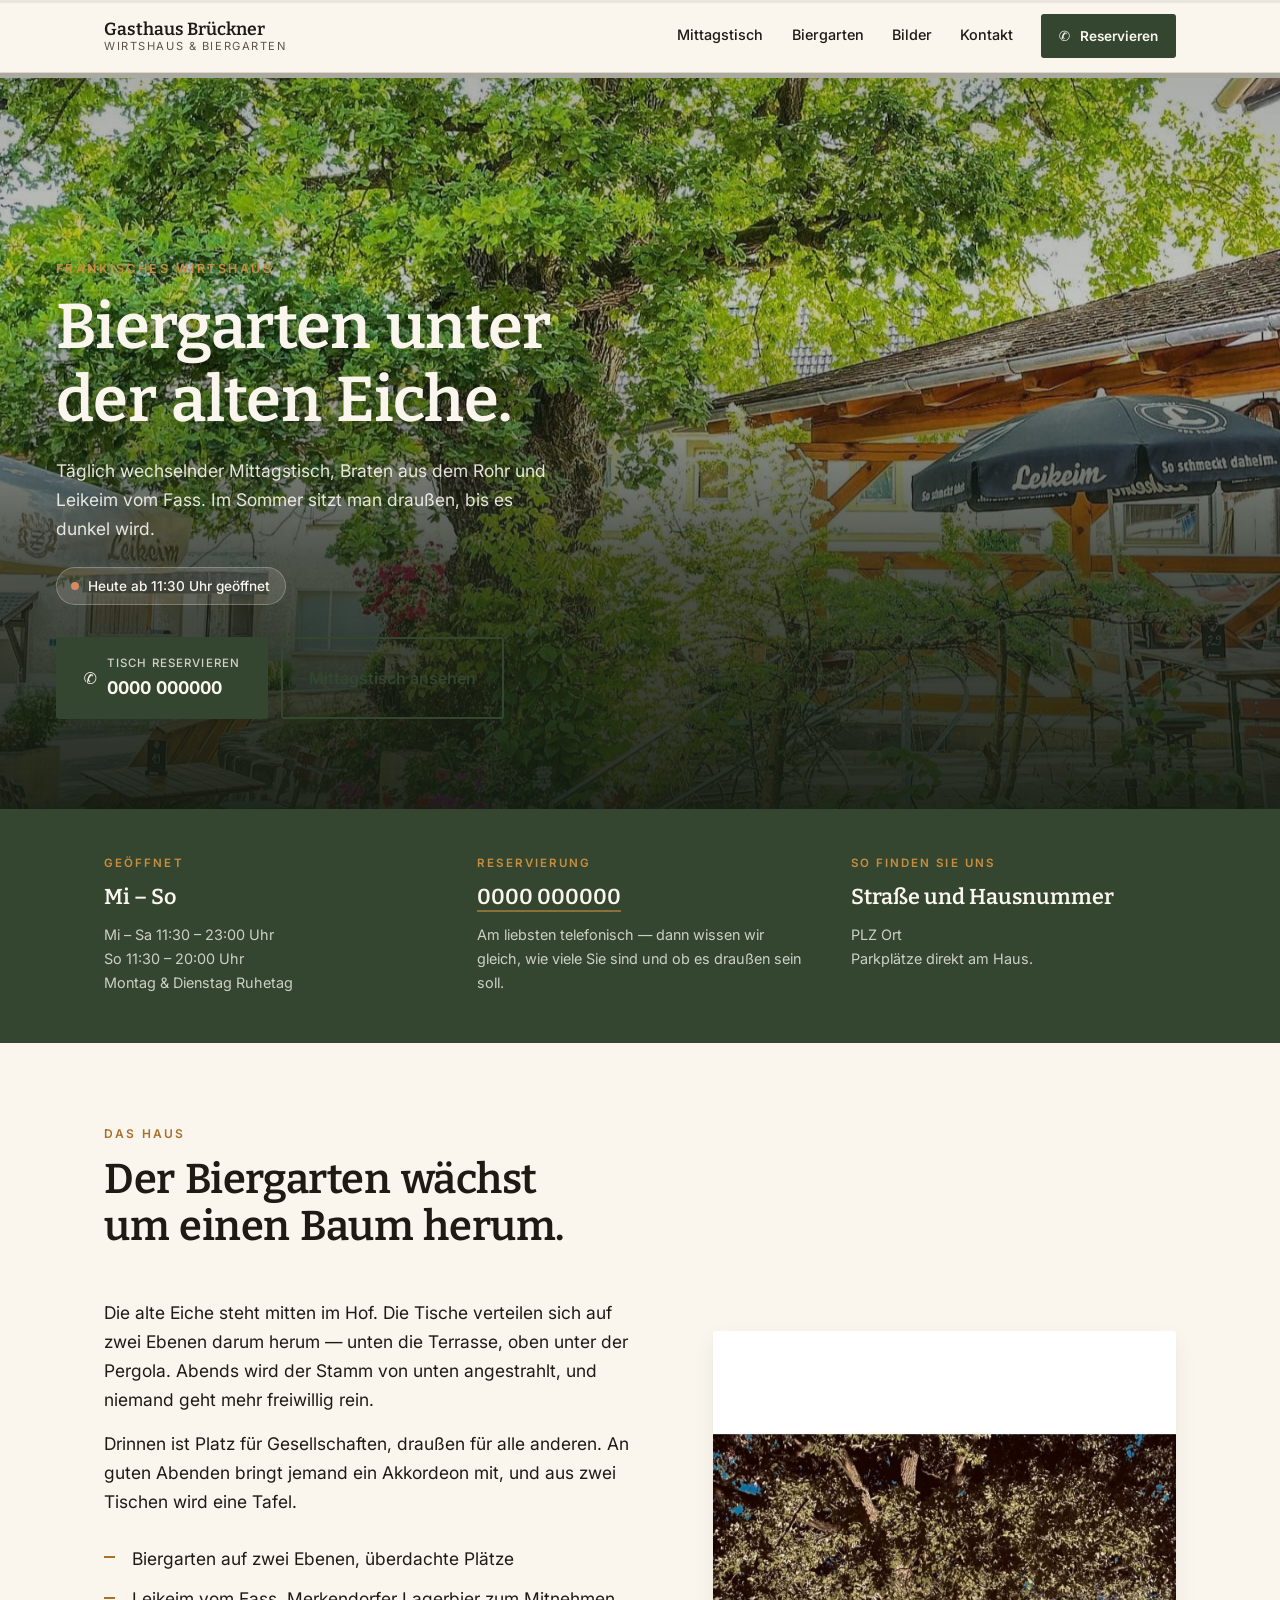
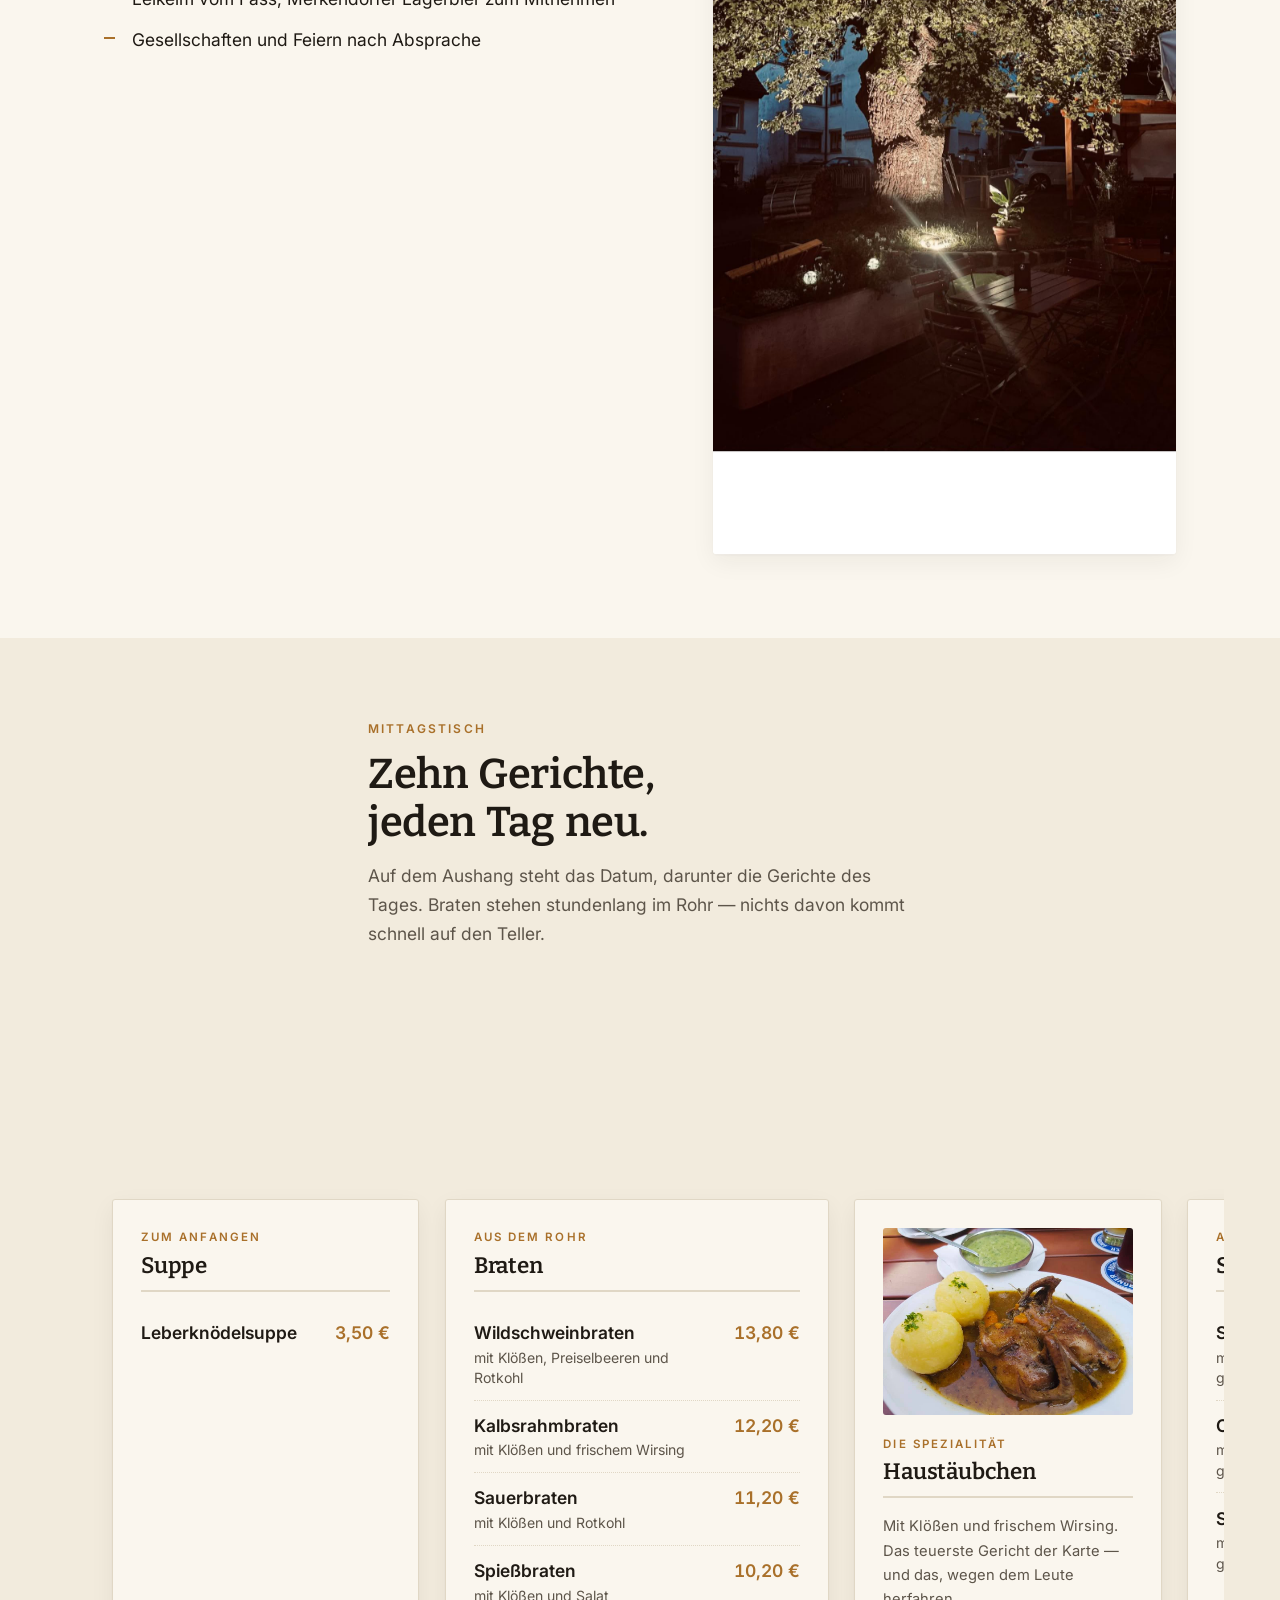
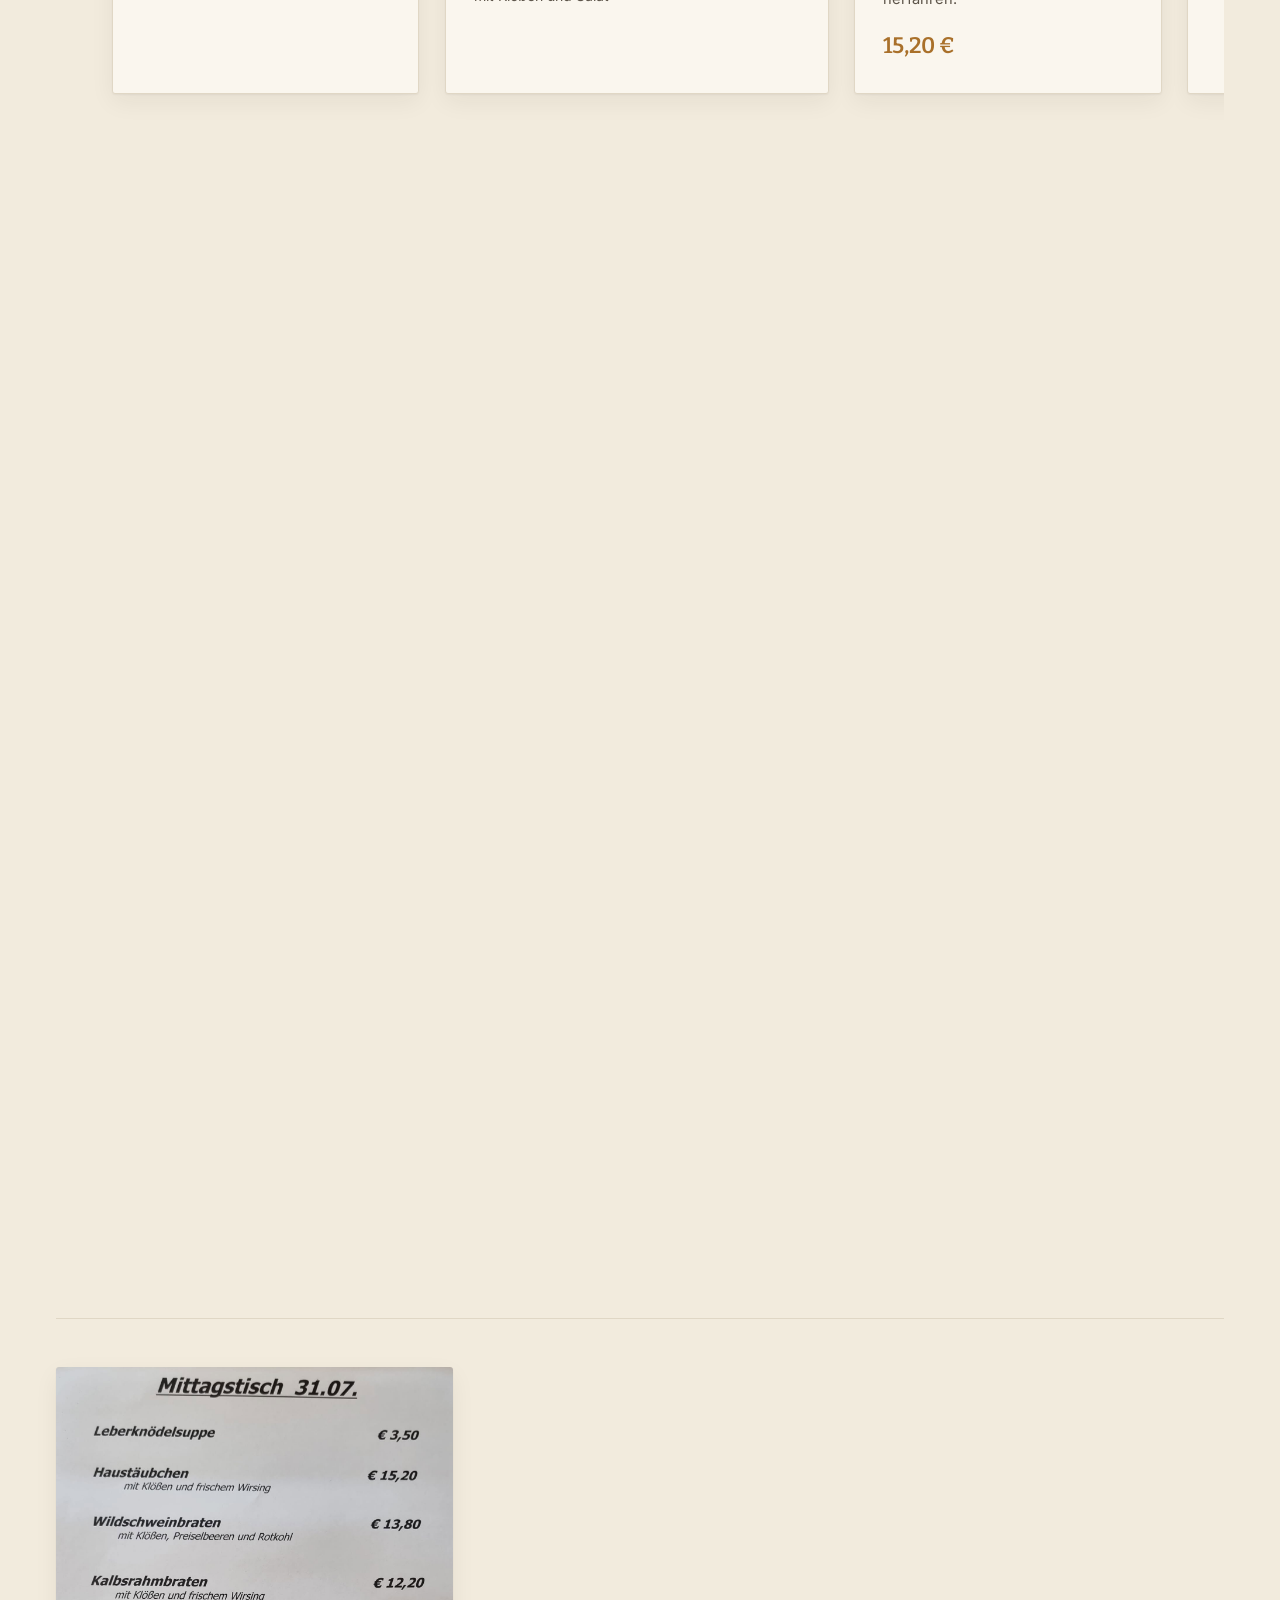
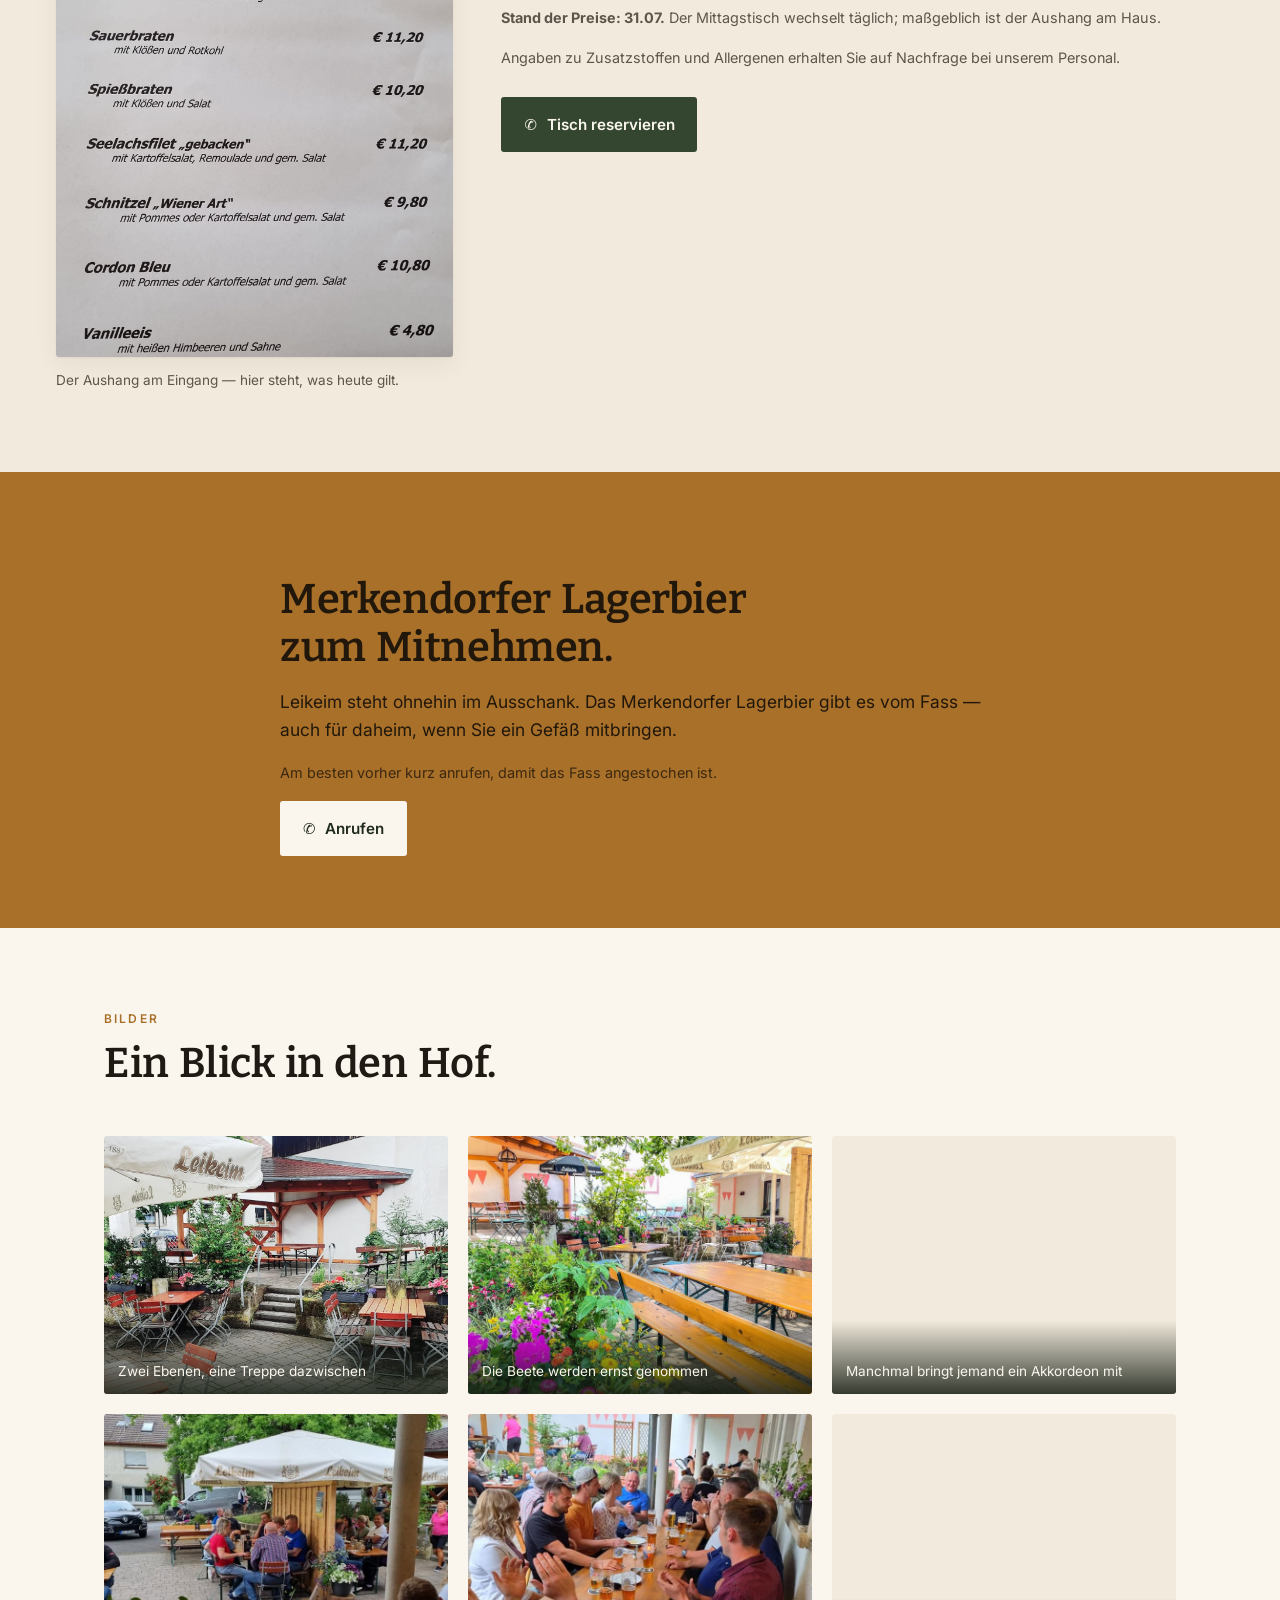
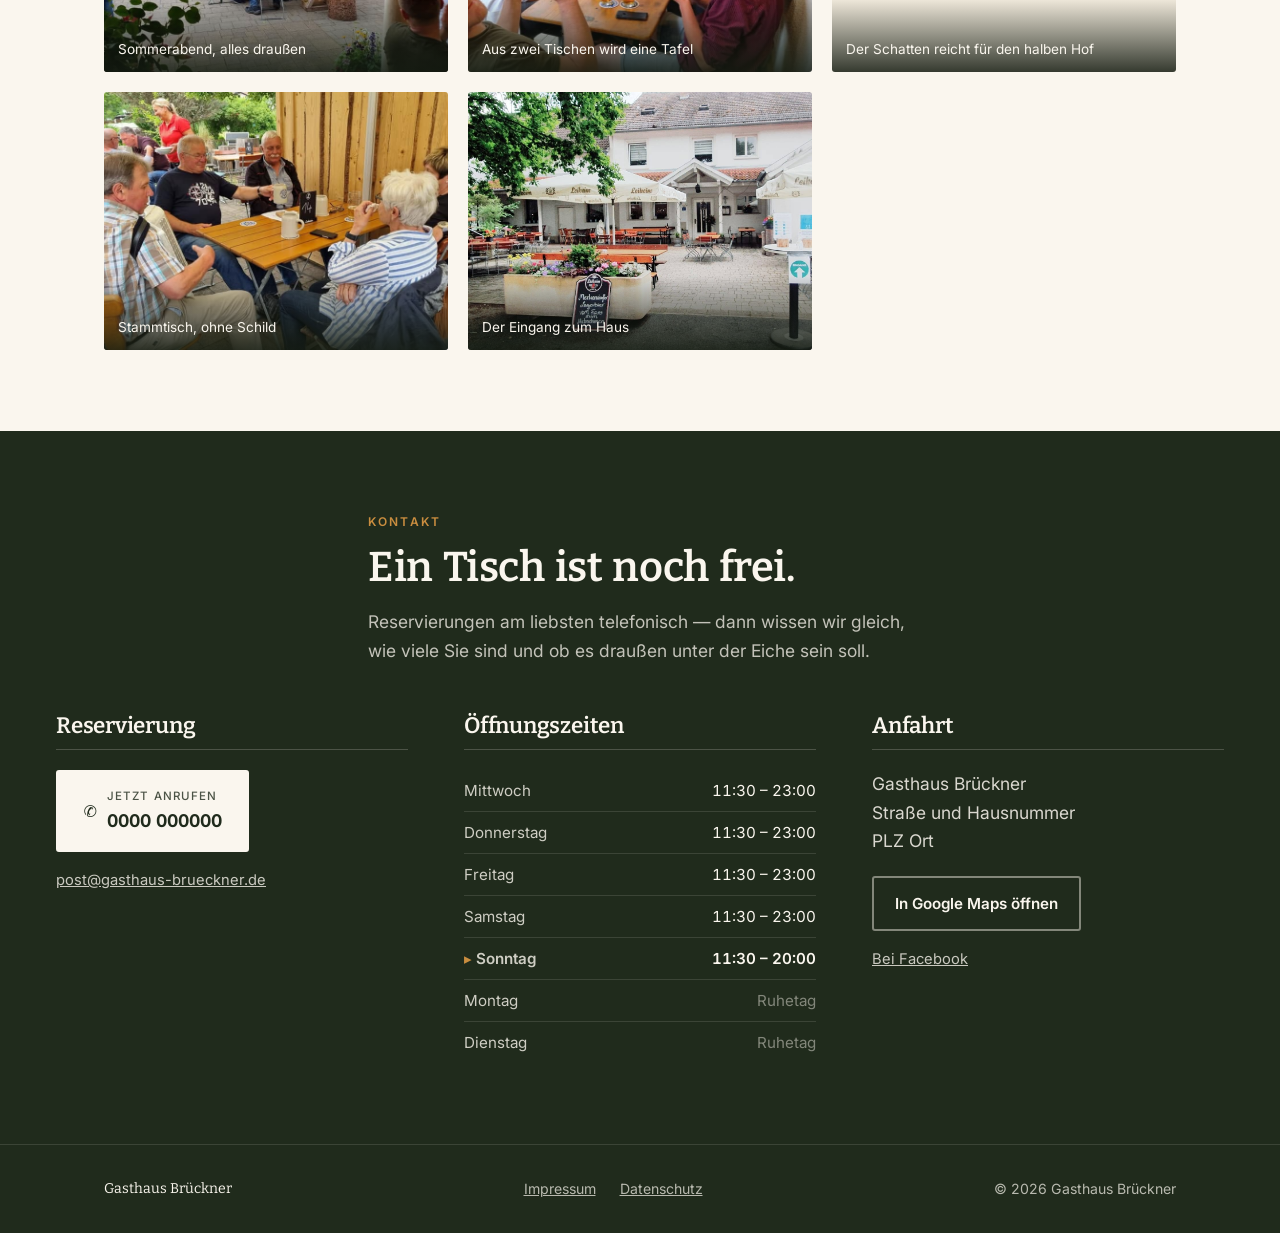
==== index.html @ 8685f5ca "Website Gasthaus Brueckner: statische Seite mit Scroll-Choreografie Statische Website ohne Framework" ====
<!doctype html>
<html lang="de">
  <head>
    <meta charset="utf-8" />
    <meta name="viewport" content="width=device-width, initial-scale=1" />
    <title>Gasthaus Brückner — Wirtshaus & Biergarten</title>
    <meta
      name="description"
      content="Fränkisches Wirtshaus mit Biergarten unter alter Eiche. Täglich wechselnder Mittagstisch, Braten aus dem Rohr, Leikeim vom Fass. Mittwoch bis Sonntag geöffnet."
    />
    <meta name="theme-color" content="#34462f" />

    <!--
      ENTWURFSFASSUNG — nicht indexieren.

      Die Seite ist öffentlich erreichbar, damit man sie herzeigen kann. Sie
      soll aber nicht in der Google-Suche auftauchen: die Kontaktdaten sind
      noch Platzhalter, und eine nicht beauftragte Seite, die unter dem Namen
      eines echten Betriebs rankt, schickt Gäste ins Leere.

      Vor dem echten Livegang: diese Zeile löschen (und robots.txt anpassen).
    -->
    <meta name="robots" content="noindex, nofollow" />

    <!-- Social Preview. Ohne diese Angaben zeigt WhatsApp beim Teilen nur
         den nackten Link — bei einem Gasthaus ist das die halbe Wirkung. -->
    <meta property="og:type" content="restaurant" />
    <meta property="og:title" content="Gasthaus Brückner — Wirtshaus & Biergarten" />
    <meta
      property="og:description"
      content="Fränkischer Mittagstisch, Biergarten unter alter Eiche, Leikeim vom Fass."
    />
    <meta property="og:image" content="bilder/eiche-tag.jpg" />
    <meta property="og:locale" content="de_DE" />

    <link rel="preconnect" href="https://fonts.googleapis.com" />
    <link rel="preconnect" href="https://fonts.gstatic.com" crossorigin />
    <link
      href="https://fonts.googleapis.com/css2?family=Bitter:wght@500;600&family=Inter:wght@400;500;600&display=swap"
      rel="stylesheet"
    />
    <link rel="stylesheet" href="styles.css" />

    <!--
      Strukturierte Daten für Google. Damit erscheinen Öffnungszeiten und
      Telefonnummer direkt im Suchergebnis, statt dass jemand erst die Seite
      öffnen muss.
      ACHTUNG: Adresse und Telefon sind noch Platzhalter — vor dem Livegang
      hier UND in script.js (BETRIEB) ersetzen.
    -->
    <script type="application/ld+json">
      {
        "@context": "https://schema.org",
        "@type": "Restaurant",
        "name": "Gasthaus Brückner",
        "servesCuisine": "Fränkisch",
        "priceRange": "€€",
        "telephone": "+49-0000-000000",
        "address": {
          "@type": "PostalAddress",
          "streetAddress": "Straße und Hausnummer",
          "postalCode": "PLZ",
          "addressLocality": "Ort",
          "addressCountry": "DE"
        },
        "openingHoursSpecification": [
          {
            "@type": "OpeningHoursSpecification",
            "dayOfWeek": ["Wednesday", "Thursday", "Friday", "Saturday"],
            "opens": "11:30",
            "closes": "23:00"
          },
          {
            "@type": "OpeningHoursSpecification",
            "dayOfWeek": "Sunday",
            "opens": "11:30",
            "closes": "20:00"
          }
        ]
      }
    </script>
  </head>

  <body>
    <a class="skip" href="#inhalt">Zum Inhalt springen</a>

    <!-- Wie weit man gekommen ist. Wird von scroll.js gefüllt. -->
    <div class="fortschritt" aria-hidden="true">
      <div class="fortschritt__fuellung"></div>
    </div>

    <header class="kopf" id="kopf">
      <div class="kopf__innen">
        <a class="marke" href="#oben">
          <span class="marke__name">Gasthaus Brückner</span>
          <span class="marke__zusatz">Wirtshaus &amp; Biergarten</span>
        </a>

        <button
          class="nav-schalter"
          type="button"
          aria-expanded="false"
          aria-controls="hauptnav"
        >
          <span class="nav-schalter__balken" aria-hidden="true"></span>
          <span class="nav-schalter__text">Menü</span>
        </button>

        <nav class="nav" id="hauptnav" aria-label="Hauptnavigation">
          <a href="#mittagstisch">Mittagstisch</a>
          <a href="#biergarten">Biergarten</a>
          <a href="#bilder">Bilder</a>
          <a href="#kontakt">Kontakt</a>
          <a class="knopf knopf--voll knopf--klein" href="tel:+490000000000">
            <span aria-hidden="true">✆</span> Reservieren
          </a>
        </nav>
      </div>
    </header>

    <main id="inhalt">
      <!-- ---------- Aufmacher ---------- -->
      <section class="buehne" id="oben">
        <picture class="buehne__bild" data-parallax="8">
          <img
            src="bilder/eiche-tag.jpg"
            alt="Der Biergarten unter der alten Eiche mit Biertischen und Blumenkästen"
            width="1440"
            height="1800"
            fetchpriority="high"
          />
        </picture>

        <div class="buehne__inhalt">
          <p class="buehne__ort" data-auf>Fränkisches Wirtshaus</p>
          <h1 data-worte>Biergarten unter der alten Eiche.</h1>
          <p class="buehne__text" data-auf>
            Täglich wechselnder Mittagstisch, Braten aus dem Rohr und Leikeim vom
            Fass. Im Sommer sitzt man draußen, bis es dunkel wird.
          </p>

          <p class="status" id="status" data-auf hidden>
            <span class="status__punkt" aria-hidden="true"></span>
            <span class="status__text"></span>
          </p>

          <div class="buehne__knoepfe" data-auf>
            <a class="knopf knopf--voll knopf--gross" href="tel:+490000000000">
              <span aria-hidden="true">✆</span>
              <span>
                <span class="knopf__zeile">Tisch reservieren</span>
                <strong class="knopf__nummer">0000 000000</strong>
              </span>
            </a>
            <a class="knopf knopf--rand knopf--gross" href="#mittagstisch">
              Mittagstisch ansehen
            </a>
          </div>
        </div>
      </section>

      <!-- ---------- Schnellinfo ---------- -->
      <section class="infos" aria-label="Auf einen Blick">
        <div class="infos__raster" data-staffel="110">
          <div class="info">
            <h2 class="info__titel">Geöffnet</h2>
            <p class="info__gross">Mi – So</p>
            <p class="info__klein">
              Mi – Sa 11:30 – 23:00 Uhr<br />
              So 11:30 – 20:00 Uhr<br />
              Montag &amp; Dienstag Ruhetag
            </p>
          </div>

          <div class="info">
            <h2 class="info__titel">Reservierung</h2>
            <p class="info__gross">
              <a href="tel:+490000000000">0000 000000</a>
            </p>
            <p class="info__klein">
              Am liebsten telefonisch — dann wissen wir gleich, wie viele Sie sind
              und ob es draußen sein soll.
            </p>
          </div>

          <div class="info">
            <h2 class="info__titel">So finden Sie uns</h2>
            <p class="info__gross">Straße und Hausnummer</p>
            <p class="info__klein">
              PLZ Ort<br />
              Parkplätze direkt am Haus.
            </p>
          </div>
        </div>
      </section>

      <!-- ---------- Das Haus ---------- -->
      <section class="abschnitt" id="biergarten">
        <div class="abschnitt__kopf">
          <p class="kicker" data-auf>Das Haus</p>
          <h2 data-worte>Der Biergarten wächst um einen Baum herum.</h2>
        </div>

        <div class="zweispalt">
          <div class="zweispalt__text">
            <p>
              Die alte Eiche steht mitten im Hof. Die Tische verteilen sich auf
              zwei Ebenen darum herum — unten die Terrasse, oben unter der
              Pergola. Abends wird der Stamm von unten angestrahlt, und niemand
              geht mehr freiwillig rein.
            </p>
            <p>
              Drinnen ist Platz für Gesellschaften, draußen für alle anderen. An
              guten Abenden bringt jemand ein Akkordeon mit, und aus zwei Tischen
              wird eine Tafel.
            </p>

            <ul class="merkmale">
              <li>Biergarten auf zwei Ebenen, überdachte Plätze</li>
              <li>Leikeim vom Fass, Merkendorfer Lagerbier zum Mitnehmen</li>
              <li>Gesellschaften und Feiern nach Absprache</li>
            </ul>
          </div>

          <figure class="zweispalt__bild" data-auf>
            <img
              data-parallax="6"
              src="bilder/eiche-abend.jpg"
              alt="Die angestrahlte Eiche im Biergarten bei Nacht"
              loading="lazy"
              decoding="async"
              width="1152"
              height="2048"
            />
            <figcaption>Der Hof, wenn die Küche schon zu ist.</figcaption>
          </figure>
        </div>
      </section>

      <!-- ---------- Mittagstisch ---------- -->
      <section class="abschnitt abschnitt--hell" id="mittagstisch">
        <div class="abschnitt__kopf">
          <p class="kicker" data-auf>Mittagstisch</p>
          <h2 data-worte>Zehn Gerichte, jeden Tag neu.</h2>
          <p class="abschnitt__vorspann" data-auf>
            Auf dem Aushang steht das Datum, darunter die Gerichte des Tages.
            Braten stehen stundenlang im Rohr — nichts davon kommt schnell auf
            den Teller.
          </p>
        </div>

        <!--
          Die waagerechte Passage. Der Rahmen ist hoch, die Bühne darin klebt
          (position: sticky) und scroll.js schiebt die Spur seitwärts. Ohne
          JavaScript und auf schmalen Bildschirmen stehen dieselben Karten
          einfach untereinander — die Karte ist dann vollständig lesbar.
        -->
        <div class="passage">
          <div class="passage__buehne">
            <div class="passage__spur">
              <article class="gang">
                <p class="gang__marke">Zum Anfangen</p>
                <h3>Suppe</h3>
                <ul class="speisen">
                  <li class="speise">
                    <span class="speise__text">
                      <span class="speise__name">Leberknödelsuppe</span>
                    </span>
                    <span class="speise__preis">3,50 €</span>
                  </li>
                </ul>
              </article>

              <article class="gang gang--breit">
                <p class="gang__marke">Aus dem Rohr</p>
                <h3>Braten</h3>
                <ul class="speisen">
                  <li class="speise">
                    <span class="speise__text">
                      <span class="speise__name">Wildschweinbraten</span>
                      <span class="speise__dazu">mit Klößen, Preiselbeeren und Rotkohl</span>
                    </span>
                    <span class="speise__preis">13,80 €</span>
                  </li>
                  <li class="speise">
                    <span class="speise__text">
                      <span class="speise__name">Kalbsrahmbraten</span>
                      <span class="speise__dazu">mit Klößen und frischem Wirsing</span>
                    </span>
                    <span class="speise__preis">12,20 €</span>
                  </li>
                  <li class="speise">
                    <span class="speise__text">
                      <span class="speise__name">Sauerbraten</span>
                      <span class="speise__dazu">mit Klößen und Rotkohl</span>
                    </span>
                    <span class="speise__preis">11,20 €</span>
                  </li>
                  <li class="speise">
                    <span class="speise__text">
                      <span class="speise__name">Spießbraten</span>
                      <span class="speise__dazu">mit Klößen und Salat</span>
                    </span>
                    <span class="speise__preis">10,20 €</span>
                  </li>
                </ul>
              </article>

              <!-- Die Spezialität bekommt eine eigene Karte mit Bild: sie ist
                   der Grund, warum Leute herfahren, und ginge in einer Liste
                   unter. -->
              <article class="gang gang--bild">
                <figure class="gang__figur">
                  <img
                    src="bilder/haustaeubchen.jpg"
                    alt="Haustäubchen mit zwei Klößen, Soße und Wirsing"
                    loading="lazy"
                    decoding="async"
                    width="960"
                    height="720"
                  />
                </figure>
                <p class="gang__marke">Die Spezialität</p>
                <h3>Haustäubchen</h3>
                <p class="gang__text">
                  Mit Klößen und frischem Wirsing. Das teuerste Gericht der Karte —
                  und das, wegen dem Leute herfahren.
                </p>
                <p class="gang__preis">15,20 €</p>
              </article>

              <article class="gang gang--breit">
                <p class="gang__marke">Aus der Pfanne</p>
                <h3>Schnitzel &amp; Fisch</h3>
                <ul class="speisen">
                  <li class="speise">
                    <span class="speise__text">
                      <span class="speise__name">Seelachsfilet „gebacken“</span>
                      <span class="speise__dazu">mit Kartoffelsalat, Remoulade und gem. Salat</span>
                    </span>
                    <span class="speise__preis">11,20 €</span>
                  </li>
                  <li class="speise">
                    <span class="speise__text">
                      <span class="speise__name">Cordon Bleu</span>
                      <span class="speise__dazu">mit Pommes oder Kartoffelsalat und gem. Salat</span>
                    </span>
                    <span class="speise__preis">10,80 €</span>
                  </li>
                  <li class="speise">
                    <span class="speise__text">
                      <span class="speise__name">Schnitzel „Wiener Art“</span>
                      <span class="speise__dazu">mit Pommes oder Kartoffelsalat und gem. Salat</span>
                    </span>
                    <span class="speise__preis">9,80 €</span>
                  </li>
                </ul>
              </article>

              <article class="gang">
                <p class="gang__marke">Zum Schluss</p>
                <h3>Nachspeise</h3>
                <ul class="speisen">
                  <li class="speise">
                    <span class="speise__text">
                      <span class="speise__name">Vanilleeis</span>
                      <span class="speise__dazu">mit heißen Himbeeren und Sahne</span>
                    </span>
                    <span class="speise__preis">4,80 €</span>
                  </li>
                </ul>
              </article>

              <!-- Letzte Karte: hier hat man gerade Appetit. -->
              <article class="gang gang--ruf">
                <p class="gang__marke">Und jetzt?</p>
                <h3>Tisch sichern.</h3>
                <p class="gang__text">
                  Sonn- und Feiertage sind schnell voll. Ein Anruf reicht.
                </p>
                <a class="knopf knopf--voll" href="tel:+490000000000">
                  <span aria-hidden="true">✆</span> 0000 000000
                </a>
              </article>
            </div>
          </div>
        </div>

        <div class="karte__fuss">
          <figure class="aushang" data-auf>
            <img
              src="bilder/mittagstisch-aushang.jpg"
              alt="Der Aushang mit dem Mittagstisch vom 31.07."
              loading="lazy"
              decoding="async"
              width="1039"
              height="1500"
            />
            <figcaption>Der Aushang am Eingang — hier steht, was heute gilt.</figcaption>
          </figure>

          <div class="karte__hinweise">
            <p><strong>Stand der Preise: 31.07.</strong> Der Mittagstisch wechselt täglich; maßgeblich ist der Aushang am Haus.</p>
            <p>Angaben zu Zusatzstoffen und Allergenen erhalten Sie auf Nachfrage bei unserem Personal.</p>
            <a class="knopf knopf--voll" href="tel:+490000000000">
              <span aria-hidden="true">✆</span> Tisch reservieren
            </a>
          </div>
        </div>
      </section>

      <!-- ---------- Bier zum Mitnehmen ---------- -->
      <section class="banner" aria-labelledby="banner-titel">
        <div class="banner__innen">
          <p class="banner__marke" data-auf>Vom Fass</p>
          <h2 id="banner-titel" data-worte>Merkendorfer Lagerbier zum Mitnehmen.</h2>
          <p>
            Leikeim steht ohnehin im Ausschank. Das Merkendorfer Lagerbier gibt es
            vom Fass — auch für daheim, wenn Sie ein Gefäß mitbringen.
          </p>
          <p class="banner__klein">
            Am besten vorher kurz anrufen, damit das Fass angestochen ist.
          </p>
          <a class="knopf knopf--hell" href="tel:+490000000000">
            <span aria-hidden="true">✆</span> Anrufen
          </a>
        </div>
      </section>

      <!-- ---------- Bilder ---------- -->
      <section class="abschnitt" id="bilder">
        <div class="abschnitt__kopf">
          <p class="kicker" data-auf>Bilder</p>
          <h2 data-worte>Ein Blick in den Hof.</h2>
        </div>

        <!-- Jedes Bild ist ein Knopf, der die große Ansicht öffnet.
             Als <button>, nicht als <div>: so ist es mit Tastatur erreichbar
             und wird als bedienbar angesagt. -->
        <ul class="galerie" data-staffel="70">
          <li>
            <button class="galerie__knopf" type="button" data-gross="bilder/terrasse-treppe.jpg">
              <img src="bilder/terrasse-treppe.jpg" alt="Biergartenterrasse mit roten Klapptischen und Treppe" loading="lazy" decoding="async" width="1440" height="810" />
              <span class="galerie__text">Zwei Ebenen, eine Treppe dazwischen</span>
            </button>
          </li>
          <li>
            <button class="galerie__knopf" type="button" data-gross="bilder/blumen-terrasse.jpg">
              <img src="bilder/blumen-terrasse.jpg" alt="Blühende Beete vor Biertischen unter Sonnenschirmen" loading="lazy" decoding="async" width="1200" height="1500" />
              <span class="galerie__text">Die Beete werden ernst genommen</span>
            </button>
          </li>
          <li>
            <button class="galerie__knopf" type="button" data-gross="bilder/live-musik.jpg">
              <img src="bilder/live-musik.jpg" alt="Gäste am Tisch, ein Gast spielt Akkordeon" loading="lazy" decoding="async" width="960" height="540" />
              <span class="galerie__text">Manchmal bringt jemand ein Akkordeon mit</span>
            </button>
          </li>
          <li>
            <button class="galerie__knopf" type="button" data-gross="bilder/biergarten-voll.jpg">
              <img src="bilder/biergarten-voll.jpg" alt="Voll besetzter Biergarten an einem Sommerabend" loading="lazy" decoding="async" width="960" height="540" />
              <span class="galerie__text">Sommerabend, alles draußen</span>
            </button>
          </li>
          <li>
            <button class="galerie__knopf" type="button" data-gross="bilder/lange-tafel.jpg">
              <img src="bilder/lange-tafel.jpg" alt="Lange Tafel mit Gästen und Bierkrügen unter dem Vordach" loading="lazy" decoding="async" width="960" height="540" />
              <span class="galerie__text">Aus zwei Tischen wird eine Tafel</span>
            </button>
          </li>
          <li>
            <button class="galerie__knopf" type="button" data-gross="bilder/schirm-bank.jpg">
              <img src="bilder/schirm-bank.jpg" alt="Biertische unter einem Sonnenschirm im Schatten der Eiche" loading="lazy" decoding="async" width="1152" height="1536" />
              <span class="galerie__text">Der Schatten reicht für den halben Hof</span>
            </button>
          </li>
          <li>
            <button class="galerie__knopf" type="button" data-gross="bilder/gaeste-huette.jpg">
              <img src="bilder/gaeste-huette.jpg" alt="Gäste mit Bierkrügen an einem Tisch vor Holzwand" loading="lazy" decoding="async" width="960" height="540" />
              <span class="galerie__text">Stammtisch, ohne Schild</span>
            </button>
          </li>
          <li>
            <button class="galerie__knopf" type="button" data-gross="bilder/haus-eingang.jpg">
              <img src="bilder/haus-eingang.jpg" alt="Vorderansicht des Gasthauses mit Sonnenschirmen und Blumentrog" loading="lazy" decoding="async" width="1200" height="1200" />
              <span class="galerie__text">Der Eingang zum Haus</span>
            </button>
          </li>
        </ul>
      </section>

      <!-- ---------- Kontakt ---------- -->
      <section class="abschnitt abschnitt--dunkel" id="kontakt">
        <div class="abschnitt__kopf">
          <p class="kicker kicker--hell" data-auf>Kontakt</p>
          <h2 data-worte>Ein Tisch ist noch frei.</h2>
          <p class="abschnitt__vorspann" data-auf>
            Reservierungen am liebsten telefonisch — dann wissen wir gleich, wie
            viele Sie sind und ob es draußen unter der Eiche sein soll.
          </p>
        </div>

        <div class="kontakt" data-staffel="110">
          <div class="kontakt__block">
            <h3>Reservierung</h3>
            <a class="knopf knopf--hell knopf--gross" href="tel:+490000000000">
              <span aria-hidden="true">✆</span>
              <span>
                <span class="knopf__zeile">Jetzt anrufen</span>
                <strong class="knopf__nummer">0000 000000</strong>
              </span>
            </a>
            <p class="kontakt__zeile">
              <a href="mailto:post@gasthaus-brueckner.de">post@gasthaus-brueckner.de</a>
            </p>
          </div>

          <div class="kontakt__block">
            <h3>Öffnungszeiten</h3>
            <!-- data-tag: script.js hebt hiermit den heutigen Tag hervor,
                 ohne dass die Zeiten doppelt gepflegt werden müssen. -->
            <dl class="zeiten">
              <div class="zeiten__zeile" data-tag="3"><dt>Mittwoch</dt><dd>11:30 – 23:00</dd></div>
              <div class="zeiten__zeile" data-tag="4"><dt>Donnerstag</dt><dd>11:30 – 23:00</dd></div>
              <div class="zeiten__zeile" data-tag="5"><dt>Freitag</dt><dd>11:30 – 23:00</dd></div>
              <div class="zeiten__zeile" data-tag="6"><dt>Samstag</dt><dd>11:30 – 23:00</dd></div>
              <div class="zeiten__zeile" data-tag="0"><dt>Sonntag</dt><dd>11:30 – 20:00</dd></div>
              <div class="zeiten__zeile zeiten__zeile--zu" data-tag="1"><dt>Montag</dt><dd>Ruhetag</dd></div>
              <div class="zeiten__zeile zeiten__zeile--zu" data-tag="2"><dt>Dienstag</dt><dd>Ruhetag</dd></div>
            </dl>
          </div>

          <div class="kontakt__block">
            <h3>Anfahrt</h3>
            <address>
              Gasthaus Brückner<br />
              Straße und Hausnummer<br />
              PLZ Ort
            </address>
            <a
              class="knopf knopf--rand-hell"
              href="https://www.google.com/maps/search/?api=1&amp;query=Gasthaus%20Br%C3%BCckner"
              target="_blank"
              rel="noopener noreferrer"
            >
              In Google Maps öffnen
            </a>
            <p class="kontakt__zeile">
              <a href="https://www.facebook.com/" target="_blank" rel="noopener noreferrer">
                Bei Facebook
              </a>
            </p>
          </div>
        </div>
      </section>
    </main>

    <footer class="fuss">
      <div class="fuss__innen">
        <p class="fuss__marke">Gasthaus Brückner</p>
        <nav class="fuss__nav" aria-label="Rechtliches">
          <a href="impressum.html">Impressum</a>
          <a href="datenschutz.html">Datenschutz</a>
        </nav>
        <p class="fuss__klein">© <span id="jahr">2026</span> Gasthaus Brückner</p>
      </div>
    </footer>

    <!-- Feste Leiste unten, nur auf dem Handy: dort ist der Daumen. -->
    <div class="rufleiste">
      <a class="knopf knopf--voll" href="tel:+490000000000">
        <span aria-hidden="true">✆</span> Tisch reservieren
      </a>
    </div>

    <!-- Große Bildansicht. Steht leer im Markup und wird beim Klick gefüllt. -->
    <div class="lupe" id="lupe" hidden>
      <button class="lupe__zu" type="button" aria-label="Ansicht schließen">✕</button>
      <img class="lupe__bild" src="" alt="" />
    </div>

    <script src="script.js" defer></script>
    <script src="scroll.js" defer></script>
  </body>
</html>
---- styles.css ----
/* ============================================================
   Gasthaus Brückner
   Kein Framework, kein Build. Eine Datei, die man in fünf Jahren
   noch versteht.

   Typo: Bitter (Überschriften, Slab-Serif — wirtshausnah ohne
   Kitsch) / Inter (Fließtext)
   Farben: Laub, Messing, Papier
   ============================================================ */

:root {
  --laub: #34462f;
  --laub-tief: #202b1c;
  --messing: #a9702a;
  --messing-hell: #c98d3f;
  --papier: #faf6ee;
  --papier-warm: #f2ebdd;
  --tinte: #1f1a14;
  --tinte-weich: #5d554a;
  --linie: #e0d7c5;

  --breite: 74rem;
  --rand: clamp(1.25rem, 5vw, 3.5rem);
  --kopfhoehe: 4.5rem;

  --rund: 3px;
  --schatten: 0 1px 2px rgba(31, 26, 20, 0.05), 0 8px 24px rgba(31, 26, 20, 0.06);
}

*,
*::before,
*::after {
  box-sizing: border-box;
}

html {
  scroll-behavior: smooth;
  /* Sprungziele landen sonst unter der festen Kopfzeile. */
  scroll-padding-top: calc(var(--kopfhoehe) + 1rem);
  -webkit-text-size-adjust: 100%;
}

@media (prefers-reduced-motion: reduce) {
  html {
    scroll-behavior: auto;
  }

  *,
  *::before,
  *::after {
    animation-duration: 0.01ms !important;
    transition-duration: 0.01ms !important;
  }
}

body {
  margin: 0;
  background: var(--papier);
  color: var(--tinte);
  font-family: 'Inter', system-ui, sans-serif;
  font-size: clamp(1rem, 0.97rem + 0.15vw, 1.09rem);
  line-height: 1.65;
}

img {
  max-width: 100%;
  height: auto;
  display: block;
}

h1,
h2,
h3 {
  font-family: 'Bitter', Georgia, serif;
  font-weight: 600;
  line-height: 1.15;
  letter-spacing: -0.01em;
  margin: 0;
  text-wrap: balance;
}

h1 {
  font-size: clamp(2.1rem, 1.4rem + 3.2vw, 4rem);
}

h2 {
  font-size: clamp(1.6rem, 1.2rem + 1.8vw, 2.6rem);
}

h3 {
  font-size: clamp(1.15rem, 1.05rem + 0.5vw, 1.4rem);
}

a {
  color: inherit;
}

p {
  margin: 0 0 1rem;
}

/* Sichtbarer Fokus überall — die Seite wird auch mit Tastatur bedient. */
:focus-visible {
  outline: 3px solid var(--messing);
  outline-offset: 3px;
}

.skip {
  position: absolute;
  left: -9999px;
  top: 0;
  z-index: 100;
  padding: 0.75rem 1.25rem;
  background: var(--laub);
  color: var(--papier);
}

.skip:focus {
  left: 0;
}

.kicker {
  margin: 0 0 0.75rem;
  font-size: 0.75rem;
  font-weight: 600;
  letter-spacing: 0.18em;
  text-transform: uppercase;
  color: var(--messing);
}

.kicker--hell {
  color: var(--messing-hell);
}

/* ---------- Knöpfe ----------
   Der Anrufknopf trägt Aufforderung UND Nummer. Wer am Telefon steht,
   soll die Nummer sehen, ohne erst suchen zu müssen. */

.knopf {
  display: inline-flex;
  align-items: center;
  gap: 0.6rem;
  padding: 0.8rem 1.3rem;
  border: 2px solid transparent;
  border-radius: var(--rund);
  font-weight: 600;
  font-size: 0.95rem;
  text-decoration: none;
  transition: background-color 0.18s ease, color 0.18s ease, border-color 0.18s ease;
}

.knopf--voll {
  background: var(--laub);
  border-color: var(--laub);
  color: var(--papier);
}

.knopf--voll:hover {
  background: var(--laub-tief);
  border-color: var(--laub-tief);
}

.knopf--rand {
  border-color: var(--laub);
  color: var(--laub);
}

.knopf--rand:hover {
  background: var(--laub);
  color: var(--papier);
}

.knopf--hell {
  background: var(--papier);
  border-color: var(--papier);
  color: var(--laub-tief);
}

.knopf--hell:hover {
  background: var(--messing-hell);
  border-color: var(--messing-hell);
  color: var(--tinte);
}

.knopf--rand-hell {
  border-color: rgba(250, 246, 238, 0.45);
  color: var(--papier);
}

.knopf--rand-hell:hover {
  border-color: var(--papier);
  background: rgba(250, 246, 238, 0.1);
}

.knopf--gross {
  padding: 0.95rem 1.6rem;
  font-size: 1rem;
}

.knopf--klein {
  padding: 0.55rem 1rem;
  font-size: 0.85rem;
}

.knopf__zeile {
  display: block;
  font-size: 0.72rem;
  font-weight: 500;
  letter-spacing: 0.1em;
  text-transform: uppercase;
  opacity: 0.8;
}

.knopf__nummer {
  display: block;
  font-size: 1.1rem;
  font-variant-numeric: tabular-nums;
}

/* ---------- Kopfzeile ---------- */

.kopf {
  position: sticky;
  top: 0;
  z-index: 50;
  background: rgba(250, 246, 238, 0.94);
  border-bottom: 1px solid var(--linie);
  backdrop-filter: blur(10px);
}

.kopf__innen {
  max-width: var(--breite);
  margin: 0 auto;
  padding: 0 var(--rand);
  min-height: var(--kopfhoehe);
  display: flex;
  align-items: center;
  justify-content: space-between;
  gap: 1rem;
}

.marke {
  text-decoration: none;
  line-height: 1.2;
}

.marke__name {
  display: block;
  font-family: 'Bitter', Georgia, serif;
  font-weight: 600;
  font-size: 1.1rem;
}

.marke__zusatz {
  display: block;
  font-size: 0.7rem;
  letter-spacing: 0.14em;
  text-transform: uppercase;
  color: var(--tinte-weich);
}

.nav {
  display: flex;
  align-items: center;
  gap: clamp(1rem, 2.2vw, 2rem);
}

.nav > a:not(.knopf) {
  font-size: 0.9rem;
  font-weight: 500;
  text-decoration: none;
  padding: 0.25rem 0;
  border-bottom: 2px solid transparent;
}

.nav > a:not(.knopf):hover {
  border-bottom-color: var(--messing);
}

.nav-schalter {
  display: none;
  align-items: center;
  gap: 0.5rem;
  padding: 0.5rem 0.75rem;
  background: none;
  border: 1px solid var(--linie);
  border-radius: var(--rund);
  font: inherit;
  font-size: 0.85rem;
  font-weight: 600;
  cursor: pointer;
}

.nav-schalter__balken,
.nav-schalter__balken::before,
.nav-schalter__balken::after {
  display: block;
  width: 18px;
  height: 2px;
  background: var(--tinte);
}

.nav-schalter__balken {
  position: relative;
}

.nav-schalter__balken::before,
.nav-schalter__balken::after {
  content: '';
  position: absolute;
  left: 0;
}

.nav-schalter__balken::before {
  top: -6px;
}

.nav-schalter__balken::after {
  top: 6px;
}

@media (max-width: 54rem) {
  .nav-schalter {
    display: flex;
  }

  /* Geschlossen heißt display:none, nicht nur unsichtbar — sonst wandert der
     Tastaturfokus in ein Menü, das niemand sieht.
     Bewusst über eine Klasse statt über das hidden-Attribut: `hidden` wirkt
     nur mit der Stärke des Browser-Stylesheets und würde von der
     display-Regel dieser Klasse überstimmt. Das Menü wäre dann „hidden"
     und trotzdem sichtbar. */
  .nav {
    display: none;
    position: absolute;
    top: 100%;
    left: 0;
    right: 0;
    flex-direction: column;
    align-items: stretch;
    gap: 0;
    padding: 0.5rem var(--rand) 1.25rem;
    background: var(--papier);
    border-bottom: 1px solid var(--linie);
    box-shadow: var(--schatten);
  }

  .nav--offen {
    display: flex;
  }

  .nav > a:not(.knopf) {
    padding: 0.85rem 0;
    border-bottom: 1px solid var(--linie);
  }

  .nav > .knopf {
    margin-top: 1rem;
    justify-content: center;
  }
}

/* ---------- Aufmacher ---------- */

.buehne {
  position: relative;
  isolation: isolate;
  min-height: min(84vh, 46rem);
  display: flex;
  align-items: flex-end;
  padding: clamp(3rem, 10vh, 7rem) var(--rand);
  overflow: hidden;
}

.buehne__bild {
  position: absolute;
  inset: 0;
  z-index: -2;
}

.buehne__bild img {
  width: 100%;
  height: 100%;
  object-fit: cover;
  object-position: center 42%;
}

/* Zwei Verläufe statt einem flachen Schleier: unten trägt die Schrift,
   oben bleibt der Baum sichtbar. Ein gleichmäßiger Schleier würde das
   Bild grau machen, ohne die Lesbarkeit besser zu lösen. */
.buehne::after {
  content: '';
  position: absolute;
  inset: 0;
  z-index: -1;
  background: linear-gradient(
      to top,
      rgba(20, 27, 17, 0.93) 0%,
      rgba(20, 27, 17, 0.75) 34%,
      rgba(20, 27, 17, 0.25) 68%,
      rgba(20, 27, 17, 0.35) 100%
    );
}

.buehne__inhalt {
  position: relative;
  max-width: var(--breite);
  margin: 0 auto;
  width: 100%;
  color: var(--papier);
}

.buehne__ort {
  margin: 0 0 0.75rem;
  font-size: 0.78rem;
  font-weight: 600;
  letter-spacing: 0.2em;
  text-transform: uppercase;
  color: var(--messing-hell);
}

.buehne h1 {
  max-width: 16ch;
  text-shadow: 0 2px 24px rgba(20, 27, 17, 0.5);
}

.buehne__text {
  margin: 1.25rem 0 0;
  max-width: 46ch;
  color: rgba(250, 246, 238, 0.9);
}

.buehne__knoepfe {
  display: flex;
  flex-wrap: wrap;
  gap: 0.85rem;
  margin-top: 2rem;
}

/* Der Öffnungsstatus wird von script.js gesetzt. Ohne JavaScript bleibt
   die Zeile ausgeblendet — die Zeiten stehen ohnehin dreimal auf der Seite. */
.status {
  display: inline-flex;
  align-items: center;
  gap: 0.55rem;
  margin: 1.5rem 0 0;
  padding: 0.4rem 0.9rem;
  border-radius: 999px;
  background: rgba(250, 246, 238, 0.13);
  border: 1px solid rgba(250, 246, 238, 0.25);
  font-size: 0.85rem;
  font-weight: 500;
}

.status__punkt {
  width: 8px;
  height: 8px;
  border-radius: 50%;
  background: #7bbd6a;
}

.status--zu .status__punkt {
  background: #d98b5f;
}

/* ---------- Schnellinfo ---------- */

.infos {
  background: var(--laub);
  color: var(--papier);
}

.infos__raster {
  max-width: var(--breite);
  margin: 0 auto;
  padding: clamp(2rem, 5vw, 3rem) var(--rand);
  display: grid;
  gap: clamp(1.5rem, 4vw, 3rem);
  grid-template-columns: repeat(auto-fit, minmax(min(100%, 15rem), 1fr));
}

.info__titel {
  font-family: 'Inter', system-ui, sans-serif;
  font-size: 0.72rem;
  font-weight: 600;
  letter-spacing: 0.18em;
  text-transform: uppercase;
  color: var(--messing-hell);
  margin-bottom: 0.6rem;
}

.info__gross {
  margin: 0 0 0.5rem;
  font-family: 'Bitter', Georgia, serif;
  font-size: 1.35rem;
  font-weight: 600;
}

.info__gross a {
  text-decoration: none;
  border-bottom: 2px solid rgba(201, 141, 63, 0.6);
}

.info__gross a:hover {
  border-bottom-color: var(--messing-hell);
}

.info__klein {
  margin: 0;
  font-size: 0.9rem;
  color: rgba(250, 246, 238, 0.78);
}

/* ---------- Abschnitte ---------- */

.abschnitt {
  max-width: var(--breite);
  margin: 0 auto;
  padding: clamp(3.5rem, 9vh, 6.5rem) var(--rand);
}

.abschnitt--hell,
.abschnitt--dunkel {
  max-width: none;
}

.abschnitt--hell {
  background: var(--papier-warm);
}

.abschnitt--dunkel {
  background: var(--laub-tief);
  color: var(--papier);
}

/* Die Vollbreiten-Abschnitte brauchen innen wieder die Spaltenbreite. */
.abschnitt--hell > *,
.abschnitt--dunkel > * {
  max-width: var(--breite);
  margin-left: auto;
  margin-right: auto;
}

.abschnitt__kopf {
  max-width: 34rem;
  margin-bottom: clamp(2rem, 5vw, 3rem);
}

.abschnitt__vorspann {
  margin: 1rem 0 0;
  color: var(--tinte-weich);
}

.abschnitt--dunkel .abschnitt__vorspann {
  color: rgba(250, 246, 238, 0.75);
}

/* ---------- Zwei Spalten ---------- */

.zweispalt {
  display: grid;
  gap: clamp(2rem, 5vw, 4rem);
  grid-template-columns: 1fr;
  align-items: start;
}

@media (min-width: 54rem) {
  .zweispalt {
    grid-template-columns: 1fr 0.85fr;
  }
}

.merkmale {
  list-style: none;
  margin: 1.75rem 0 0;
  padding: 0;
}

.merkmale li {
  position: relative;
  padding-left: 1.75rem;
  margin-bottom: 0.75rem;
}

.merkmale li::before {
  content: '';
  position: absolute;
  left: 0;
  top: 0.65em;
  width: 0.7rem;
  height: 2px;
  background: var(--messing);
}

.zweispalt__bild {
  margin: 0;
}

.zweispalt__bild img {
  width: 100%;
  border-radius: var(--rund);
  box-shadow: var(--schatten);
}

figcaption {
  margin-top: 0.75rem;
  font-size: 0.85rem;
  color: var(--tinte-weich);
}

/* ---------- Scroll-Choreografie ----------
   Alle Startzustände hängen an .js-anim, das scroll.js selbst setzt.
   Stünden sie unbedingt hier, wäre die Seite leer, wenn das Skript nicht
   lädt — oder bei prefers-reduced-motion. */

.fortschritt {
  position: fixed;
  top: 0;
  left: 0;
  right: 0;
  height: 3px;
  z-index: 70;
  background: rgba(31, 26, 20, 0.08);
}

.fortschritt__fuellung {
  height: 100%;
  background: var(--messing);
  transform: scaleX(0);
  transform-origin: 0 50%;
}

/* Ein Wort in seiner Maske. Ohne die Unterlängen-Reserve schneidet der
   Kasten g, y und ß ab. */
.maske {
  display: inline-block;
  overflow: hidden;
  vertical-align: bottom;
  padding-bottom: 0.14em;
  margin-bottom: -0.14em;
  margin-right: 0.24em;
}

.js-anim .maske__wort {
  display: inline-block;
  transform: translateY(105%);
  transition: transform 0.85s cubic-bezier(0.16, 1, 0.3, 1);
}

.js-anim .ist-da .maske__wort {
  transform: translateY(0);
}

.js-anim [data-auf],
.js-anim .auf {
  opacity: 0;
  transform: translateY(26px);
  transition: opacity 0.7s ease, transform 0.7s cubic-bezier(0.16, 1, 0.3, 1);
}

.js-anim [data-auf].ist-da,
.js-anim .auf.ist-da {
  opacity: 1;
  transform: none;
}

/* Der Statuskasten wird von script.js per hidden freigeschaltet — die
   Reveal-Regel darf ihn nicht vorher sichtbar machen. */
.js-anim .status[hidden] {
  display: none;
}

[data-parallax] {
  will-change: transform;
}

/* ---------- Waagerechte Passage ----------
   Die Höhe des Rahmens setzt scroll.js: so weit, wie seitwärts zu fahren
   ist, so weit muss man scrollen. */

/* Die Passage bricht aus der Spaltenbreite des Abschnitts aus — sie soll
   über die ganze Fensterbreite fahren, nicht in einer Spalte stecken. */
.abschnitt--hell > .passage {
  max-width: none;
}

.passage__buehne {
  position: sticky;
  top: 0;
  height: 100svh;
  display: flex;
  align-items: center;
  overflow: hidden;
}

.passage__spur {
  display: flex;
  align-items: stretch;
  gap: clamp(1rem, 2vw, 2rem);
  padding-inline: var(--rand);
  will-change: transform;
}

.gang {
  flex: 0 0 auto;
  display: flex;
  flex-direction: column;
  width: clamp(16rem, 24vw, 21rem);
  padding: 1.75rem;
  background: var(--papier);
  border: 1px solid var(--linie);
  border-radius: var(--rund);
  box-shadow: var(--schatten);
}

.gang--breit {
  width: clamp(18rem, 30vw, 27rem);
}

.gang--ruf {
  justify-content: center;
  border-color: var(--messing);
  background: #fffaf1;
}

.gang--ruf .knopf {
  align-self: flex-start;
  margin-top: 1.25rem;
}

.gang__marke {
  margin: 0 0 0.35rem;
  font-size: 0.72rem;
  font-weight: 600;
  letter-spacing: 0.18em;
  text-transform: uppercase;
  color: var(--messing);
}

.gang h3 {
  padding-bottom: 0.7rem;
  margin-bottom: 1rem;
  border-bottom: 2px solid var(--linie);
}

.gang__figur {
  margin: 0 0 1.25rem;
  border-radius: var(--rund);
  overflow: hidden;
}

.gang__figur img {
  width: 100%;
  aspect-ratio: 4 / 3;
  object-fit: cover;
}

.gang__text {
  font-size: 0.92rem;
  color: var(--tinte-weich);
}

.gang__preis {
  margin: auto 0 0;
  font-family: 'Bitter', Georgia, serif;
  font-size: 1.4rem;
  font-weight: 600;
  color: var(--messing);
}

/* Unter 54 rem gibt es keine Passage: die Karten stehen untereinander.
   Seitwärts scrollen auf dem Handy ist die schlechtere Bedienung, und die
   feste Rufleiste unten käme der Bühne in die Quere. */
@media (max-width: 54rem) {
  .passage {
    /* Überschreibt die von scroll.js gesetzte Inline-Höhe. */
    height: auto !important;
  }

  .passage__buehne {
    position: static;
    height: auto;
    display: block;
    overflow: visible;
  }

  .passage__spur {
    flex-direction: column;
    padding-inline: 0;
    gap: 1.25rem;
    transform: none !important;
  }

  .gang,
  .gang--breit {
    width: 100%;
  }

  .gang__preis {
    margin-top: 1rem;
  }
}

/* ---------- Speisekarte ---------- */

.speisen {
  list-style: none;
  margin: 0;
  padding: 0;
}

.speise {
  display: flex;
  align-items: baseline;
  justify-content: space-between;
  gap: 1rem;
  padding: 0.7rem 0;
  border-bottom: 1px dotted var(--linie);
}

.speise:last-child {
  border-bottom: 0;
}

.speise__name {
  display: block;
  font-weight: 600;
}

.speise__dazu {
  display: block;
  font-size: 0.88rem;
  color: var(--tinte-weich);
  line-height: 1.45;
}

.speise__preis {
  flex: 0 0 auto;
  font-weight: 600;
  color: var(--messing);
  /* Hält die Preisspalte in einer Flucht. */
  font-variant-numeric: tabular-nums;
}

.karte__fuss {
  display: grid;
  gap: clamp(1.5rem, 4vw, 3rem);
  align-items: center;
  margin-top: clamp(2.5rem, 6vw, 4rem);
  padding-top: clamp(2rem, 5vw, 3rem);
  border-top: 1px solid var(--linie);
}

@media (min-width: 46rem) {
  .karte__fuss {
    grid-template-columns: 0.55fr 1fr;
  }
}

.aushang {
  margin: 0;
}

.aushang img {
  width: 100%;
  border-radius: var(--rund);
  box-shadow: var(--schatten);
}

.karte__hinweise p {
  font-size: 0.9rem;
  color: var(--tinte-weich);
}

.karte__hinweise .knopf {
  margin-top: 0.75rem;
}

/* ---------- Banner ---------- */

.banner {
  background: var(--messing);
  color: #21170a;
}

.banner__innen {
  max-width: var(--breite);
  margin: 0 auto;
  padding: clamp(2.5rem, 7vw, 4.5rem) var(--rand);
  max-width: 52rem;
}

.banner__marke {
  margin: 0 0 0.75rem;
  font-size: 0.75rem;
  font-weight: 600;
  letter-spacing: 0.18em;
  text-transform: uppercase;
}

.banner h2 {
  max-width: 20ch;
  margin-bottom: 1rem;
}

.banner__klein {
  font-size: 0.9rem;
  opacity: 0.8;
}

/* ---------- Galerie ---------- */

.galerie {
  list-style: none;
  margin: 0;
  padding: 0;
  display: grid;
  gap: clamp(0.75rem, 2vw, 1.25rem);
  grid-template-columns: repeat(auto-fill, minmax(min(100%, 17rem), 1fr));
}

.galerie__knopf {
  position: relative;
  display: block;
  width: 100%;
  padding: 0;
  border: 0;
  border-radius: var(--rund);
  overflow: hidden;
  background: var(--papier-warm);
  cursor: zoom-in;
  font: inherit;
  color: inherit;
}

.galerie__knopf img {
  width: 100%;
  aspect-ratio: 4 / 3;
  object-fit: cover;
  transition: transform 0.4s ease;
}

.galerie__knopf:hover img {
  transform: scale(1.04);
}

.galerie__text {
  position: absolute;
  left: 0;
  right: 0;
  bottom: 0;
  padding: 2.5rem 0.9rem 0.75rem;
  text-align: left;
  font-size: 0.85rem;
  color: var(--papier);
  background: linear-gradient(to top, rgba(20, 27, 17, 0.85), transparent);
}

/* ---------- Lupe (große Bildansicht) ---------- */

.lupe {
  position: fixed;
  inset: 0;
  z-index: 90;
  display: grid;
  place-items: center;
  padding: clamp(1rem, 4vw, 3rem);
  background: rgba(20, 27, 17, 0.94);
}

.lupe[hidden] {
  display: none;
}

.lupe__bild {
  max-width: 100%;
  max-height: 88vh;
  object-fit: contain;
  border-radius: var(--rund);
}

.lupe__zu {
  position: absolute;
  top: 1rem;
  right: 1rem;
  width: 2.75rem;
  height: 2.75rem;
  border: 1px solid rgba(250, 246, 238, 0.4);
  border-radius: 50%;
  background: none;
  color: var(--papier);
  font-size: 1.1rem;
  cursor: pointer;
}

.lupe__zu:hover {
  background: rgba(250, 246, 238, 0.12);
}

/* ---------- Kontakt ---------- */

.kontakt {
  display: grid;
  gap: clamp(2rem, 5vw, 3.5rem);
  grid-template-columns: repeat(auto-fit, minmax(min(100%, 16rem), 1fr));
}

.kontakt__block h3 {
  padding-bottom: 0.6rem;
  margin-bottom: 1.25rem;
  border-bottom: 1px solid rgba(250, 246, 238, 0.2);
}

.kontakt__block .knopf {
  margin-bottom: 1rem;
}

.kontakt__zeile {
  margin: 0;
  font-size: 0.92rem;
  color: rgba(250, 246, 238, 0.78);
}

.kontakt address {
  font-style: normal;
  margin-bottom: 1.25rem;
  color: rgba(250, 246, 238, 0.85);
}

.zeiten {
  margin: 0;
  font-size: 0.95rem;
}

.zeiten__zeile {
  display: flex;
  justify-content: space-between;
  gap: 1.5rem;
  padding: 0.5rem 0;
  border-bottom: 1px solid rgba(250, 246, 238, 0.12);
}

.zeiten__zeile:last-child {
  border-bottom: 0;
}

.zeiten dt {
  color: rgba(250, 246, 238, 0.8);
}

.zeiten dd {
  margin: 0;
  font-variant-numeric: tabular-nums;
  white-space: nowrap;
}

.zeiten__zeile--zu {
  color: rgba(250, 246, 238, 0.45);
}

/* Der heutige Tag, von script.js gesetzt. */
.zeiten__zeile--heute {
  color: var(--papier);
  font-weight: 600;
}

.zeiten__zeile--heute dt::before {
  content: '▸ ';
  color: var(--messing-hell);
}

/* ---------- Fuß ---------- */

.fuss {
  background: var(--laub-tief);
  color: rgba(250, 246, 238, 0.7);
  border-top: 1px solid rgba(250, 246, 238, 0.12);
}

.fuss__innen {
  max-width: var(--breite);
  margin: 0 auto;
  padding: 2rem var(--rand);
  display: flex;
  flex-wrap: wrap;
  align-items: center;
  justify-content: space-between;
  gap: 1rem;
  font-size: 0.88rem;
}

.fuss__marke {
  margin: 0;
  font-family: 'Bitter', Georgia, serif;
  color: var(--papier);
}

.fuss__nav {
  display: flex;
  gap: 1.5rem;
}

.fuss__klein {
  margin: 0;
}

/* ---------- Rechtstexte ---------- */

.rechtstext {
  max-width: 46rem;
}

.rechtstext h3 {
  margin: 2.5rem 0 0.75rem;
}

.hinweiskasten {
  padding: 1.25rem 1.5rem;
  margin-bottom: 2rem;
  background: var(--papier-warm);
  border-left: 3px solid var(--messing);
  border-radius: var(--rund);
  font-size: 0.95rem;
}

.rechtstext em {
  /* Die noch auszufüllenden Stellen sollen ins Auge springen, damit sie
     nicht versehentlich live gehen. */
  font-style: normal;
  background: rgba(169, 112, 42, 0.14);
  padding: 0.05em 0.35em;
  border-radius: 2px;
}

/* ---------- Feste Rufleiste (nur schmal) ---------- */

.rufleiste {
  position: fixed;
  left: 0;
  right: 0;
  bottom: 0;
  z-index: 60;
  display: none;
  padding: 0.7rem 1rem;
  /* Respektiert die Home-Leiste auf iOS. */
  padding-bottom: calc(0.7rem + env(safe-area-inset-bottom, 0px));
  background: rgba(250, 246, 238, 0.96);
  border-top: 1px solid var(--linie);
  backdrop-filter: blur(8px);
}

.rufleiste .knopf {
  width: 100%;
  justify-content: center;
}

@media (max-width: 54rem) {
  .rufleiste {
    display: block;
  }

  /* Platz, damit die Leiste den Fuß nicht überdeckt. */
  .fuss__innen {
    padding-bottom: 5.5rem;
  }
}
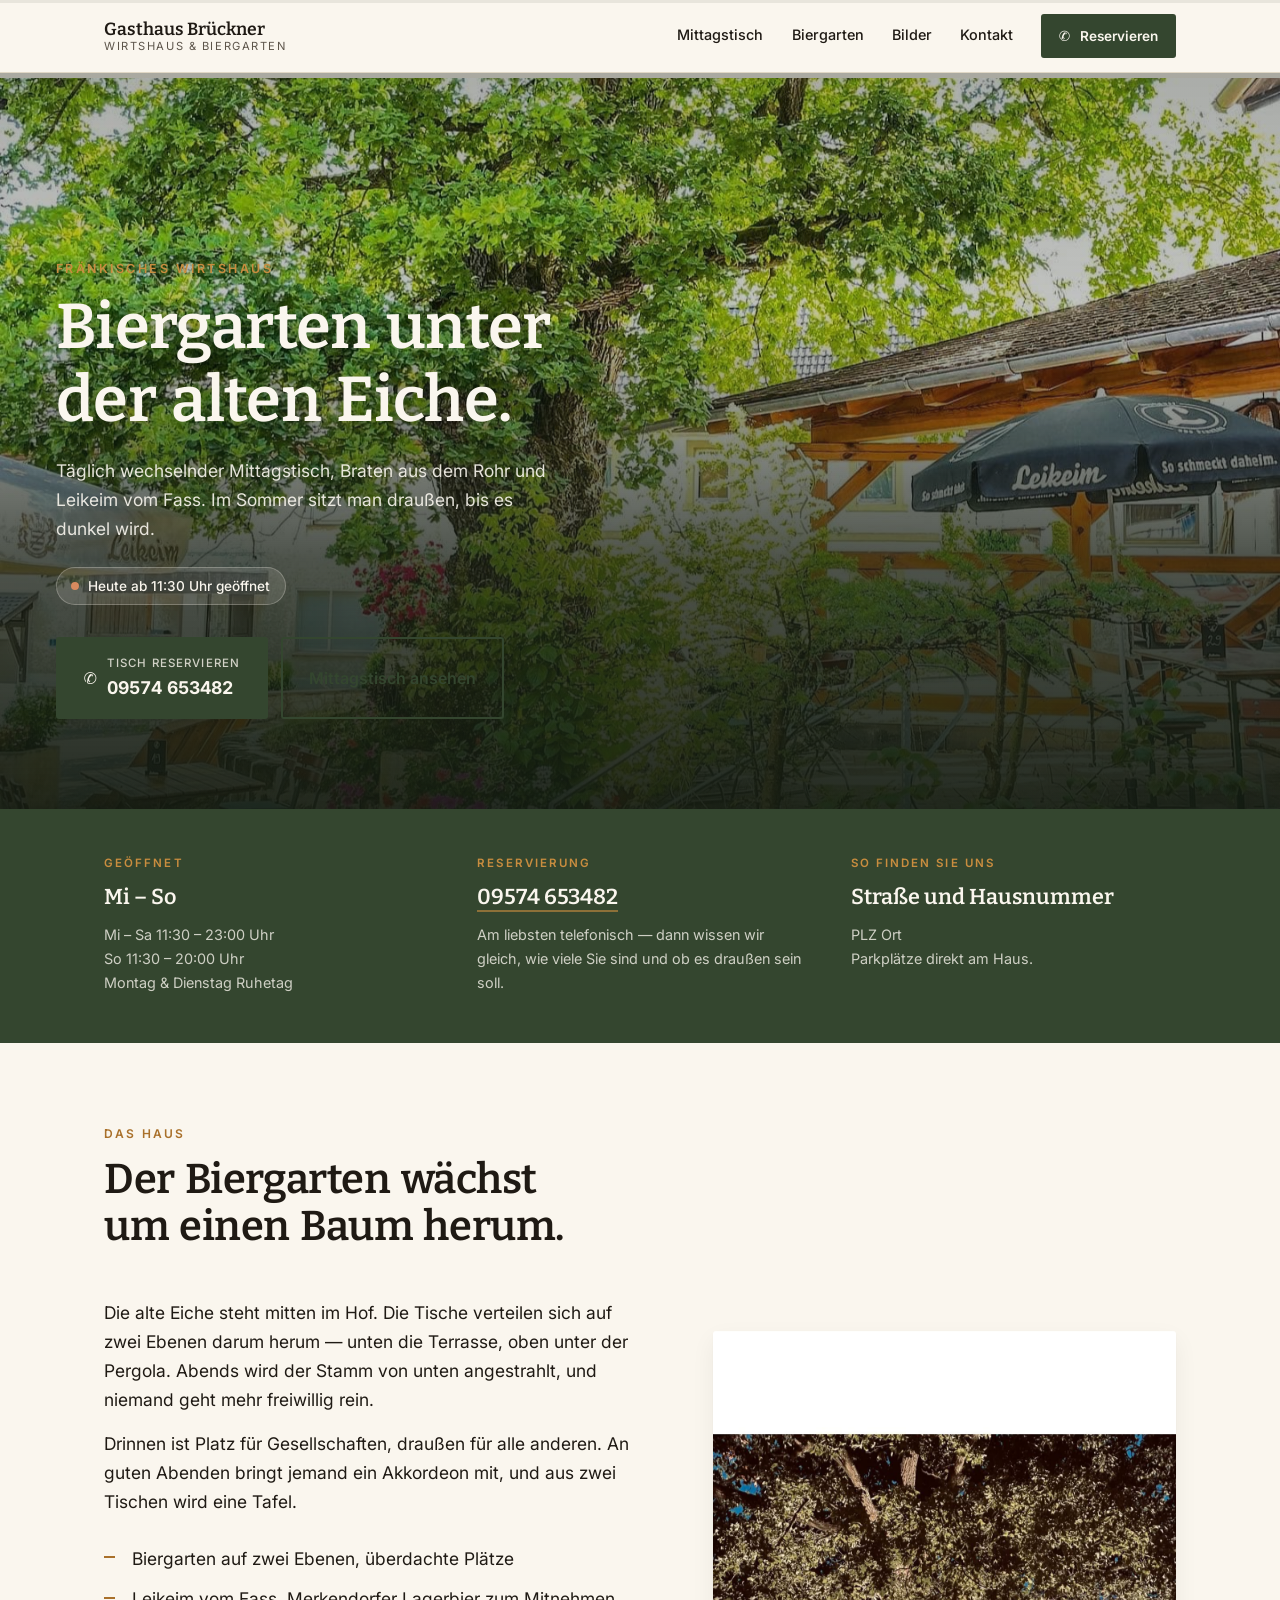
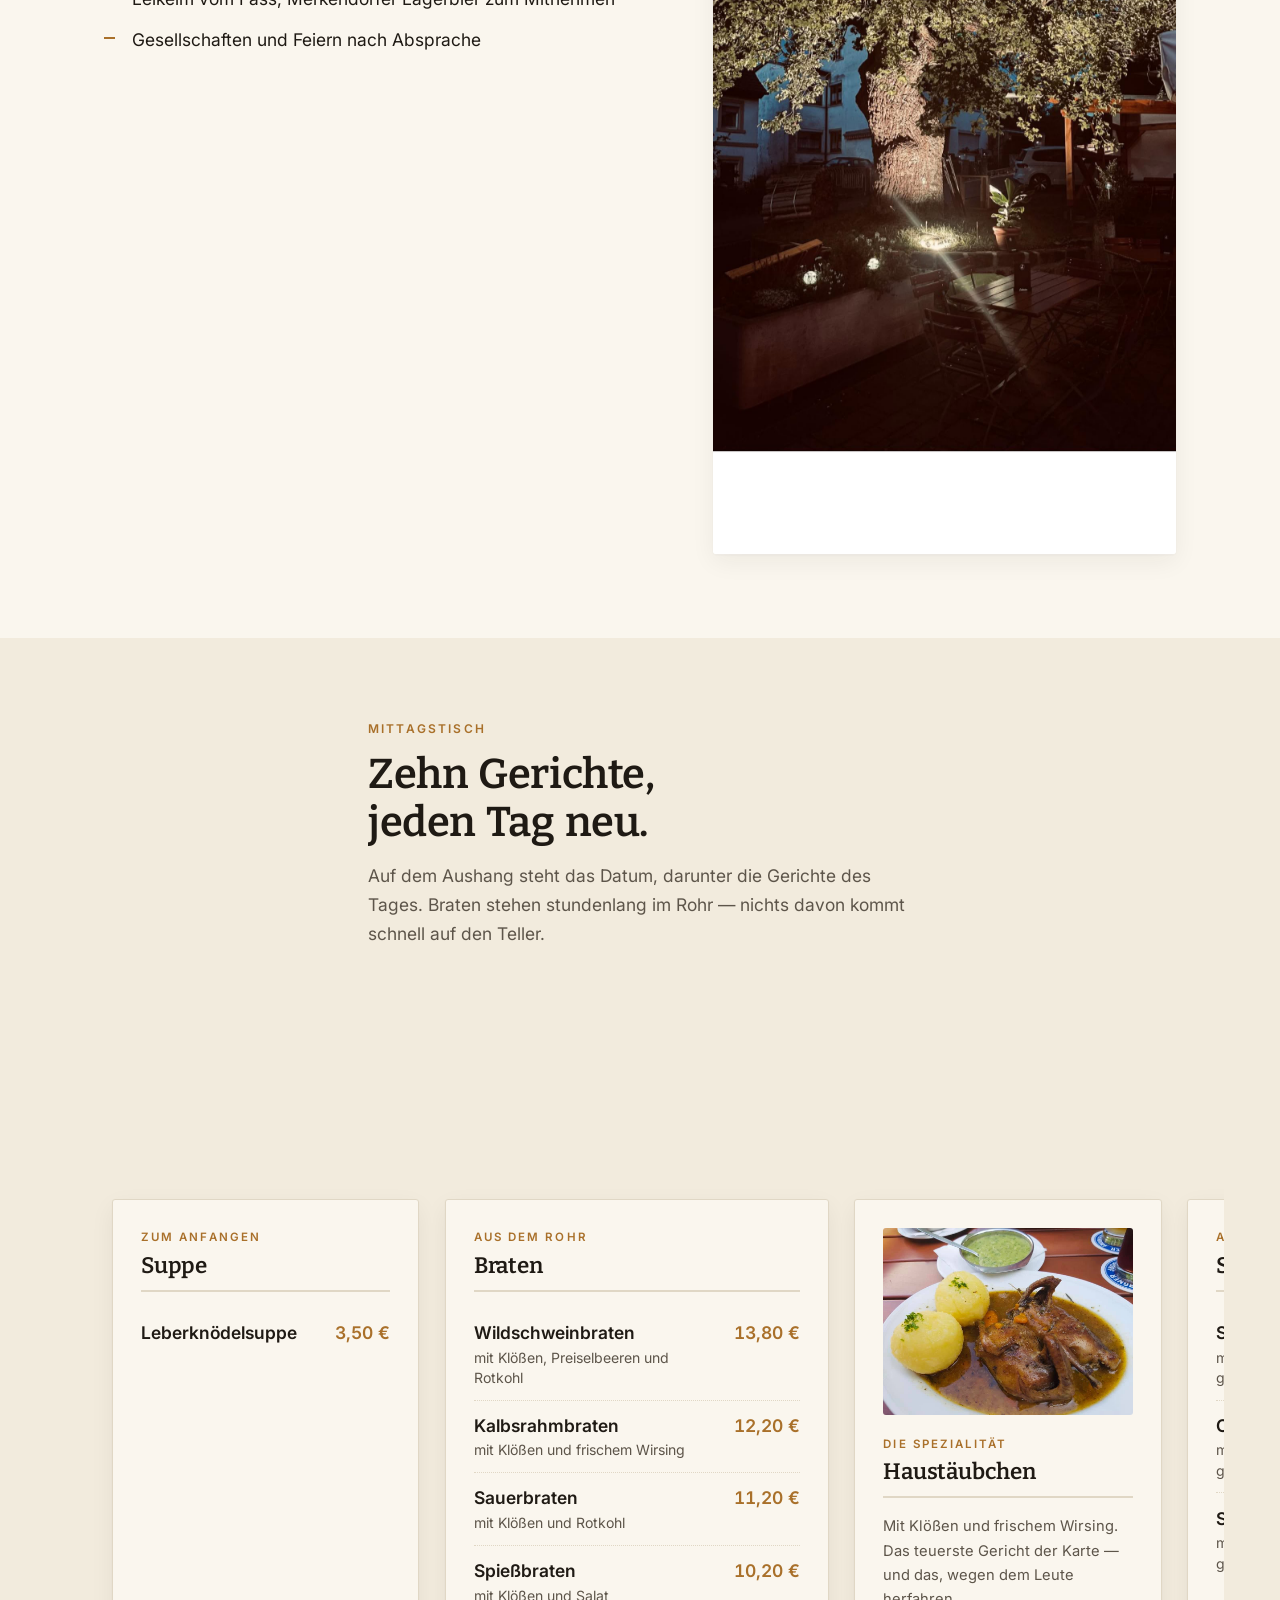
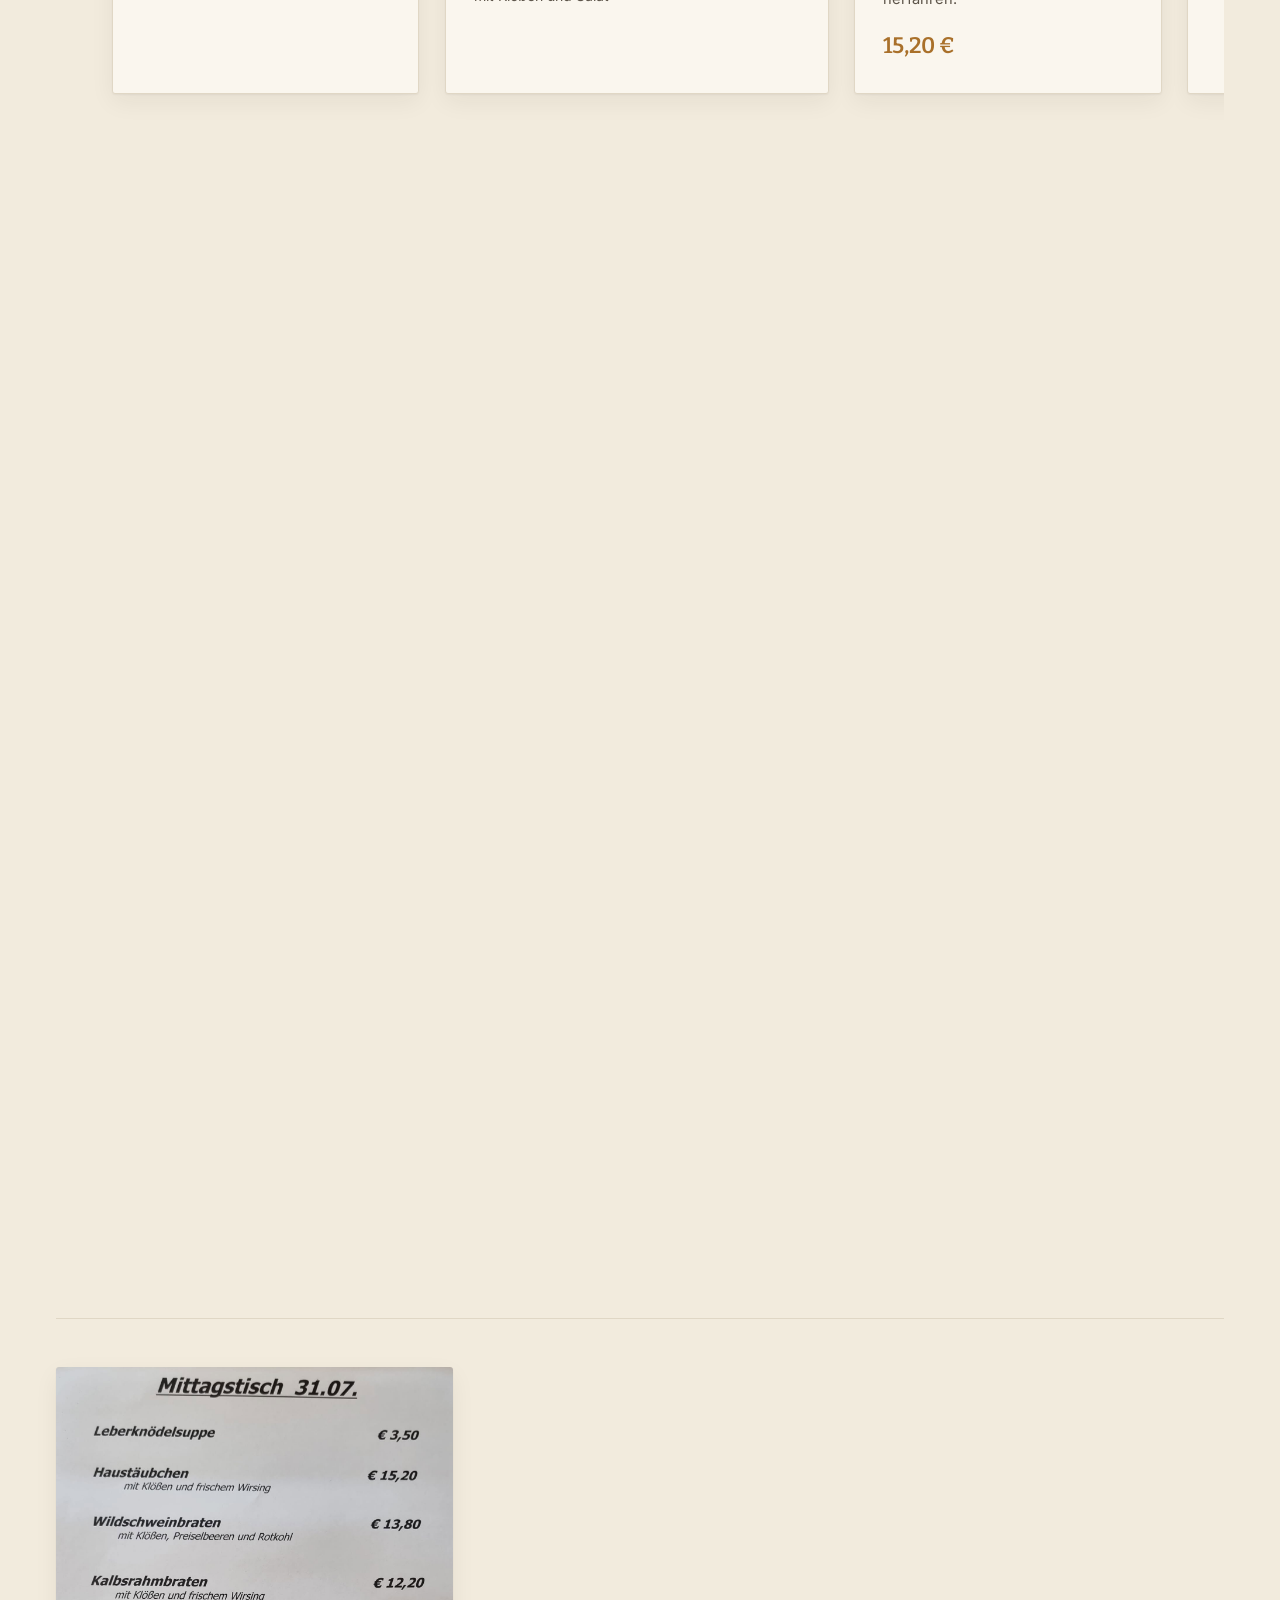
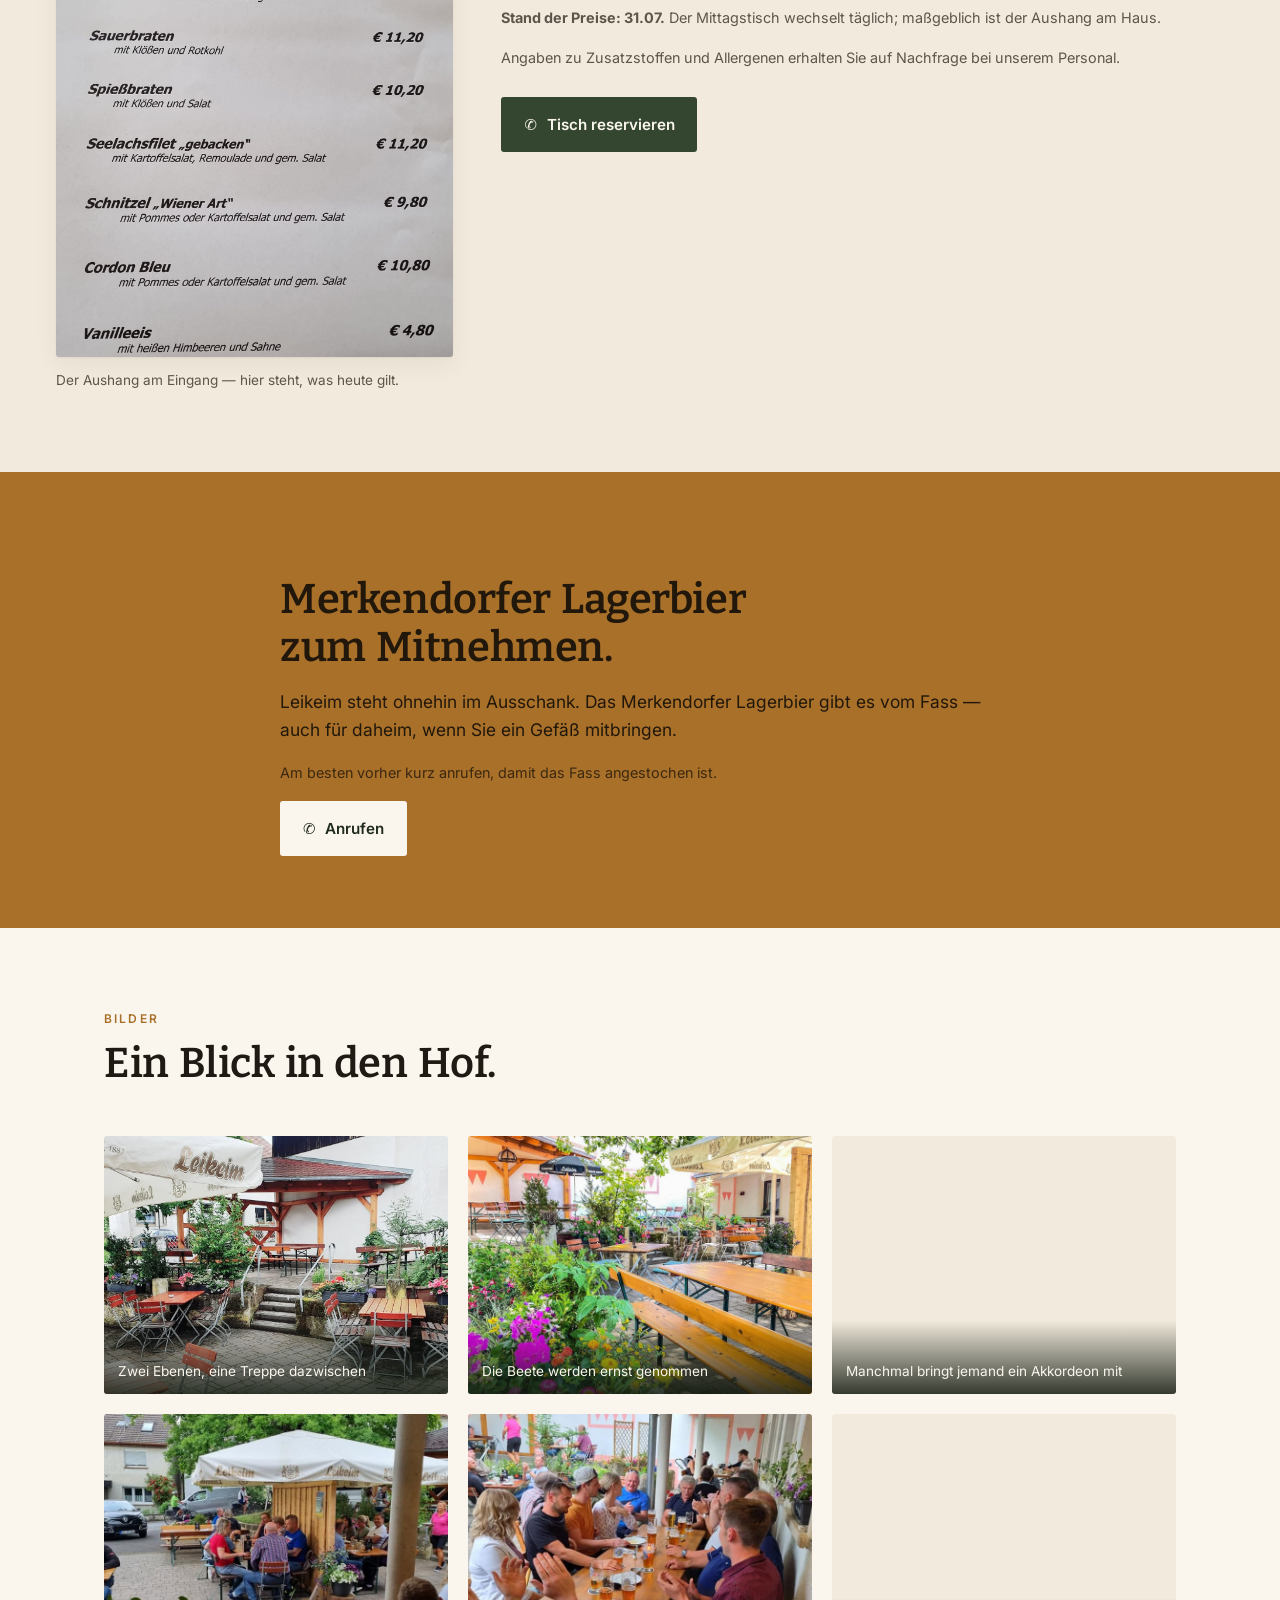
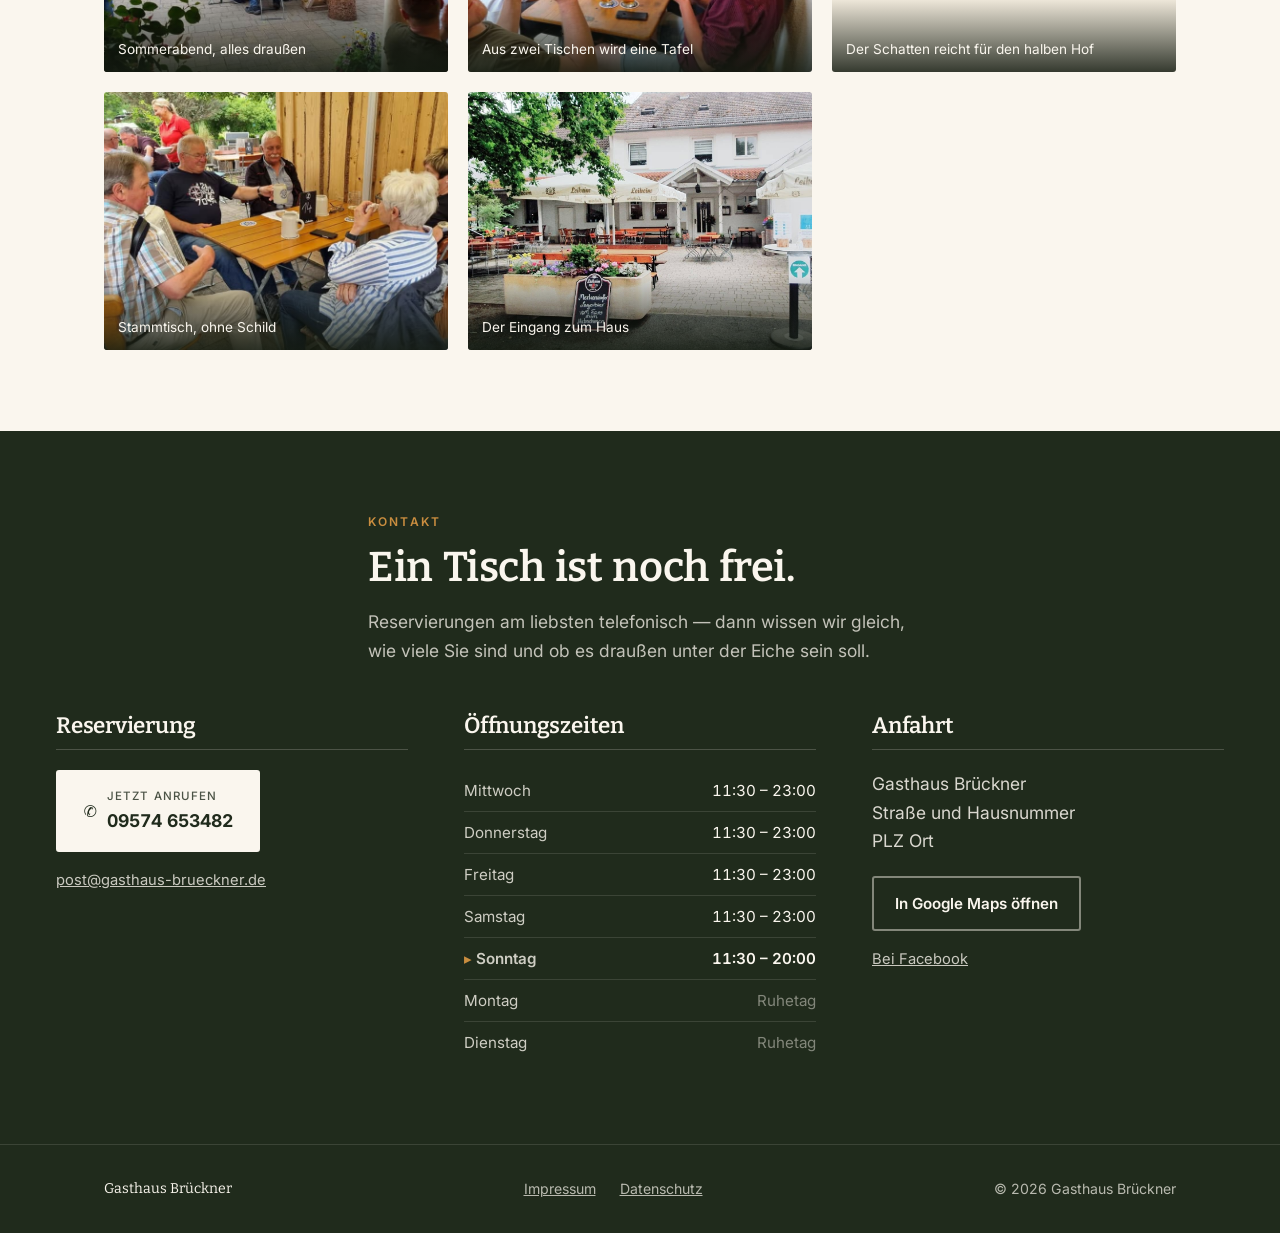
==== commit d782a36e: "Echte Telefonnummer eingesetzt: 09574 653482 Ersetzt den Platzhalter an allen Stellen inklusive tel:" ====
--- a/index.html
+++ b/index.html
@@ -14,9 +14,9 @@
       ENTWURFSFASSUNG — nicht indexieren.
 
       Die Seite ist öffentlich erreichbar, damit man sie herzeigen kann. Sie
-      soll aber nicht in der Google-Suche auftauchen: die Kontaktdaten sind
-      noch Platzhalter, und eine nicht beauftragte Seite, die unter dem Namen
-      eines echten Betriebs rankt, schickt Gäste ins Leere.
+      soll aber nicht in der Google-Suche auftauchen, solange die Adresse ein
+      Platzhalter ist und das Impressum fehlt — eine Seite, die unter dem
+      Namen eines echten Betriebs rankt, muss stimmen.
 
       Vor dem echten Livegang: diese Zeile löschen (und robots.txt anpassen).
     -->
@@ -45,8 +45,9 @@
       Strukturierte Daten für Google. Damit erscheinen Öffnungszeiten und
       Telefonnummer direkt im Suchergebnis, statt dass jemand erst die Seite
       öffnen muss.
-      ACHTUNG: Adresse und Telefon sind noch Platzhalter — vor dem Livegang
-      hier UND in script.js (BETRIEB) ersetzen.
+      Telefon steht. ACHTUNG: die Adresse ist noch Platzhalter — Google prüft
+      Name, Adresse und Telefon gegeneinander, eine falsche Adresse schadet
+      hier mehr als gar keine.
     -->
     <script type="application/ld+json">
       {
@@ -55,7 +56,7 @@
         "name": "Gasthaus Brückner",
         "servesCuisine": "Fränkisch",
         "priceRange": "€€",
-        "telephone": "+49-0000-000000",
+        "telephone": "+49-9574-653482",
         "address": {
           "@type": "PostalAddress",
           "streetAddress": "Straße und Hausnummer",
@@ -111,7 +112,7 @@
           <a href="#biergarten">Biergarten</a>
           <a href="#bilder">Bilder</a>
           <a href="#kontakt">Kontakt</a>
-          <a class="knopf knopf--voll knopf--klein" href="tel:+490000000000">
+          <a class="knopf knopf--voll knopf--klein" href="tel:+499574653482">
             <span aria-hidden="true">✆</span> Reservieren
           </a>
         </nav>
@@ -145,11 +146,11 @@
           </p>
 
           <div class="buehne__knoepfe" data-auf>
-            <a class="knopf knopf--voll knopf--gross" href="tel:+490000000000">
+            <a class="knopf knopf--voll knopf--gross" href="tel:+499574653482">
               <span aria-hidden="true">✆</span>
               <span>
                 <span class="knopf__zeile">Tisch reservieren</span>
-                <strong class="knopf__nummer">0000 000000</strong>
+                <strong class="knopf__nummer">09574 653482</strong>
               </span>
             </a>
             <a class="knopf knopf--rand knopf--gross" href="#mittagstisch">
@@ -175,7 +176,7 @@
           <div class="info">
             <h2 class="info__titel">Reservierung</h2>
             <p class="info__gross">
-              <a href="tel:+490000000000">0000 000000</a>
+              <a href="tel:+499574653482">09574 653482</a>
             </p>
             <p class="info__klein">
               Am liebsten telefonisch — dann wissen wir gleich, wie viele Sie sind
@@ -378,8 +379,8 @@
                 <p class="gang__text">
                   Sonn- und Feiertage sind schnell voll. Ein Anruf reicht.
                 </p>
-                <a class="knopf knopf--voll" href="tel:+490000000000">
-                  <span aria-hidden="true">✆</span> 0000 000000
+                <a class="knopf knopf--voll" href="tel:+499574653482">
+                  <span aria-hidden="true">✆</span> 09574 653482
                 </a>
               </article>
             </div>
@@ -402,7 +403,7 @@
           <div class="karte__hinweise">
             <p><strong>Stand der Preise: 31.07.</strong> Der Mittagstisch wechselt täglich; maßgeblich ist der Aushang am Haus.</p>
             <p>Angaben zu Zusatzstoffen und Allergenen erhalten Sie auf Nachfrage bei unserem Personal.</p>
-            <a class="knopf knopf--voll" href="tel:+490000000000">
+            <a class="knopf knopf--voll" href="tel:+499574653482">
               <span aria-hidden="true">✆</span> Tisch reservieren
             </a>
           </div>
@@ -421,7 +422,7 @@
           <p class="banner__klein">
             Am besten vorher kurz anrufen, damit das Fass angestochen ist.
           </p>
-          <a class="knopf knopf--hell" href="tel:+490000000000">
+          <a class="knopf knopf--hell" href="tel:+499574653482">
             <span aria-hidden="true">✆</span> Anrufen
           </a>
         </div>
@@ -503,11 +504,11 @@
         <div class="kontakt" data-staffel="110">
           <div class="kontakt__block">
             <h3>Reservierung</h3>
-            <a class="knopf knopf--hell knopf--gross" href="tel:+490000000000">
+            <a class="knopf knopf--hell knopf--gross" href="tel:+499574653482">
               <span aria-hidden="true">✆</span>
               <span>
                 <span class="knopf__zeile">Jetzt anrufen</span>
-                <strong class="knopf__nummer">0000 000000</strong>
+                <strong class="knopf__nummer">09574 653482</strong>
               </span>
             </a>
             <p class="kontakt__zeile">
@@ -568,7 +569,7 @@
 
     <!-- Feste Leiste unten, nur auf dem Handy: dort ist der Daumen. -->
     <div class="rufleiste">
-      <a class="knopf knopf--voll" href="tel:+490000000000">
+      <a class="knopf knopf--voll" href="tel:+499574653482">
         <span aria-hidden="true">✆</span> Tisch reservieren
       </a>
     </div>
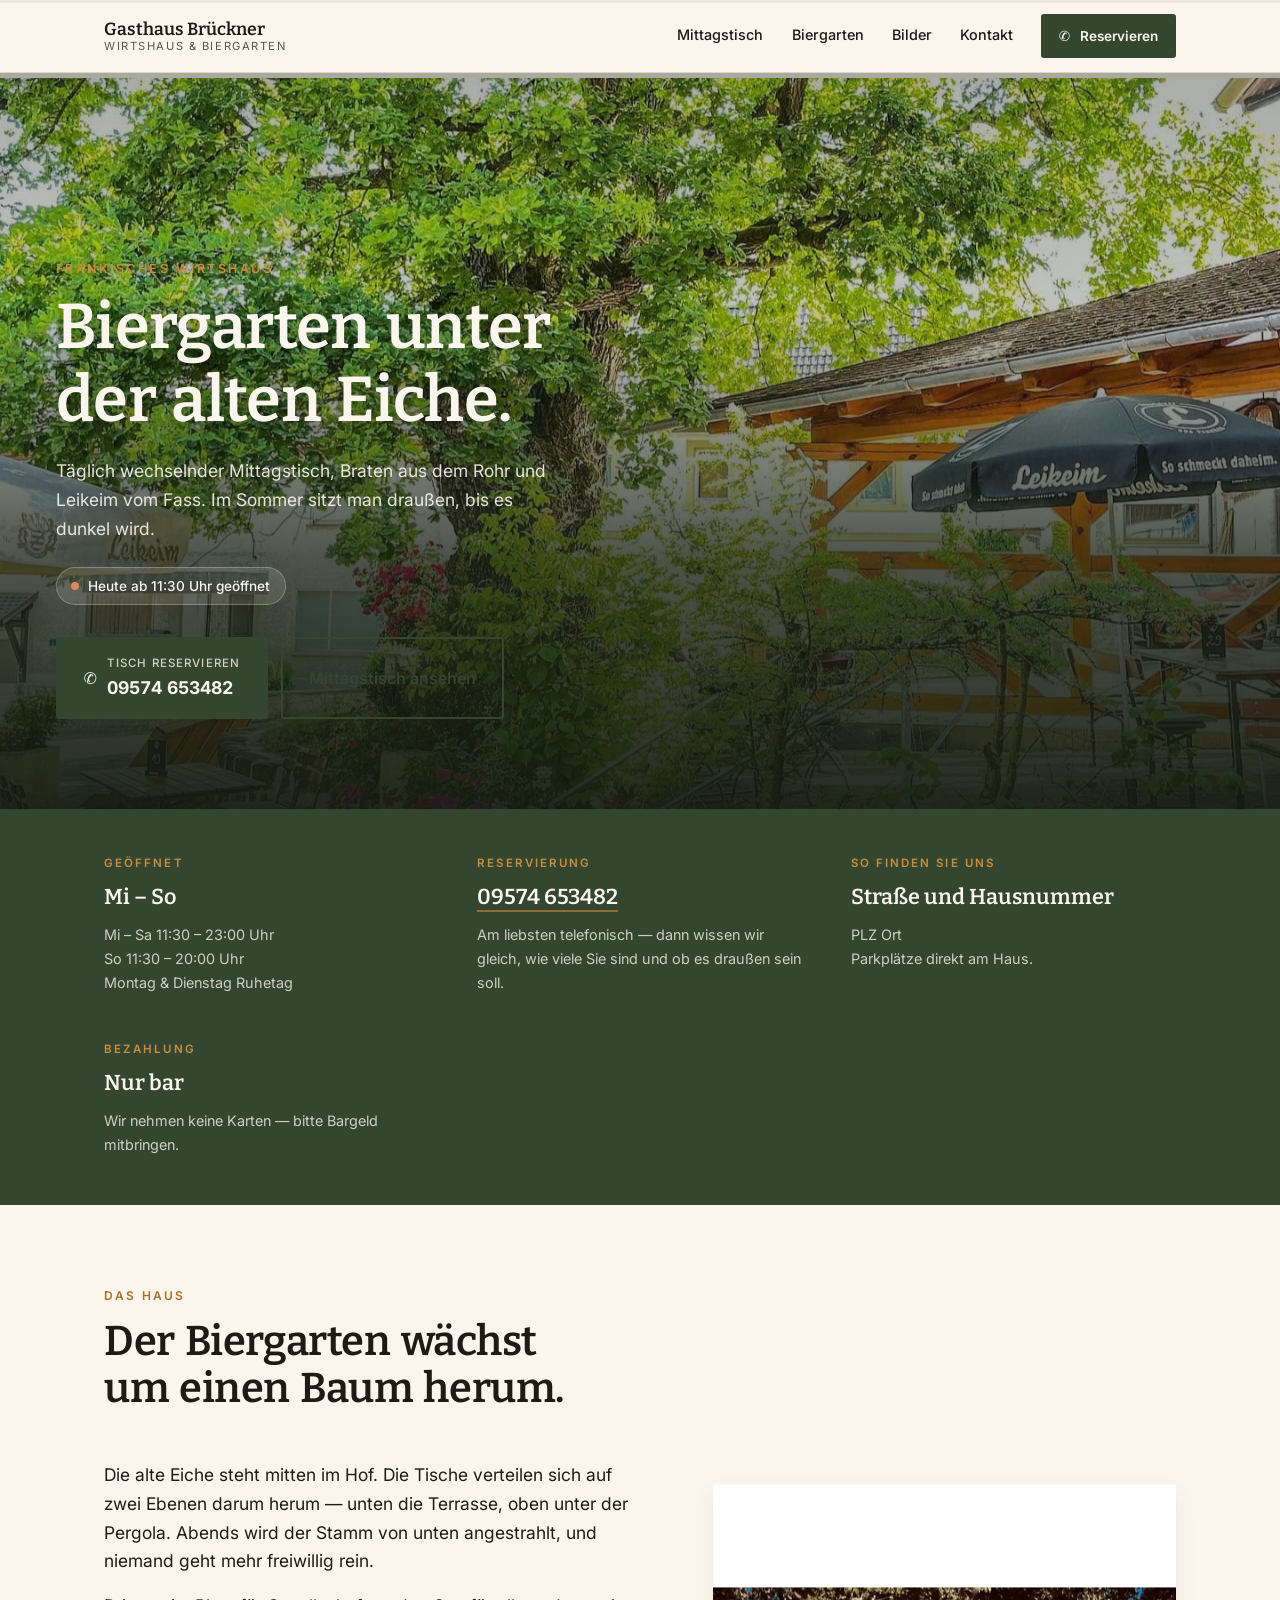
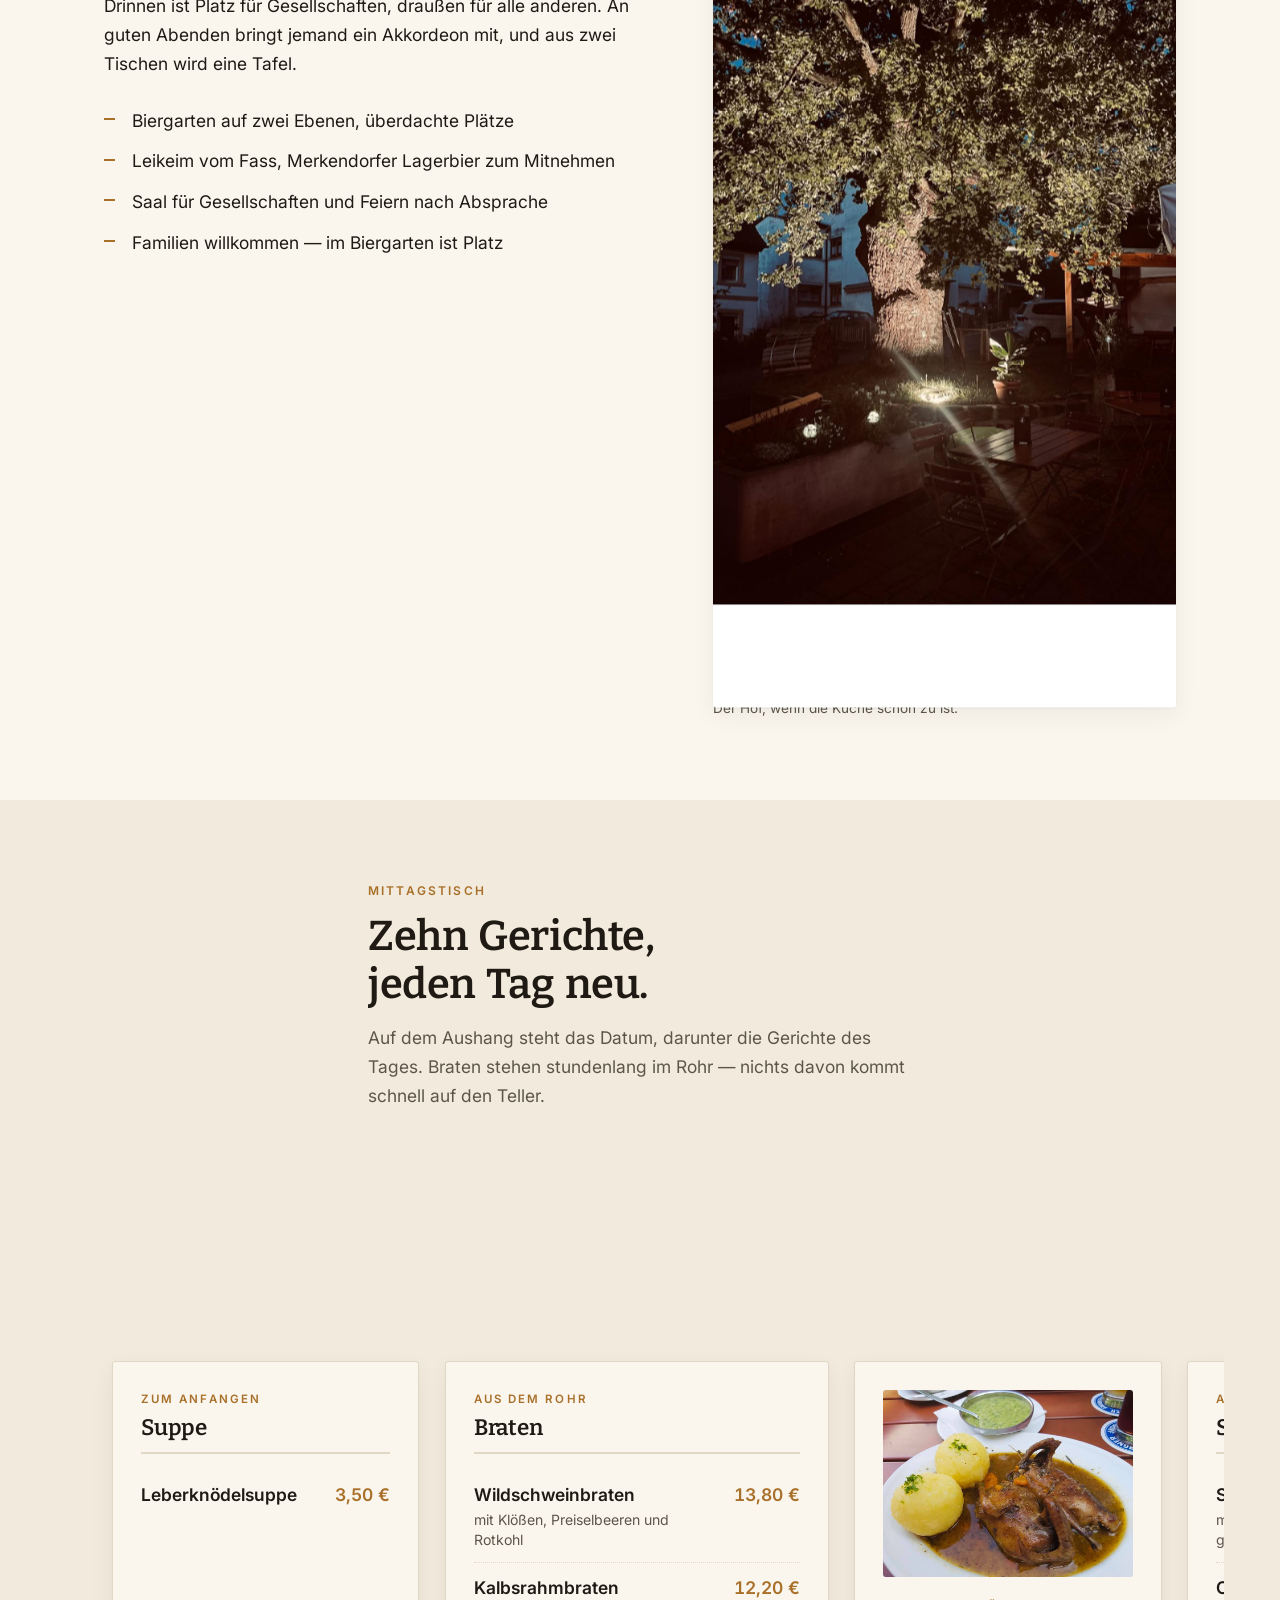
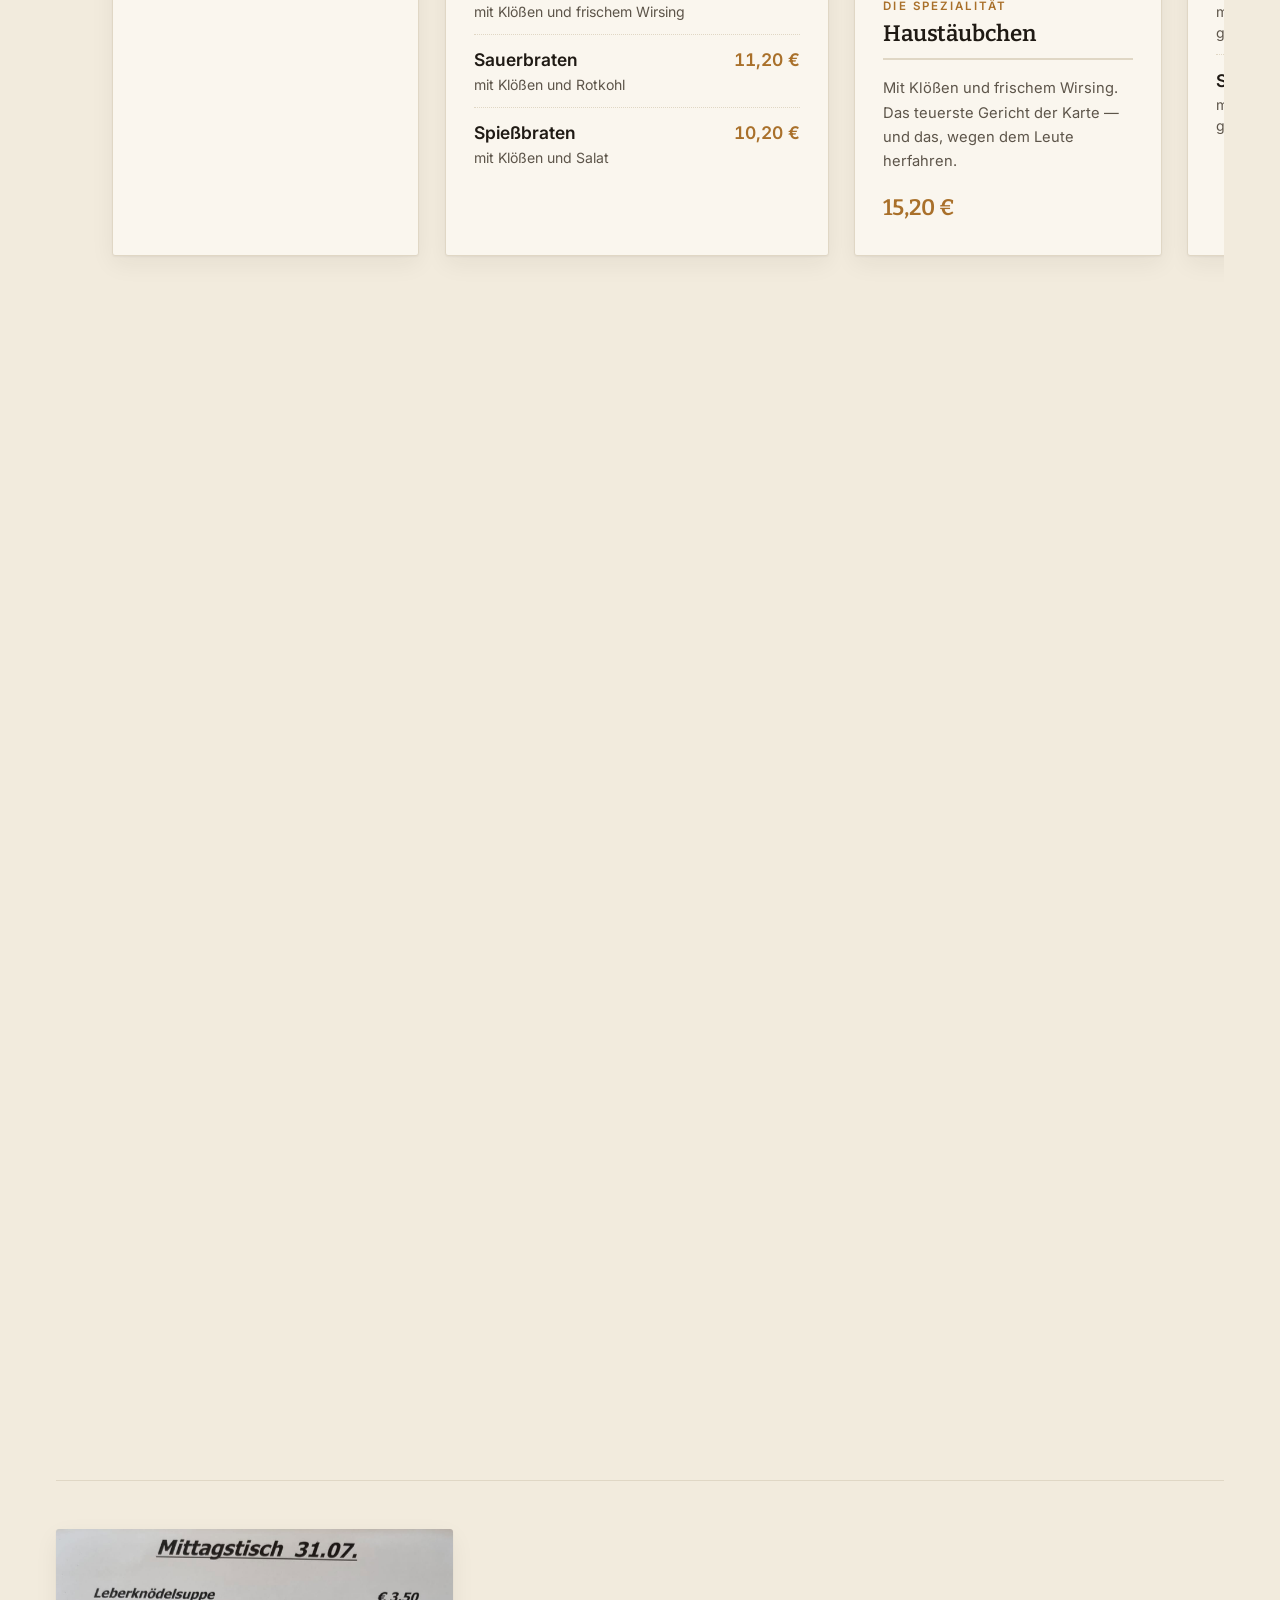
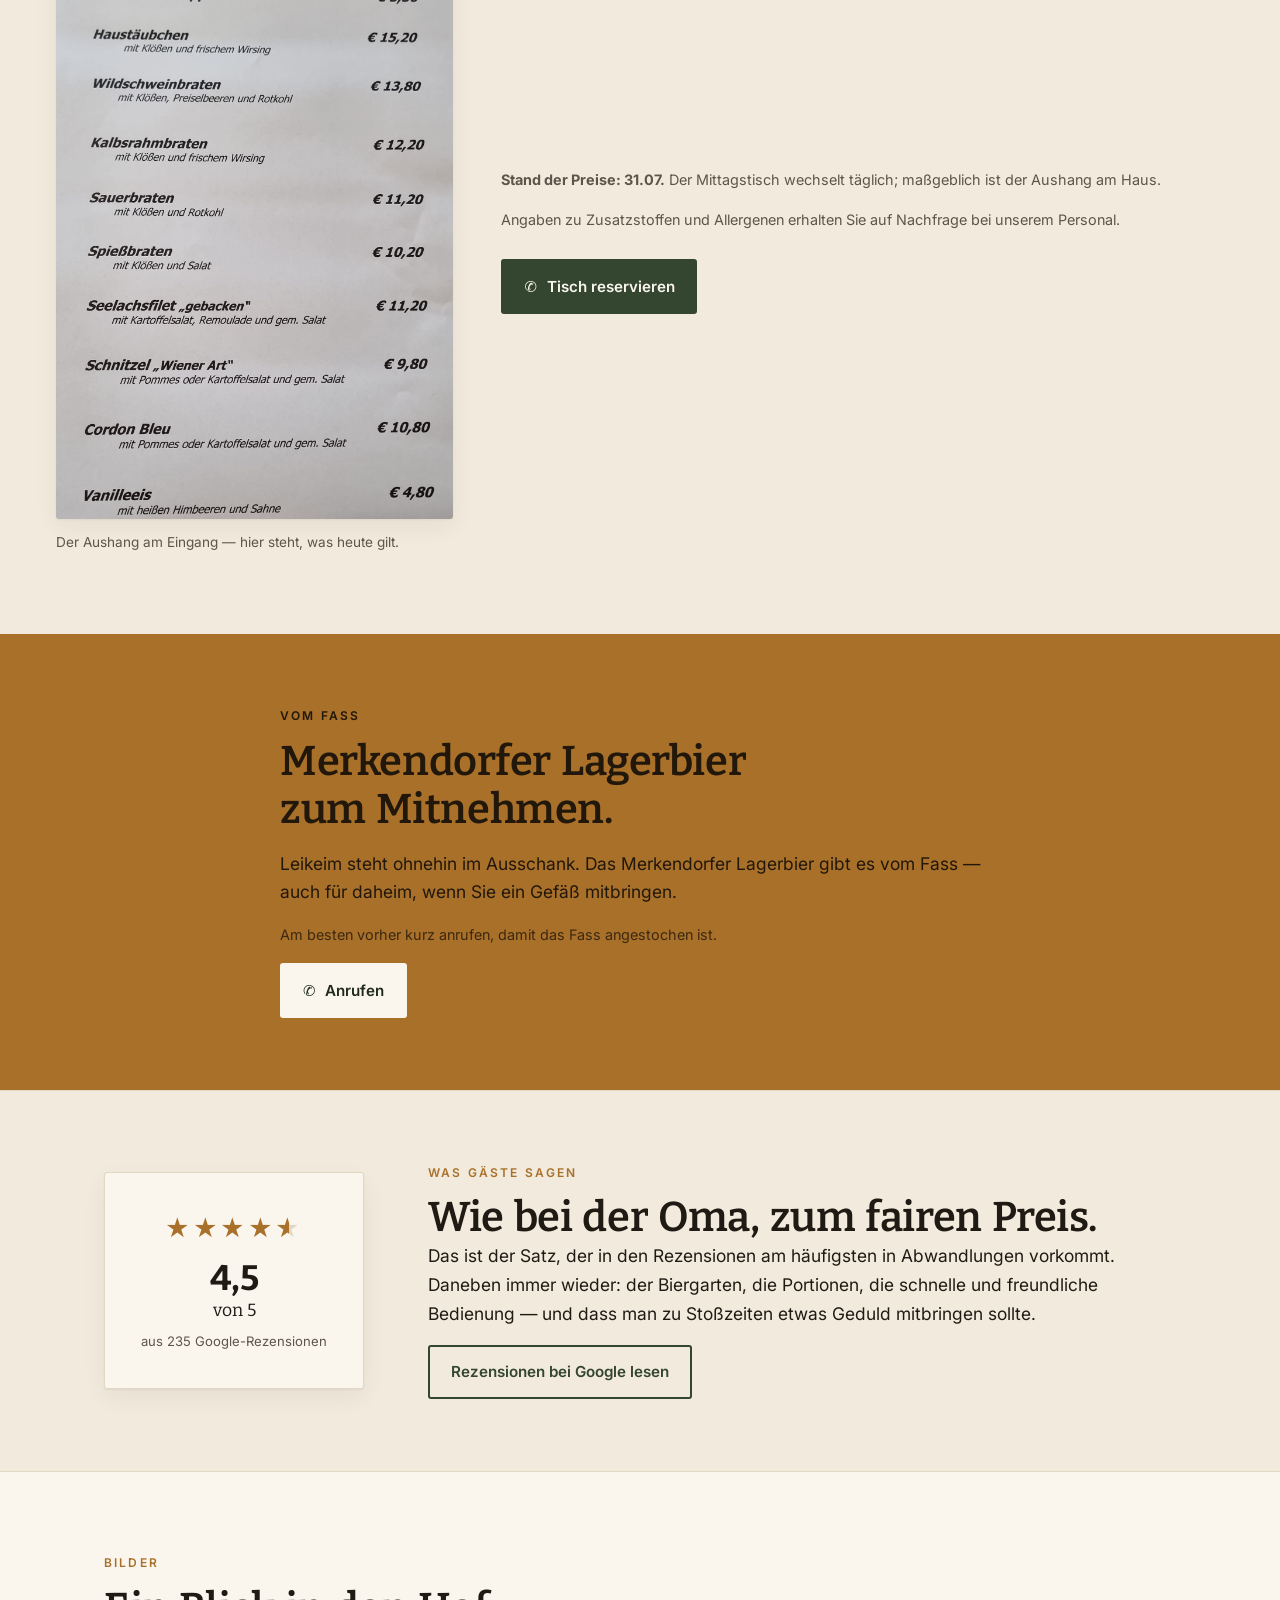
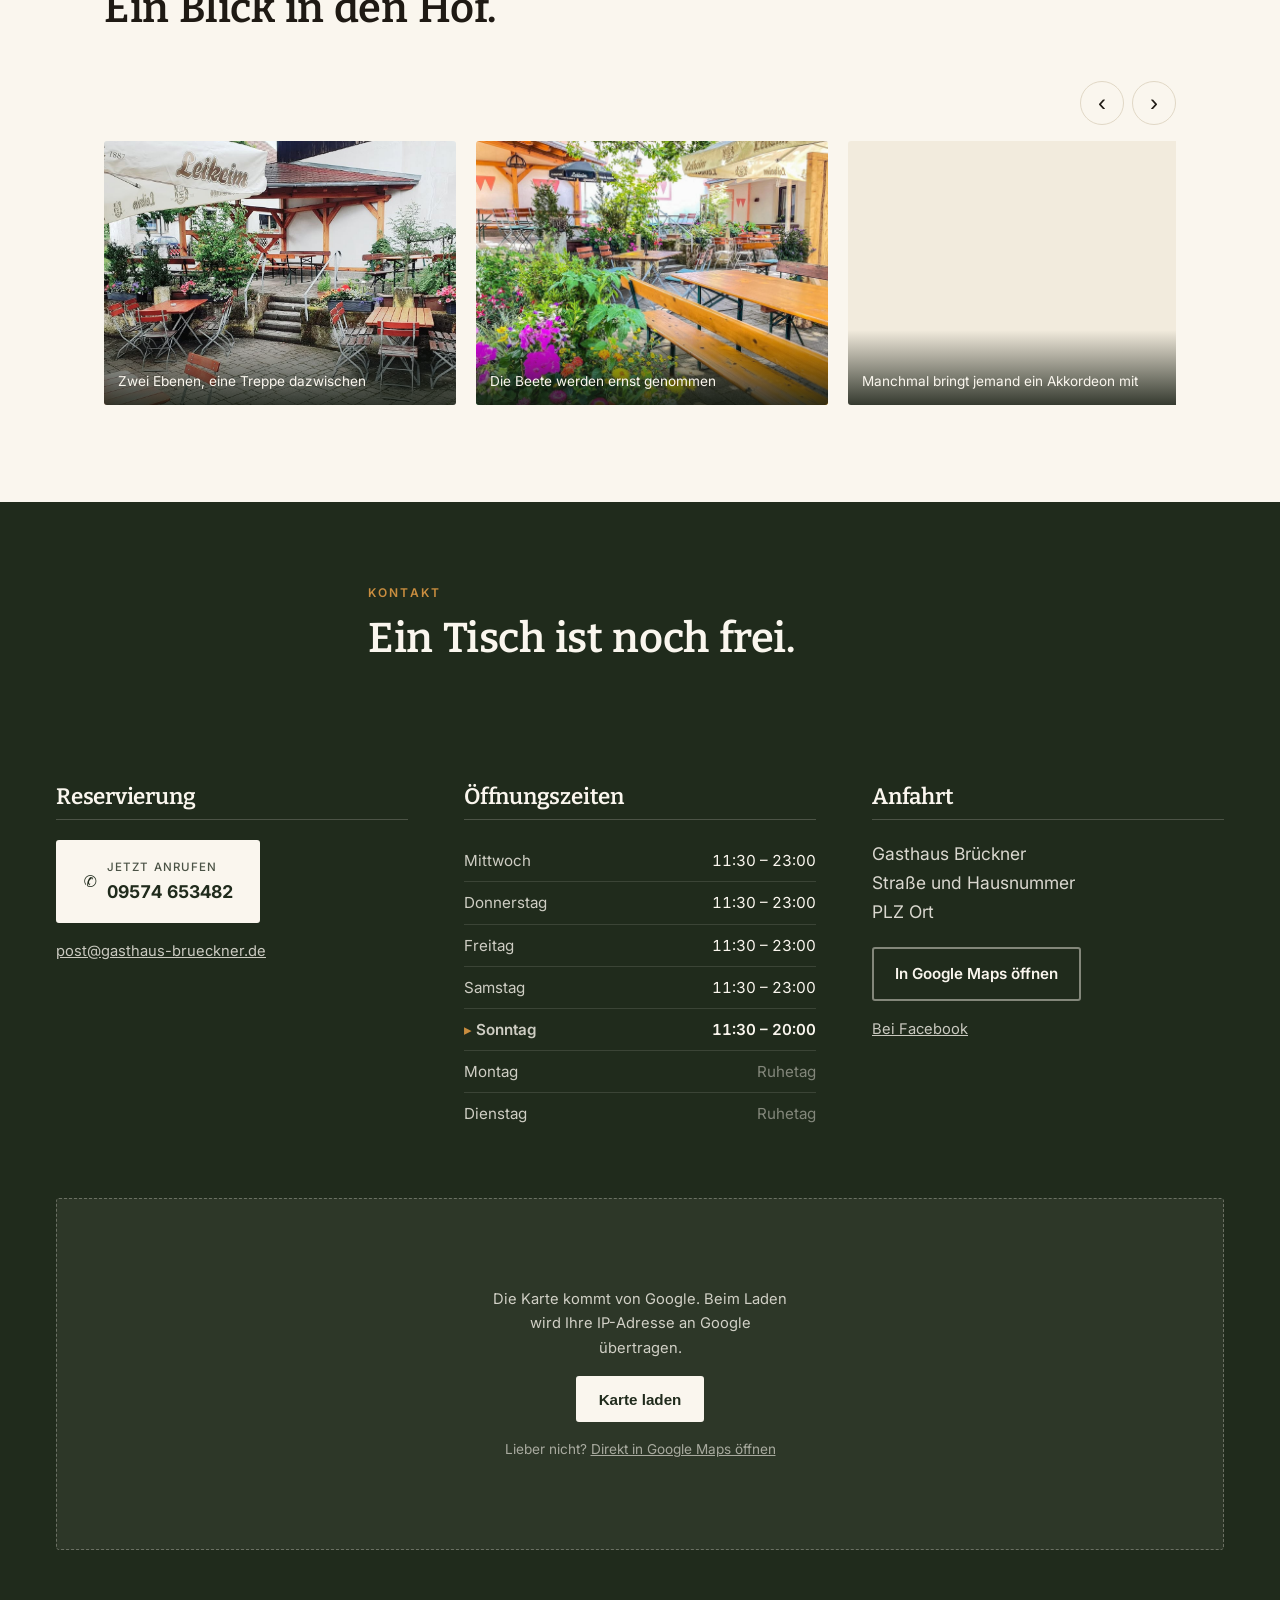
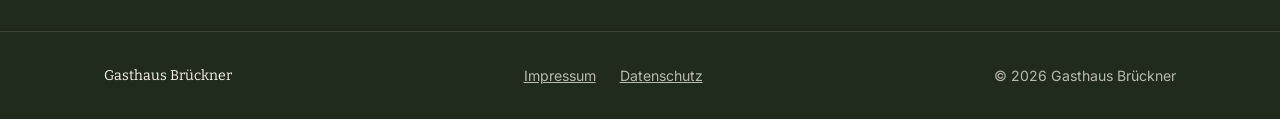
==== commit 2bc70c0d: "Rezensionen, Google-Karte mit Klick-Freigabe, Bilder als Slideshow - Gesamtwertung 4,5 aus 235 Googl" ====
--- a/index.html
+++ b/index.html
@@ -192,6 +192,18 @@
               Parkplätze direkt am Haus.
             </p>
           </div>
+
+          <!-- Steht bewusst so weit oben: es ist die Information, wegen der
+               sonst jemand am Tisch sitzt und erst beim Zahlen merkt, dass
+               er zum Automaten muss. In den Rezensionen wird genau das
+               mehrfach erwähnt. -->
+          <div class="info">
+            <h2 class="info__titel">Bezahlung</h2>
+            <p class="info__gross">Nur bar</p>
+            <p class="info__klein">
+              Wir nehmen keine Karten — bitte Bargeld mitbringen.
+            </p>
+          </div>
         </div>
       </section>
 
@@ -219,7 +231,8 @@
             <ul class="merkmale">
               <li>Biergarten auf zwei Ebenen, überdachte Plätze</li>
               <li>Leikeim vom Fass, Merkendorfer Lagerbier zum Mitnehmen</li>
-              <li>Gesellschaften und Feiern nach Absprache</li>
+              <li>Saal für Gesellschaften und Feiern nach Absprache</li>
+              <li>Familien willkommen — im Biergarten ist Platz</li>
             </ul>
           </div>
 
@@ -428,6 +441,49 @@
         </div>
       </section>
 
+      <!-- ---------- Stimmen ----------
+        Bewusst OHNE wörtliche Zitate. Die Rezensionen lagen nur in Googles
+        Rückübersetzung ins Englische vor; daraus deutsche Zitate zu bauen
+        hieße, echten Menschen einen Wortlaut zuzuschreiben, den sie nie
+        geschrieben haben. Was hier steht, ist die Gesamtwertung und das,
+        was sich durch die Rezensionen zieht — nachprüfbar über den Link.
+
+        Ebenfalls bewusst NICHT gemacht: aggregateRating in den
+        strukturierten Daten. Google untersagt es, fremde Bewertungen im
+        eigenen Markup auszuzeichnen; die Sterne kämen ohnehin direkt aus
+        dem Google-Eintrag.
+      -->
+      <section class="stimmen" aria-labelledby="stimmen-titel">
+        <div class="stimmen__innen">
+          <div class="stimmen__wertung">
+            <p class="sterne" aria-hidden="true">★★★★<span class="sterne--halb">★</span></p>
+            <p class="stimmen__zahl">
+              <strong>4,5</strong> von 5
+            </p>
+            <p class="stimmen__quelle">aus 235 Google-Rezensionen</p>
+          </div>
+
+          <div class="stimmen__text">
+            <p class="kicker" data-auf>Was Gäste sagen</p>
+            <h2 id="stimmen-titel" data-worte>Wie bei der Oma, zum fairen Preis.</h2>
+            <p data-auf>
+              Das ist der Satz, der in den Rezensionen am häufigsten in
+              Abwandlungen vorkommt. Daneben immer wieder: der Biergarten, die
+              Portionen, die schnelle und freundliche Bedienung — und dass man
+              zu Stoßzeiten etwas Geduld mitbringen sollte.
+            </p>
+            <a
+              class="knopf knopf--rand"
+              href="https://www.google.com/search?q=Gasthaus+Br%C3%BCckner+Rezensionen"
+              target="_blank"
+              rel="noopener noreferrer"
+            >
+              Rezensionen bei Google lesen
+            </a>
+          </div>
+        </div>
+      </section>
+
       <!-- ---------- Bilder ---------- -->
       <section class="abschnitt" id="bilder">
         <div class="abschnitt__kopf">
@@ -435,9 +491,19 @@
           <h2 data-worte>Ein Blick in den Hof.</h2>
         </div>
 
-        <!-- Jedes Bild ist ein Knopf, der die große Ansicht öffnet.
-             Als <button>, nicht als <div>: so ist es mit Tastatur erreichbar
-             und wird als bedienbar angesagt. -->
+        <!--
+          Slideshow. Die Spur ist eine ganz normale, seitwärts scrollbare
+          Liste mit scroll-snap — dadurch funktioniert sie auf dem Handy per
+          Wischen und ohne JavaScript, und die Knöpfe sind nur die Bedienung
+          mit der Maus. Jedes Bild ist zusätzlich ein <button>, der die große
+          Ansicht öffnet: so ist es auch mit der Tastatur erreichbar.
+        -->
+        <div class="schau">
+          <div class="schau__leiste">
+            <button class="schau__pfeil" type="button" data-richtung="-1" aria-label="Vorheriges Bild">‹</button>
+            <button class="schau__pfeil" type="button" data-richtung="1" aria-label="Nächstes Bild">›</button>
+          </div>
+
         <ul class="galerie" data-staffel="70">
           <li>
             <button class="galerie__knopf" type="button" data-gross="bilder/terrasse-treppe.jpg">
@@ -488,6 +554,7 @@
             </button>
           </li>
         </ul>
+        </div>
       </section>
 
       <!-- ---------- Kontakt ---------- -->
@@ -540,7 +607,7 @@
             </address>
             <a
               class="knopf knopf--rand-hell"
-              href="https://www.google.com/maps/search/?api=1&amp;query=Gasthaus%20Br%C3%BCckner"
+              href="https://www.google.com/maps/search/?api=1&amp;query=50.1339765%2C11.156229"
               target="_blank"
               rel="noopener noreferrer"
             >
@@ -550,6 +617,30 @@
               <a href="https://www.facebook.com/" target="_blank" rel="noopener noreferrer">
                 Bei Facebook
               </a>
+            </p>
+          </div>
+        </div>
+
+        <!--
+          Die Karte wird erst auf Klick geladen.
+
+          Ein fest eingebundenes <iframe> würde bei JEDEM Seitenaufruf die
+          IP-Adresse des Besuchers an Google übertragen — ungefragt, und
+          damit einwilligungspflichtig. Mit der Klick-Freigabe passiert das
+          erst, wenn jemand die Karte wirklich sehen will. Bis dahin geht
+          nichts nach außen.
+        -->
+        <div class="karte-block">
+          <div class="karte-block__platzhalter" id="karte-platz">
+            <p class="karte-block__text">
+              Die Karte kommt von Google. Beim Laden wird Ihre IP-Adresse an
+              Google übertragen.
+            </p>
+            <button class="knopf knopf--hell" type="button" id="karte-laden">
+              Karte laden
+            </button>
+            <p class="karte-block__klein">
+              Lieber nicht? <a href="https://www.google.com/maps/search/?api=1&amp;query=50.1339765%2C11.156229" target="_blank" rel="noopener noreferrer">Direkt in Google Maps öffnen</a>
             </p>
           </div>
         </div>
--- a/styles.css
+++ b/styles.css
@@ -910,13 +910,125 @@
 
 /* ---------- Galerie ---------- */
 
+/* ---------- Stimmen ---------- */
+
+.stimmen {
+  background: var(--papier-warm);
+  border-block: 1px solid var(--linie);
+}
+
+.stimmen__innen {
+  max-width: var(--breite);
+  margin: 0 auto;
+  padding: clamp(3rem, 8vh, 5rem) var(--rand);
+  display: grid;
+  gap: clamp(2rem, 5vw, 4rem);
+  align-items: center;
+}
+
+@media (min-width: 48rem) {
+  .stimmen__innen {
+    grid-template-columns: auto 1fr;
+  }
+}
+
+.stimmen__wertung {
+  text-align: center;
+  padding: clamp(1.5rem, 3vw, 2.25rem);
+  background: var(--papier);
+  border: 1px solid var(--linie);
+  border-radius: var(--rund);
+  box-shadow: var(--schatten);
+}
+
+.sterne {
+  margin: 0;
+  font-size: 1.5rem;
+  letter-spacing: 0.1em;
+  color: var(--messing);
+}
+
+/* Der halbe Stern: derselbe Buchstabe, zur Hälfte in Blassgrau. Ein
+   Halbstern-Zeichen gibt es in der Schrift nicht, und ein Bild dafür
+   wäre eine Datei mehr für vier Pixel Unterschied. */
+.sterne--halb {
+  background: linear-gradient(to right, var(--messing) 50%, var(--linie) 50%);
+  -webkit-background-clip: text;
+  background-clip: text;
+  color: transparent;
+}
+
+.stimmen__zahl {
+  margin: 0.75rem 0 0;
+  font-family: 'Bitter', Georgia, serif;
+  font-size: 1.1rem;
+}
+
+.stimmen__zahl strong {
+  font-size: 2.2rem;
+  display: block;
+  line-height: 1;
+}
+
+.stimmen__quelle {
+  margin: 0.35rem 0 0;
+  font-size: 0.82rem;
+  color: var(--tinte-weich);
+}
+
+/* ---------- Slideshow ---------- */
+
+.schau {
+  position: relative;
+}
+
+.schau__leiste {
+  display: flex;
+  justify-content: flex-end;
+  gap: 0.5rem;
+  margin-bottom: 1rem;
+}
+
+.schau__pfeil {
+  width: 2.75rem;
+  height: 2.75rem;
+  border: 1px solid var(--linie);
+  border-radius: 50%;
+  background: var(--papier);
+  color: var(--tinte);
+  font-size: 1.5rem;
+  line-height: 1;
+  cursor: pointer;
+}
+
+.schau__pfeil:hover {
+  border-color: var(--messing);
+  color: var(--messing);
+}
+
+/* Ohne Zeigegerät sind die Pfeile überflüssig — dort wischt man. */
+@media (hover: none) {
+  .schau__leiste {
+    display: none;
+  }
+}
+
 .galerie {
   list-style: none;
   margin: 0;
-  padding: 0;
-  display: grid;
+  padding: 0 0 1rem;
+  display: flex;
   gap: clamp(0.75rem, 2vw, 1.25rem);
-  grid-template-columns: repeat(auto-fill, minmax(min(100%, 17rem), 1fr));
+  overflow-x: auto;
+  scroll-snap-type: x mandatory;
+  /* Damit der Fokusring der Knöpfe nicht abgeschnitten wird. */
+  scroll-padding: 0.25rem;
+  scrollbar-width: thin;
+}
+
+.galerie > li {
+  flex: 0 0 clamp(15rem, 30vw, 22rem);
+  scroll-snap-align: start;
 }
 
 .galerie__knopf {
@@ -1067,6 +1179,51 @@
 .zeiten__zeile--heute dt::before {
   content: '▸ ';
   color: var(--messing-hell);
+}
+
+/* ---------- Karte ---------- */
+
+.karte-block {
+  margin-top: clamp(2.5rem, 6vw, 4rem);
+  border-radius: var(--rund);
+  overflow: hidden;
+  /* Feste Höhe, damit beim Laden des iframes nichts springt. */
+  min-height: 22rem;
+  display: grid;
+}
+
+.karte-block__platzhalter {
+  display: grid;
+  place-content: center;
+  justify-items: center;
+  gap: 1rem;
+  padding: 2rem;
+  text-align: center;
+  background: rgba(250, 246, 238, 0.06);
+  border: 1px dashed rgba(250, 246, 238, 0.3);
+  border-radius: var(--rund);
+}
+
+.karte-block__text {
+  margin: 0;
+  max-width: 34ch;
+  color: rgba(250, 246, 238, 0.8);
+  font-size: 0.92rem;
+}
+
+.karte-block__klein {
+  margin: 0;
+  font-size: 0.85rem;
+  color: rgba(250, 246, 238, 0.6);
+}
+
+.karte-block__rahmen {
+  width: 100%;
+  min-height: 22rem;
+  border: 0;
+  /* Google liefert die Karte hell; das nimmt ihr die Grelle im dunklen
+     Abschnitt, ohne sie unlesbar zu machen. */
+  filter: saturate(0.85) contrast(0.95);
 }
 
 /* ---------- Fuß ---------- */
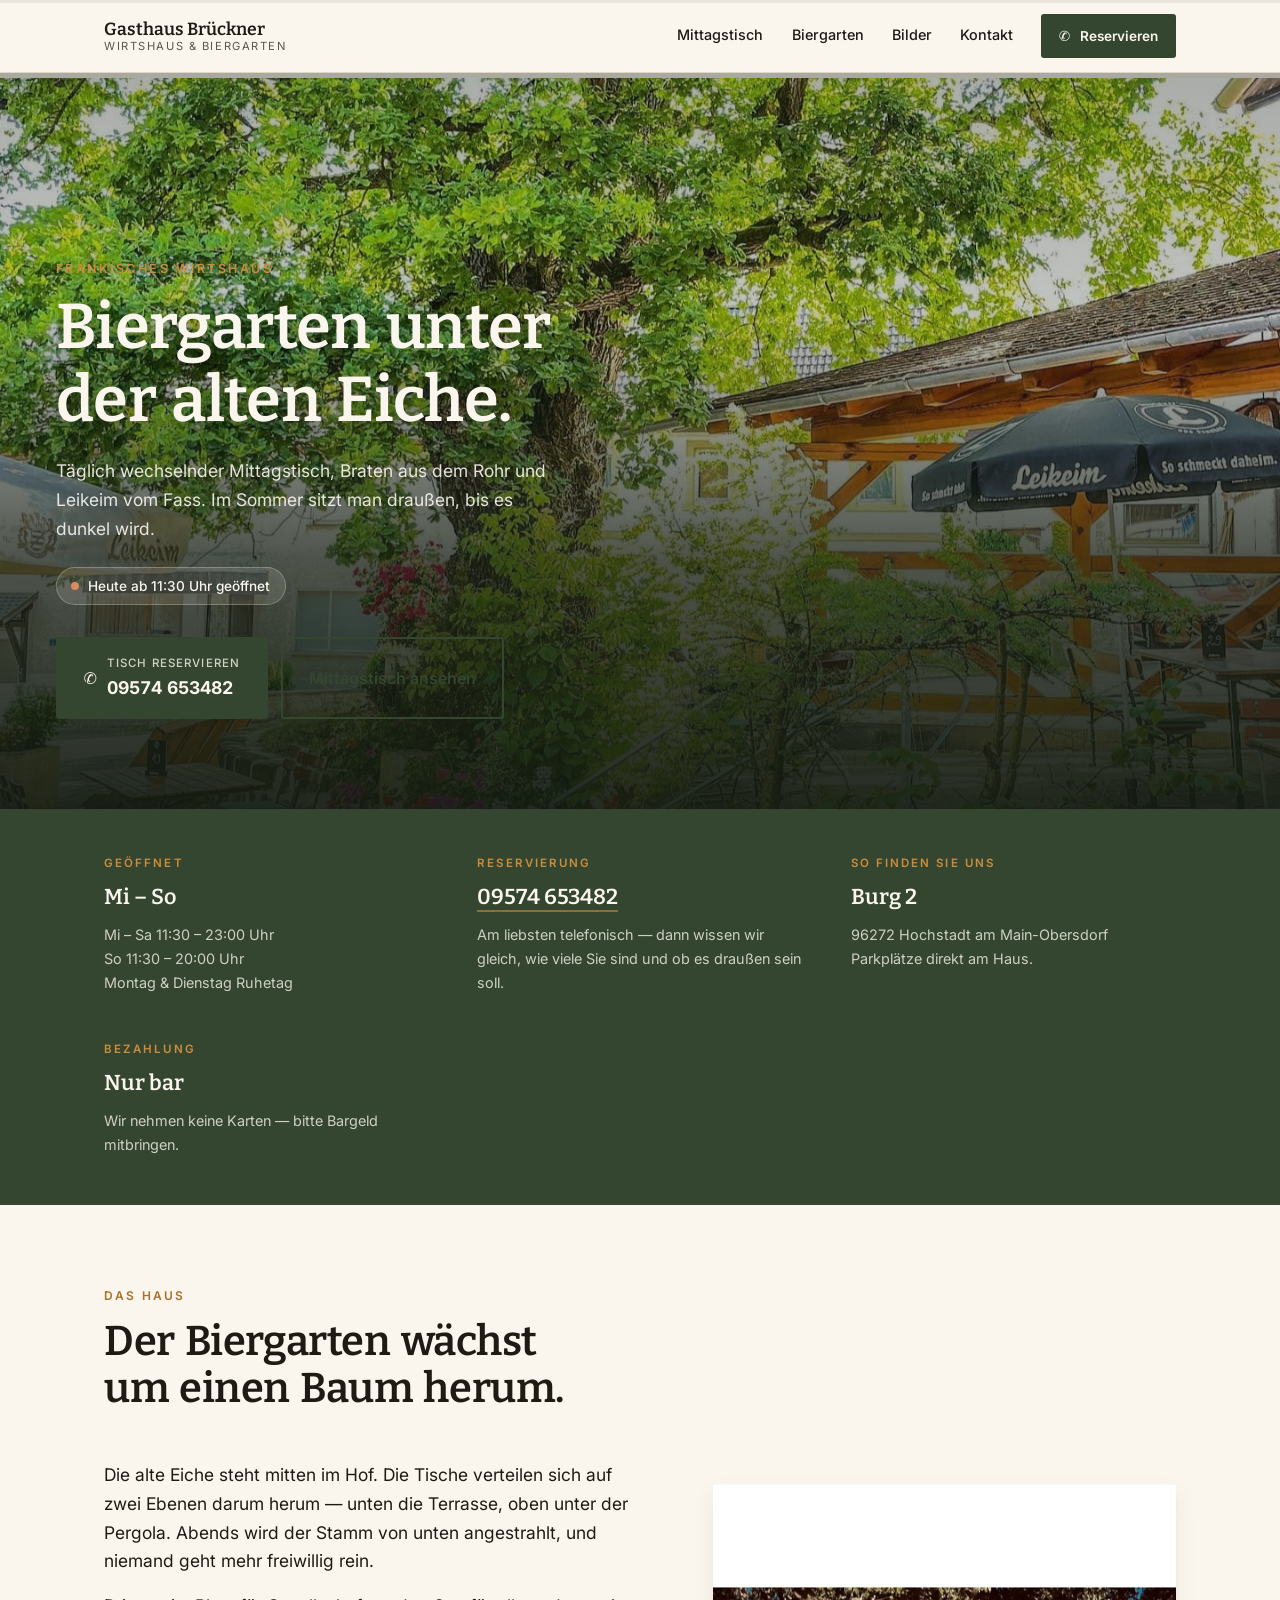
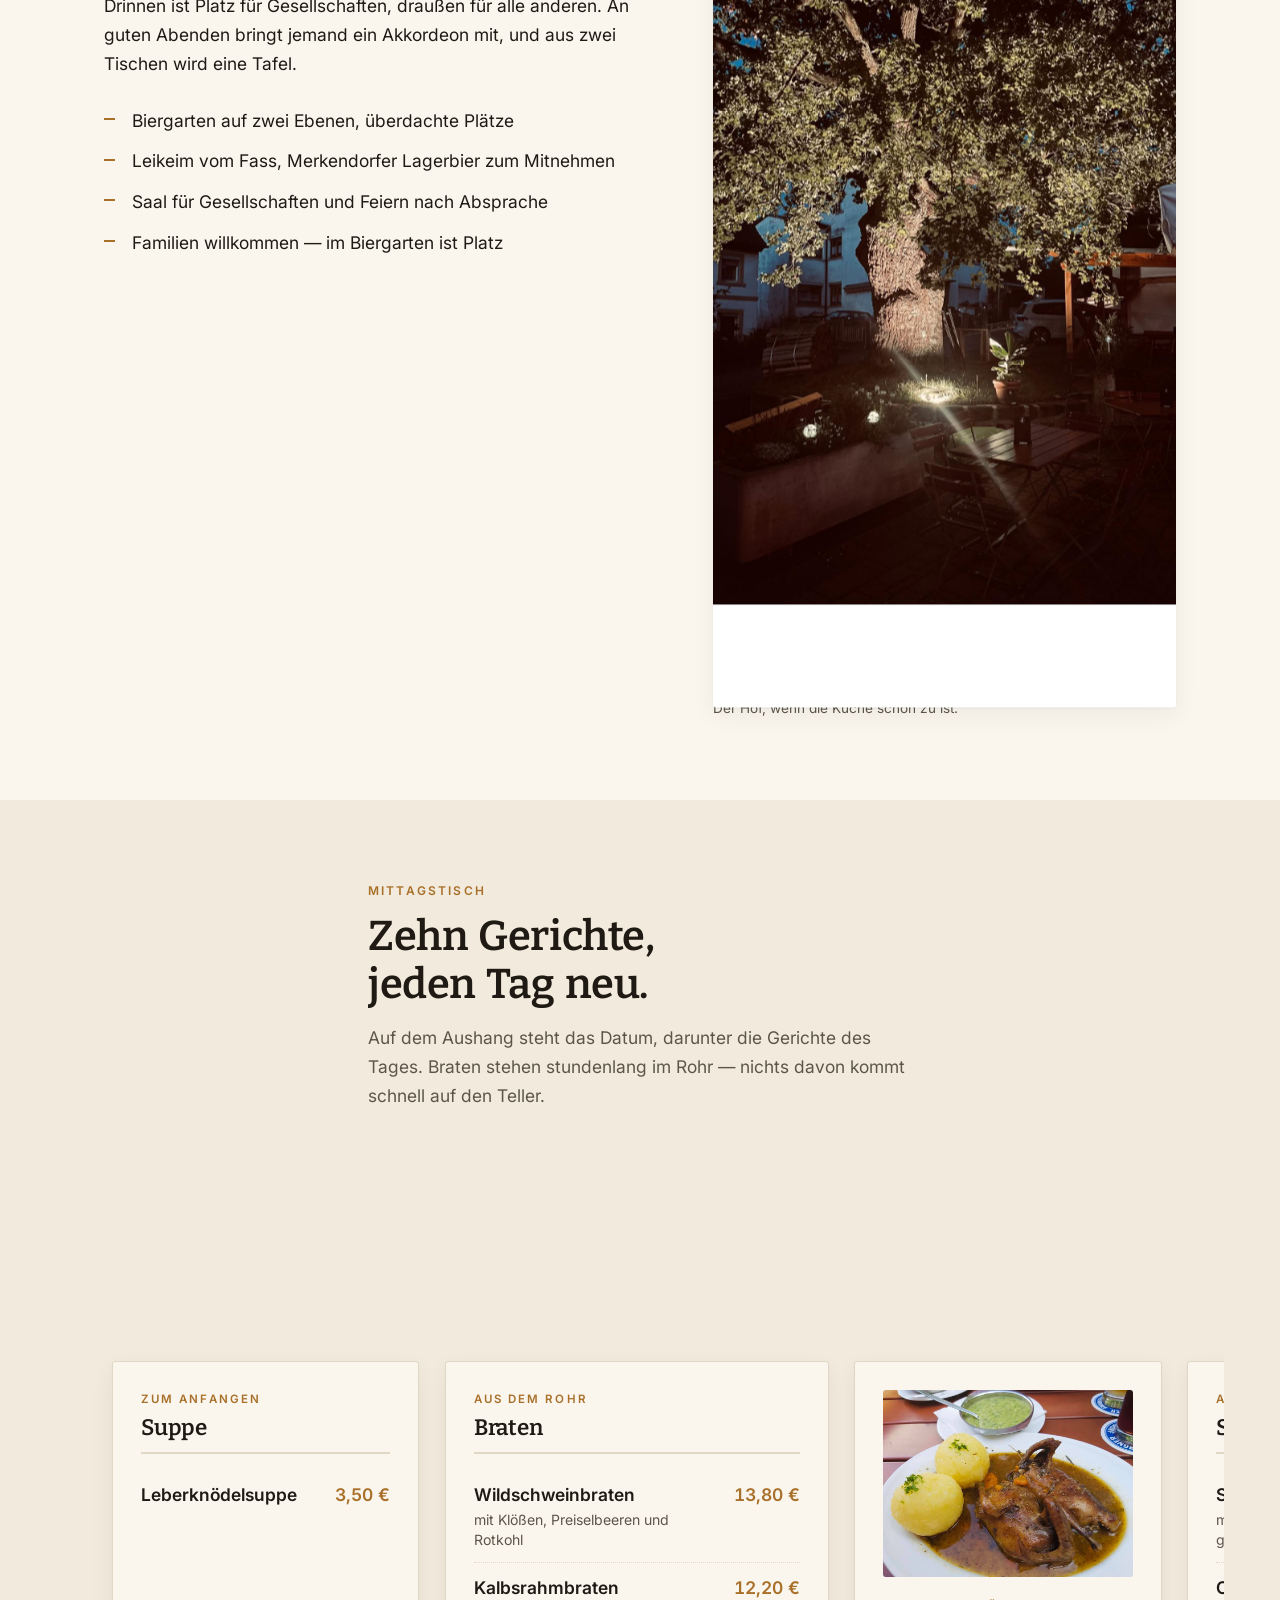
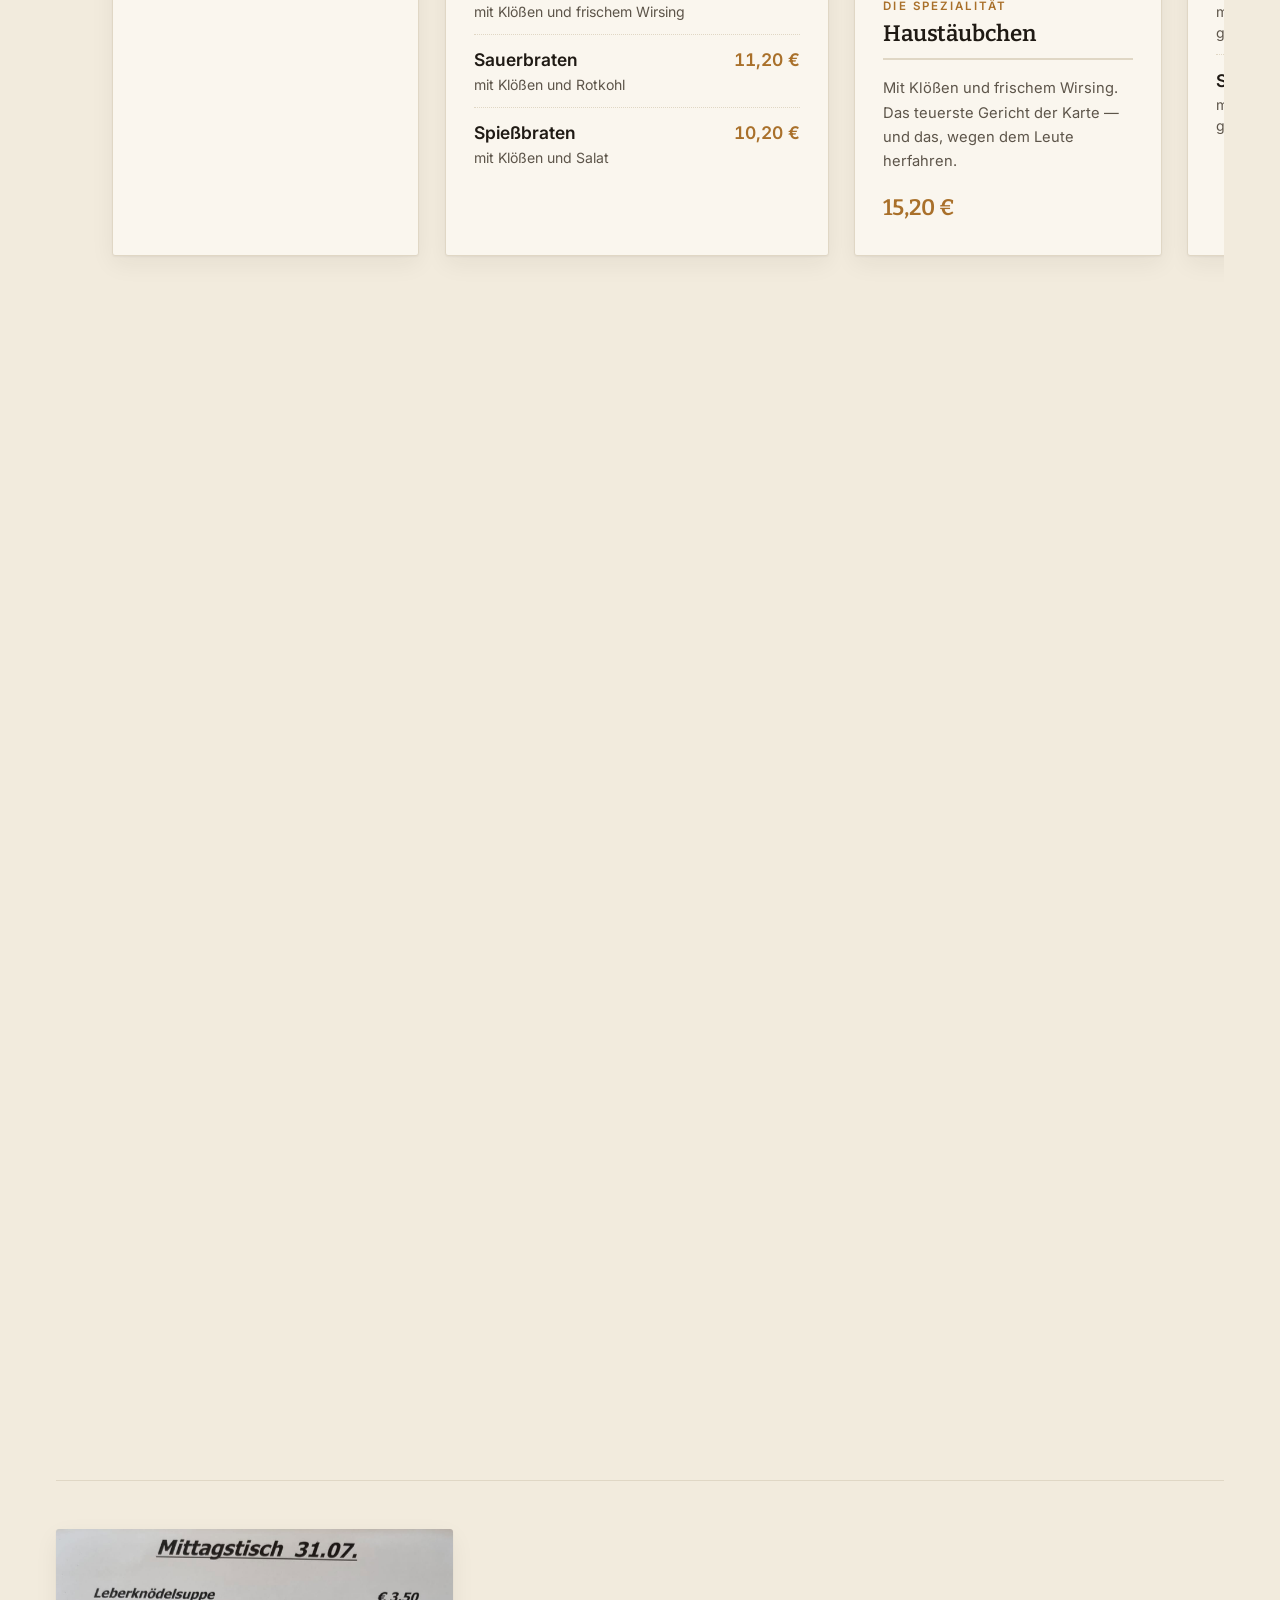
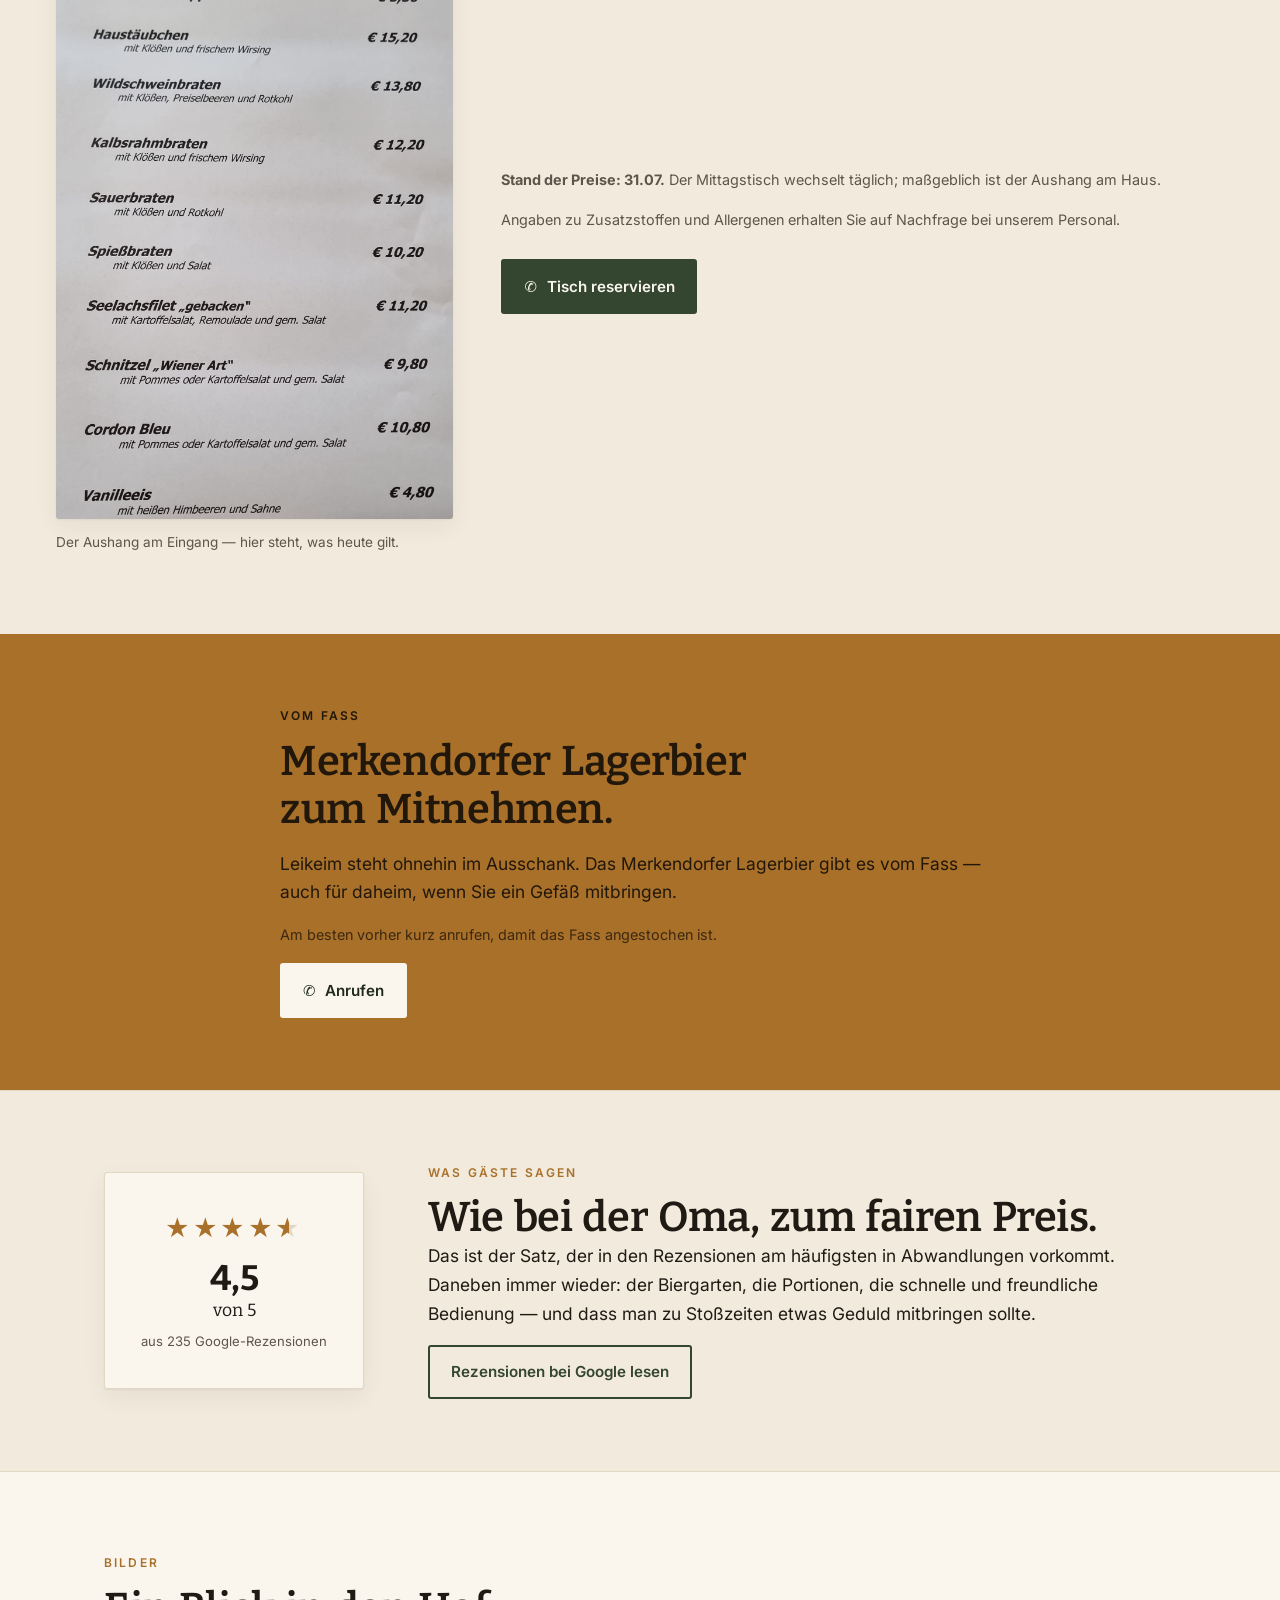
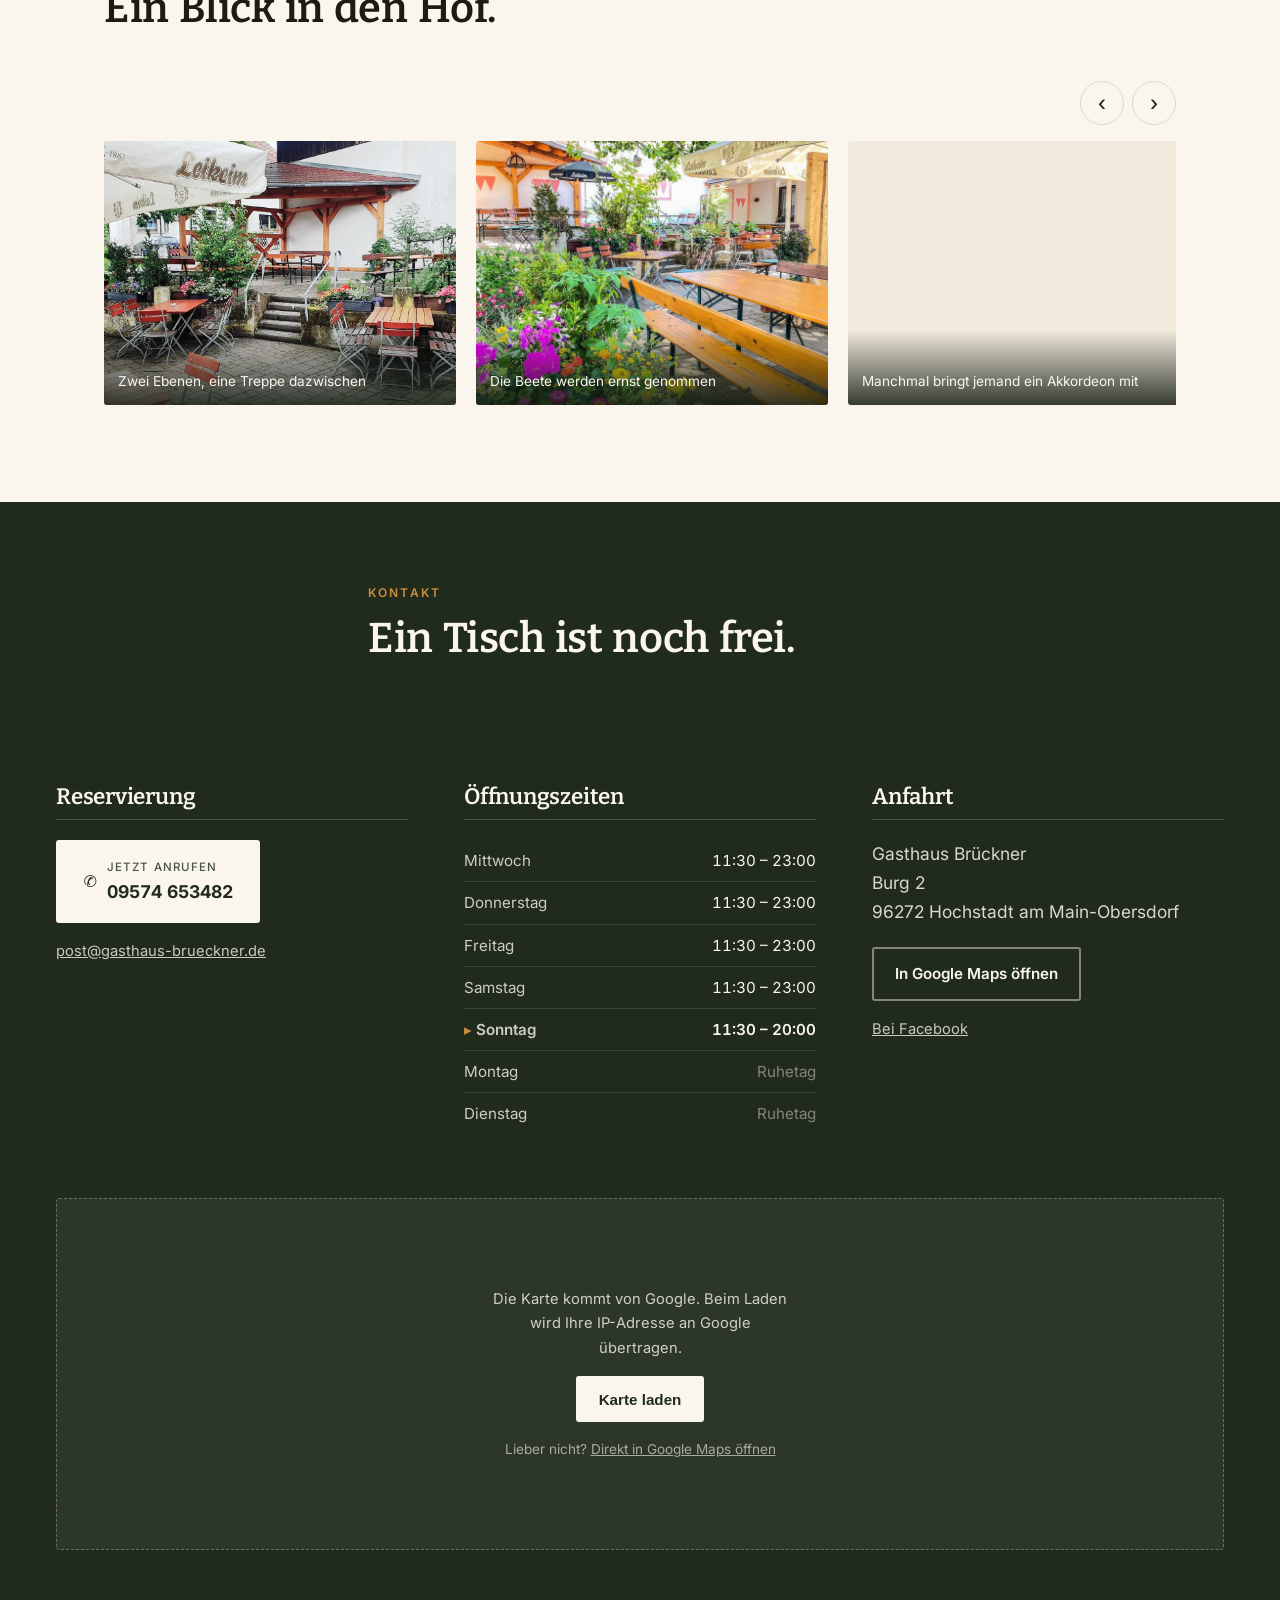
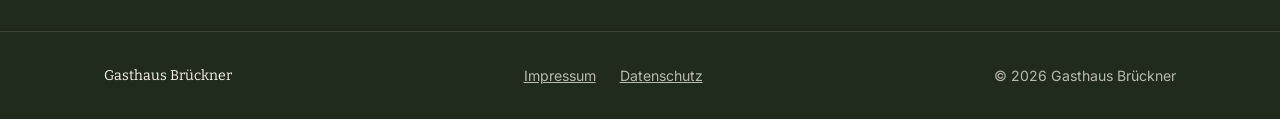
==== commit c4e1e6bc: "Echte Adresse eingesetzt: Burg 2, 96272 Hochstadt am Main-Obersdorf Dazu Geokoordinaten und Zahlungs" ====
--- a/index.html
+++ b/index.html
@@ -13,12 +13,13 @@
     <!--
       ENTWURFSFASSUNG — nicht indexieren.
 
-      Die Seite ist öffentlich erreichbar, damit man sie herzeigen kann. Sie
-      soll aber nicht in der Google-Suche auftauchen, solange die Adresse ein
-      Platzhalter ist und das Impressum fehlt — eine Seite, die unter dem
-      Namen eines echten Betriebs rankt, muss stimmen.
-
-      Vor dem echten Livegang: diese Zeile löschen (und robots.txt anpassen).
+      Adresse und Telefon stimmen jetzt. Was noch fehlt, ist das Impressum:
+      Inhabername und die Angaben nach § 5 DDG. Eine gewerbliche Seite ohne
+      vollständiges Impressum in den Index zu lassen, ist die klassische
+      Abmahnfalle — deshalb bleibt die Sperre bis dahin stehen.
+
+      Zum Freischalten: diese Zeile löschen UND die Disallow-Zeile in
+      robots.txt entfernen. Beides, sonst wirkt die Sperre weiter.
     -->
     <meta name="robots" content="noindex, nofollow" />
 
@@ -30,7 +31,13 @@
       property="og:description"
       content="Fränkischer Mittagstisch, Biergarten unter alter Eiche, Leikeim vom Fass."
     />
-    <meta property="og:image" content="bilder/eiche-tag.jpg" />
+    <!-- Absolut, nicht relativ: WhatsApp und Facebook holen das Bild von
+         ihren eigenen Servern und können einen relativen Pfad nicht auflösen. -->
+    <meta
+      property="og:image"
+      content="https://laurenzcopywriting-stack.github.io/gasthaus-brueckner/bilder/eiche-tag.jpg"
+    />
+    <meta property="og:url" content="https://laurenzcopywriting-stack.github.io/gasthaus-brueckner/" />
     <meta property="og:locale" content="de_DE" />
 
     <link rel="preconnect" href="https://fonts.googleapis.com" />
@@ -45,9 +52,13 @@
       Strukturierte Daten für Google. Damit erscheinen Öffnungszeiten und
       Telefonnummer direkt im Suchergebnis, statt dass jemand erst die Seite
       öffnen muss.
-      Telefon steht. ACHTUNG: die Adresse ist noch Platzhalter — Google prüft
-      Name, Adresse und Telefon gegeneinander, eine falsche Adresse schadet
-      hier mehr als gar keine.
+      Name, Adresse und Telefon stimmen jetzt mit dem Google-Eintrag überein —
+      genau darauf prüft Google. Die Koordinaten stammen aus dem
+      Google-Maps-Eintrag des Hauses.
+
+      Bewusst NICHT enthalten: aggregateRating. Bewertungen, die auf einer
+      fremden Plattform liegen, dürfen im eigenen Markup nicht ausgezeichnet
+      werden — die Sterne zeigt Google ohnehin aus dem eigenen Eintrag.
     -->
     <script type="application/ld+json">
       {
@@ -59,11 +70,18 @@
         "telephone": "+49-9574-653482",
         "address": {
           "@type": "PostalAddress",
-          "streetAddress": "Straße und Hausnummer",
-          "postalCode": "PLZ",
-          "addressLocality": "Ort",
+          "streetAddress": "Burg 2",
+          "postalCode": "96272",
+          "addressLocality": "Hochstadt am Main-Obersdorf",
           "addressCountry": "DE"
         },
+        "geo": {
+          "@type": "GeoCoordinates",
+          "latitude": 50.1339765,
+          "longitude": 11.156229
+        },
+        "hasMap": "https://www.google.com/maps/search/?api=1&query=Gasthaus+Br%C3%BCckner+Burg+2+96272+Hochstadt+am+Main",
+        "paymentAccepted": "Bargeld",
         "openingHoursSpecification": [
           {
             "@type": "OpeningHoursSpecification",
@@ -186,9 +204,9 @@
 
           <div class="info">
             <h2 class="info__titel">So finden Sie uns</h2>
-            <p class="info__gross">Straße und Hausnummer</p>
+            <p class="info__gross">Burg 2</p>
             <p class="info__klein">
-              PLZ Ort<br />
+              96272 Hochstadt am Main-Obersdorf<br />
               Parkplätze direkt am Haus.
             </p>
           </div>
@@ -602,12 +620,12 @@
             <h3>Anfahrt</h3>
             <address>
               Gasthaus Brückner<br />
-              Straße und Hausnummer<br />
-              PLZ Ort
+              Burg 2<br />
+              96272 Hochstadt am Main-Obersdorf
             </address>
             <a
               class="knopf knopf--rand-hell"
-              href="https://www.google.com/maps/search/?api=1&amp;query=50.1339765%2C11.156229"
+              href="https://www.google.com/maps/search/?api=1&amp;query=Gasthaus+Br%C3%BCckner%2C+Burg+2%2C+96272+Hochstadt+am+Main"
               target="_blank"
               rel="noopener noreferrer"
             >
@@ -640,7 +658,7 @@
               Karte laden
             </button>
             <p class="karte-block__klein">
-              Lieber nicht? <a href="https://www.google.com/maps/search/?api=1&amp;query=50.1339765%2C11.156229" target="_blank" rel="noopener noreferrer">Direkt in Google Maps öffnen</a>
+              Lieber nicht? <a href="https://www.google.com/maps/search/?api=1&amp;query=Gasthaus+Br%C3%BCckner%2C+Burg+2%2C+96272+Hochstadt+am+Main" target="_blank" rel="noopener noreferrer">Direkt in Google Maps öffnen</a>
             </p>
           </div>
         </div>
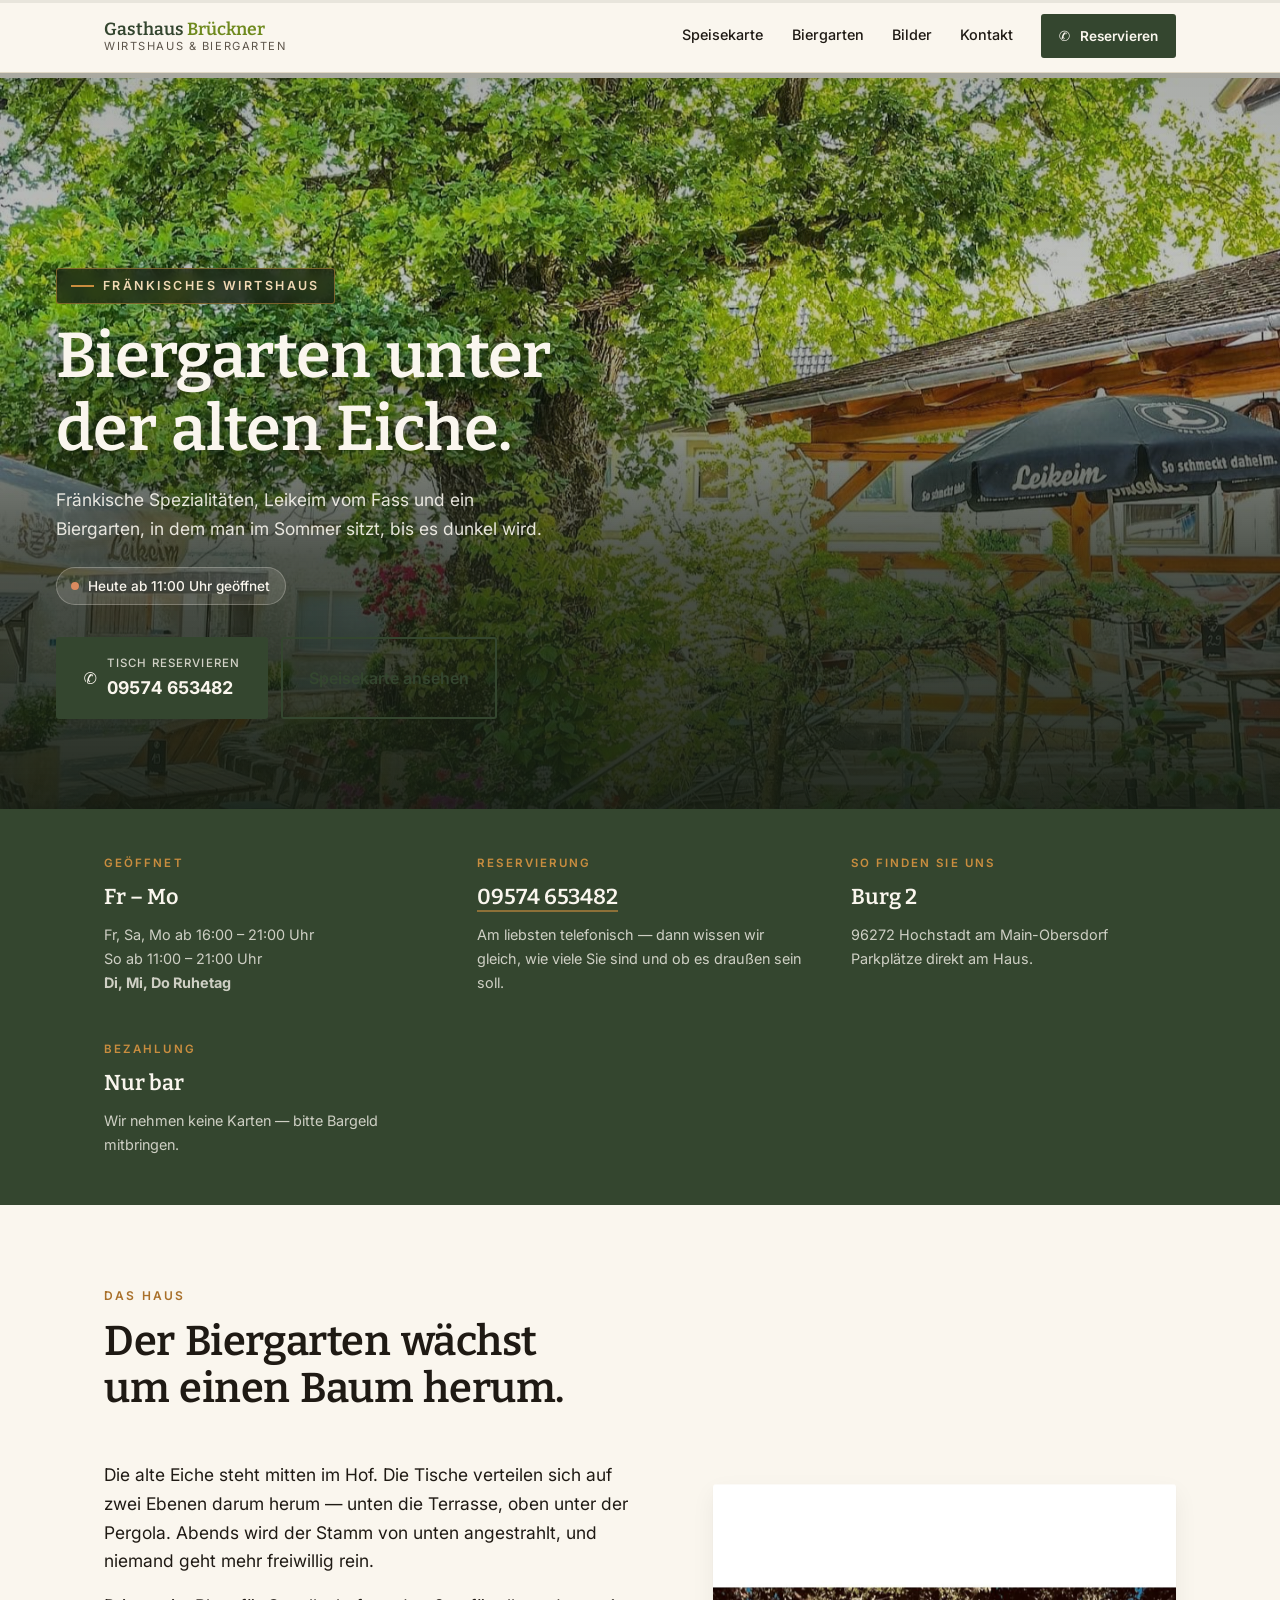
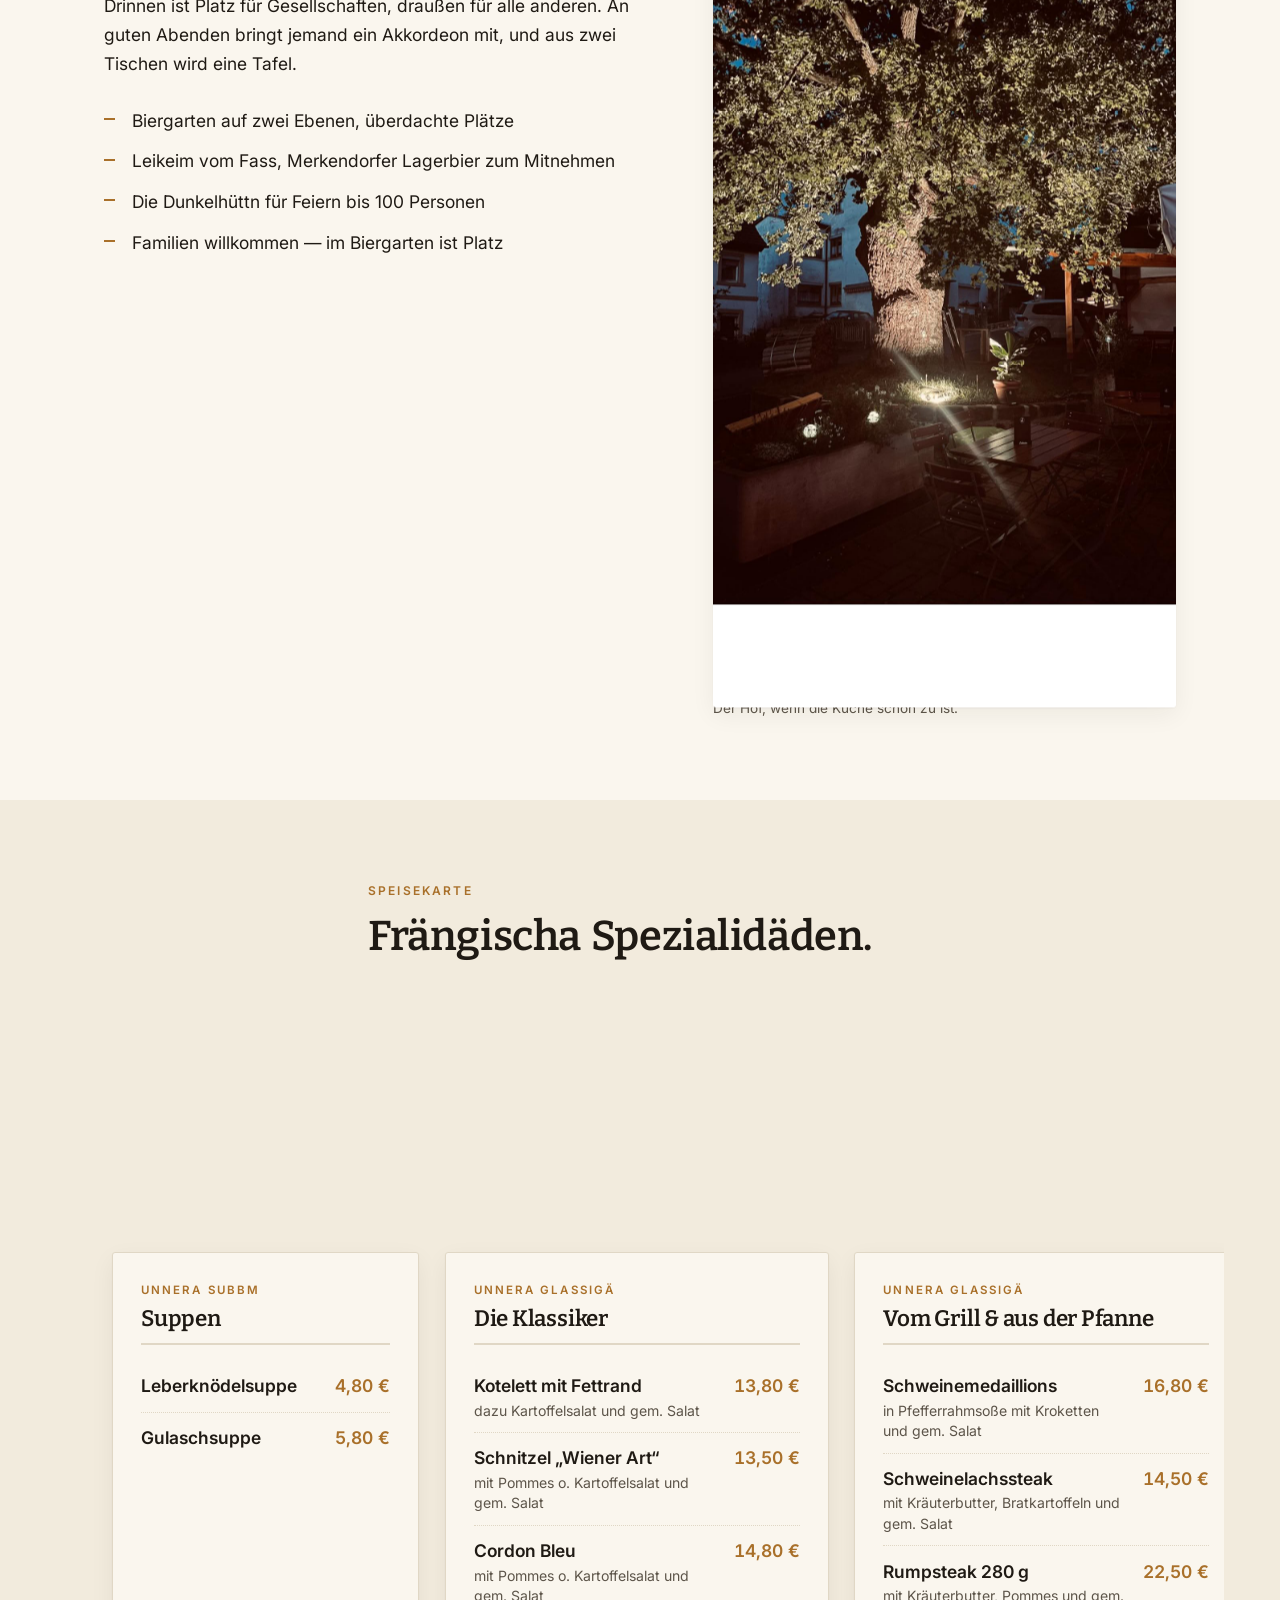
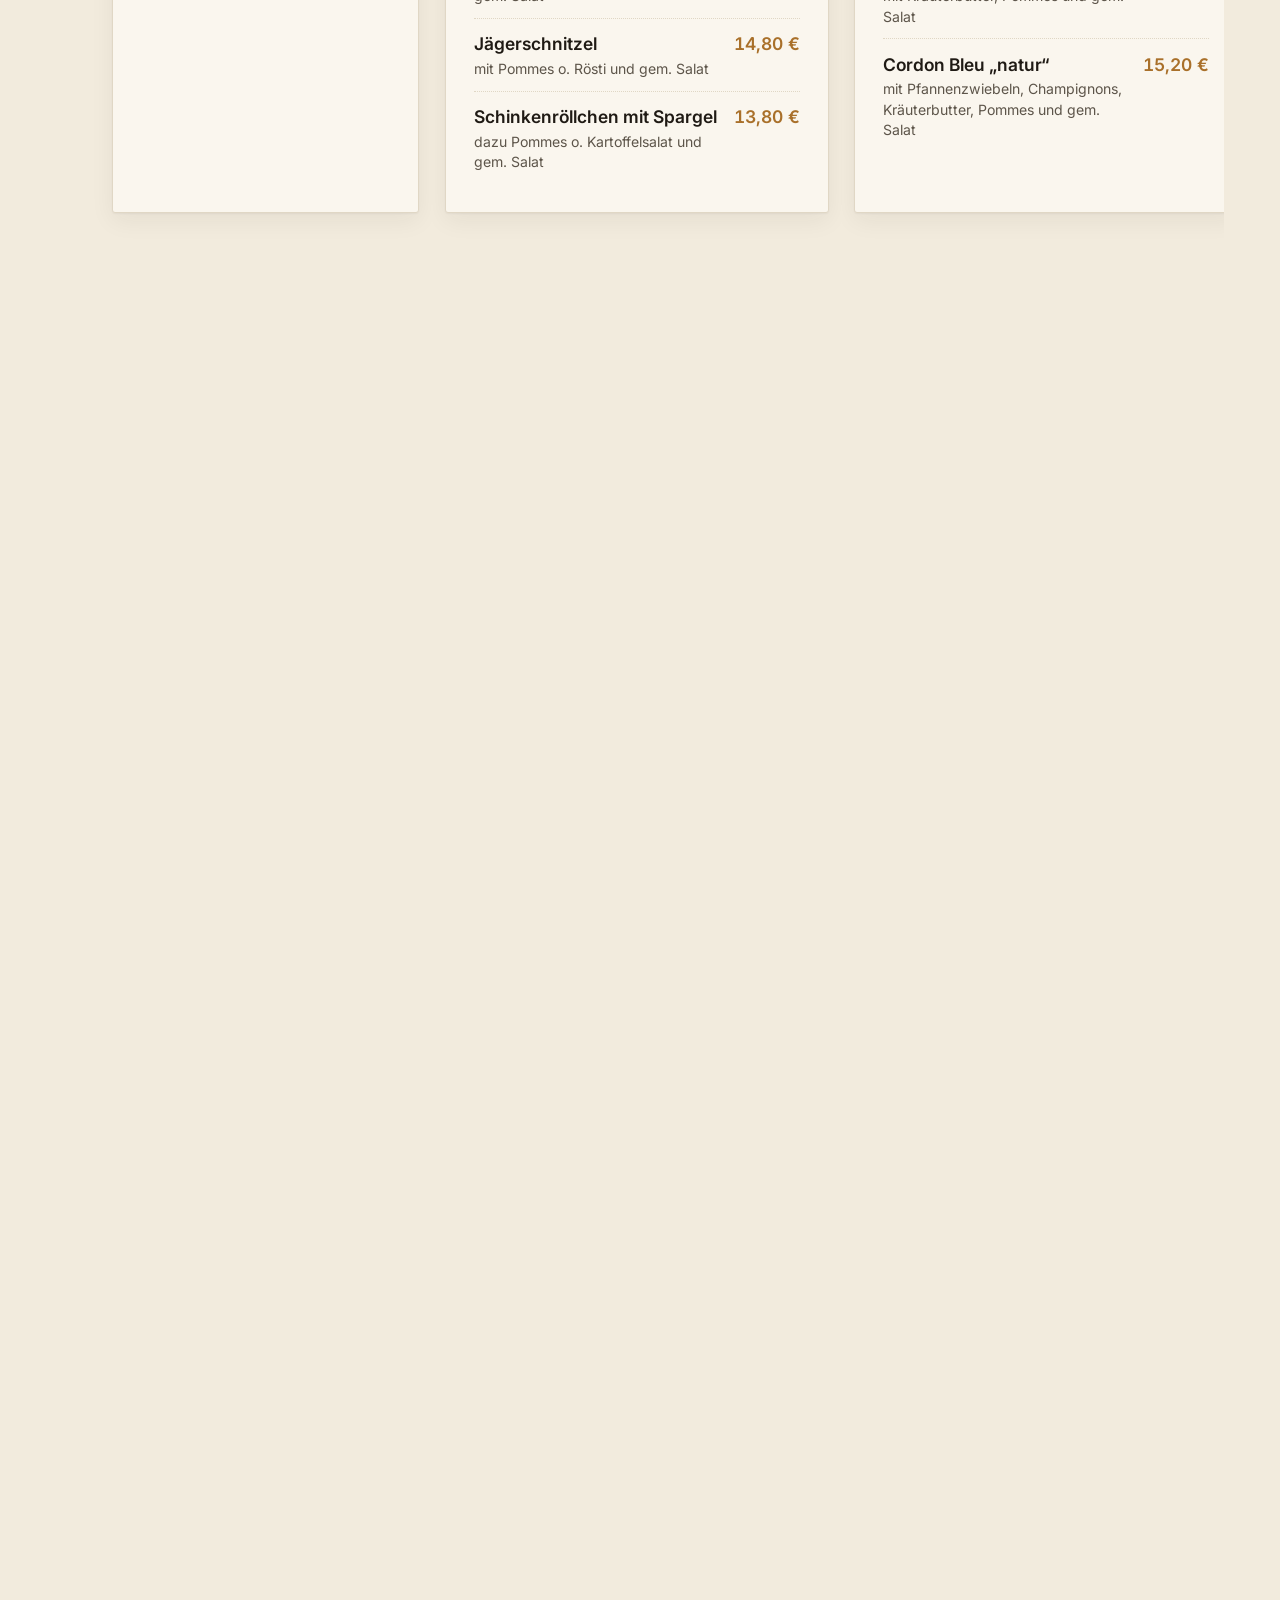
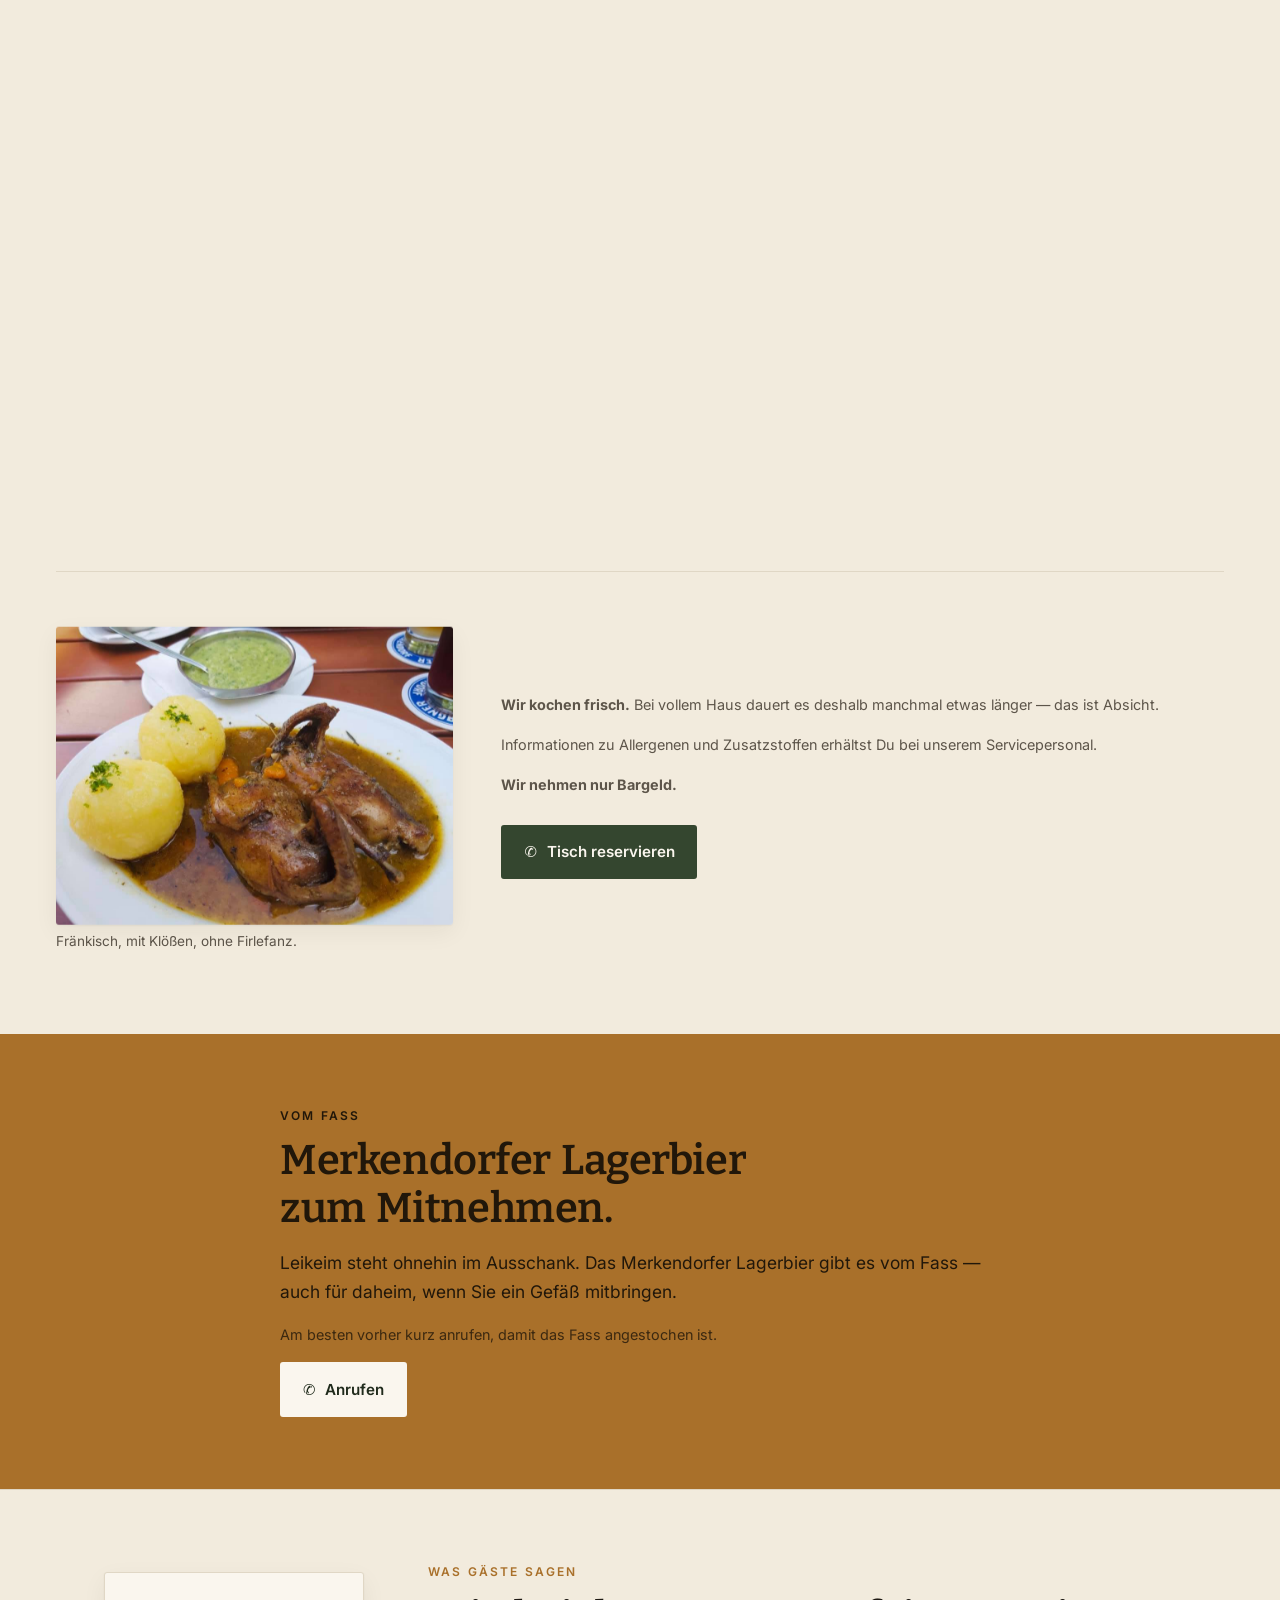
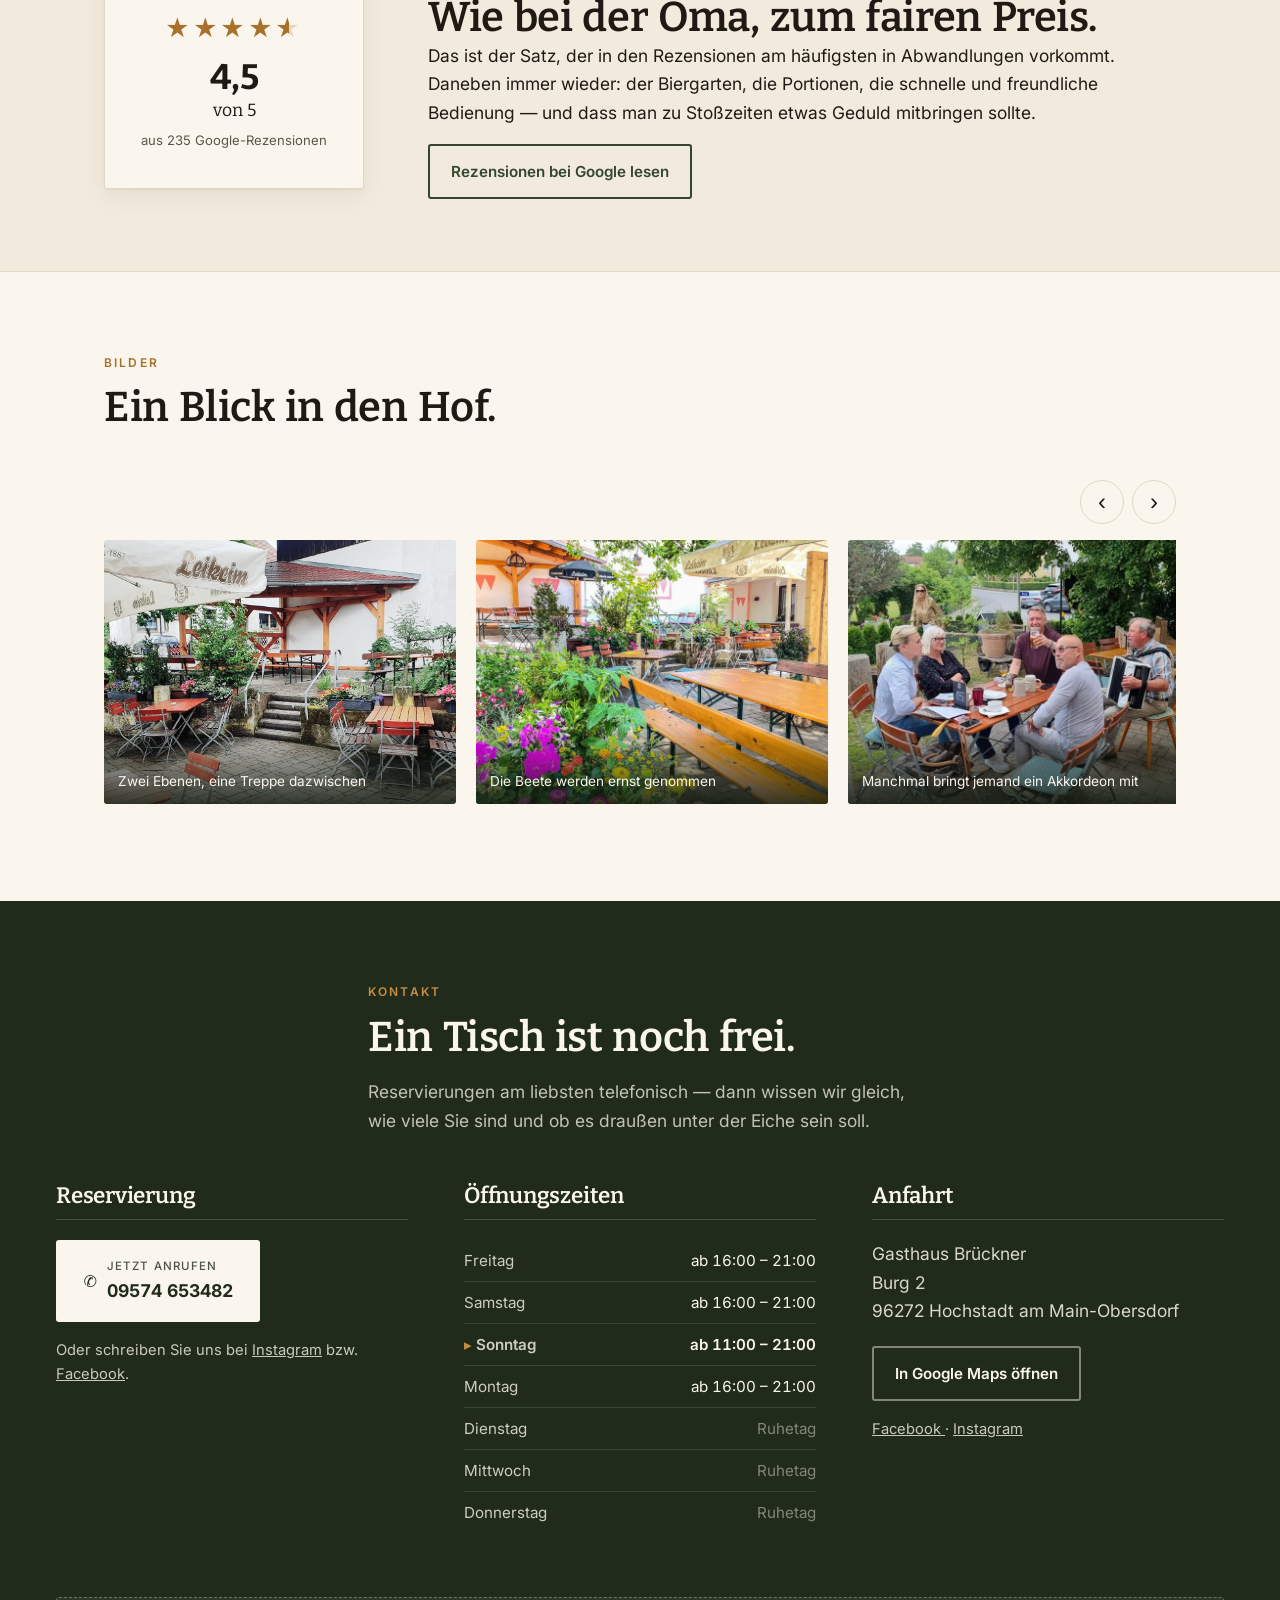
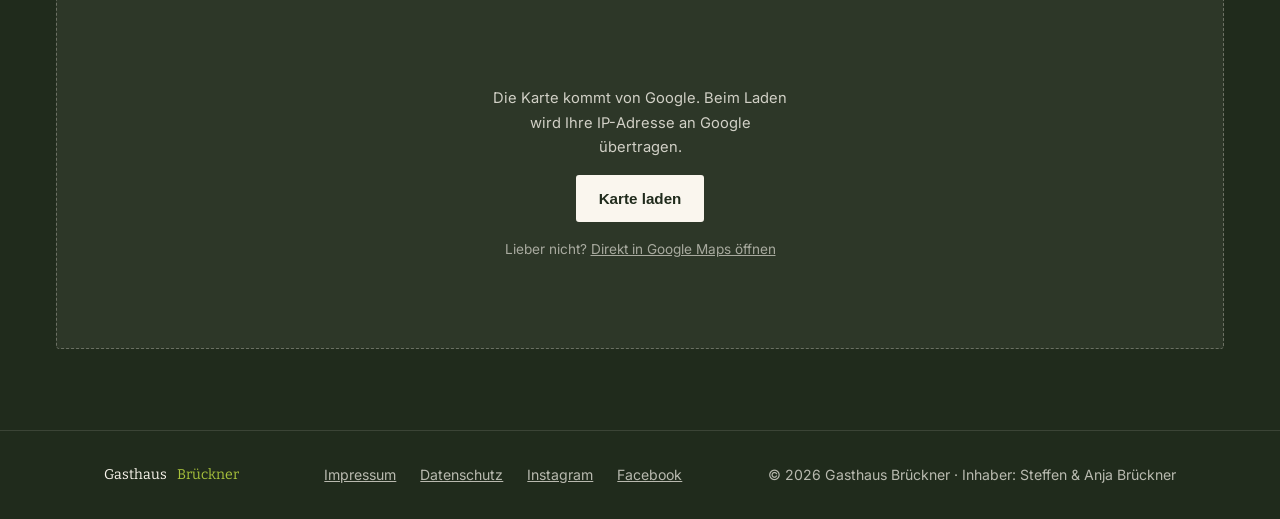
==== commit ace0cbd2: "Echte Speisekarte, echte Oeffnungszeiten, Inhaber, Social Quelle: Visitenkarte und Speisekarte des H" ====
--- a/index.html
+++ b/index.html
@@ -6,7 +6,7 @@
     <title>Gasthaus Brückner — Wirtshaus & Biergarten</title>
     <meta
       name="description"
-      content="Fränkisches Wirtshaus mit Biergarten unter alter Eiche. Täglich wechselnder Mittagstisch, Braten aus dem Rohr, Leikeim vom Fass. Mittwoch bis Sonntag geöffnet."
+      content="Fränkische Spezialitäten und Biergarten unter alter Eiche in Hochstadt am Main-Obersdorf. Freitag bis Montag geöffnet, sonntags schon ab 11 Uhr. Feiern bis 100 Personen in der Dunkelhüttn."
     />
     <meta name="theme-color" content="#34462f" />
 
@@ -29,7 +29,7 @@
     <meta property="og:title" content="Gasthaus Brückner — Wirtshaus & Biergarten" />
     <meta
       property="og:description"
-      content="Fränkischer Mittagstisch, Biergarten unter alter Eiche, Leikeim vom Fass."
+      content="Fränkische Spezialitäten, Biergarten unter alter Eiche, Leikeim vom Fass. Feiern bis 100 Personen."
     />
     <!-- Absolut, nicht relativ: WhatsApp und Facebook holen das Bild von
          ihren eigenen Servern und können einen relativen Pfad nicht auflösen. -->
@@ -85,16 +85,20 @@
         "openingHoursSpecification": [
           {
             "@type": "OpeningHoursSpecification",
-            "dayOfWeek": ["Wednesday", "Thursday", "Friday", "Saturday"],
-            "opens": "11:30",
-            "closes": "23:00"
+            "dayOfWeek": ["Friday", "Saturday", "Monday"],
+            "opens": "16:00",
+            "closes": "21:00"
           },
           {
             "@type": "OpeningHoursSpecification",
             "dayOfWeek": "Sunday",
-            "opens": "11:30",
-            "closes": "20:00"
+            "opens": "11:00",
+            "closes": "21:00"
           }
+        ],
+        "sameAs": [
+          "https://www.facebook.com/gasthausbrueckner",
+          "https://www.instagram.com/gasthausbrueckner"
         ]
       }
     </script>
@@ -110,9 +114,25 @@
 
     <header class="kopf" id="kopf">
       <div class="kopf__innen">
+        <!--
+          Logo-Platz. Sobald `bilder/logo.png` (oder .svg) da ist, erscheint
+          das Zeichen automatisch — bis dahin bleibt das <img> ohne Datei
+          unsichtbar (onerror blendet es aus) und die Wortmarke daneben trägt
+          allein. So bricht nichts, egal ob die Datei existiert.
+        -->
         <a class="marke" href="#oben">
-          <span class="marke__name">Gasthaus Brückner</span>
-          <span class="marke__zusatz">Wirtshaus &amp; Biergarten</span>
+          <img
+            class="marke__zeichen"
+            src="bilder/logo.png"
+            alt=""
+            width="44"
+            height="44"
+            onerror="this.remove()"
+          />
+          <span class="marke__text">
+            <span class="marke__name">Gasthaus <em>Brückner</em></span>
+            <span class="marke__zusatz">Wirtshaus &amp; Biergarten</span>
+          </span>
         </a>
 
         <button
@@ -126,7 +146,7 @@
         </button>
 
         <nav class="nav" id="hauptnav" aria-label="Hauptnavigation">
-          <a href="#mittagstisch">Mittagstisch</a>
+          <a href="#speisekarte">Speisekarte</a>
           <a href="#biergarten">Biergarten</a>
           <a href="#bilder">Bilder</a>
           <a href="#kontakt">Kontakt</a>
@@ -154,8 +174,8 @@
           <p class="buehne__ort" data-auf>Fränkisches Wirtshaus</p>
           <h1 data-worte>Biergarten unter der alten Eiche.</h1>
           <p class="buehne__text" data-auf>
-            Täglich wechselnder Mittagstisch, Braten aus dem Rohr und Leikeim vom
-            Fass. Im Sommer sitzt man draußen, bis es dunkel wird.
+            Fränkische Spezialitäten, Leikeim vom Fass und ein Biergarten, in
+            dem man im Sommer sitzt, bis es dunkel wird.
           </p>
 
           <p class="status" id="status" data-auf hidden>
@@ -171,8 +191,8 @@
                 <strong class="knopf__nummer">09574 653482</strong>
               </span>
             </a>
-            <a class="knopf knopf--rand knopf--gross" href="#mittagstisch">
-              Mittagstisch ansehen
+            <a class="knopf knopf--rand knopf--gross" href="#speisekarte">
+              Speisekarte ansehen
             </a>
           </div>
         </div>
@@ -183,11 +203,11 @@
         <div class="infos__raster" data-staffel="110">
           <div class="info">
             <h2 class="info__titel">Geöffnet</h2>
-            <p class="info__gross">Mi – So</p>
+            <p class="info__gross">Fr – Mo</p>
             <p class="info__klein">
-              Mi – Sa 11:30 – 23:00 Uhr<br />
-              So 11:30 – 20:00 Uhr<br />
-              Montag &amp; Dienstag Ruhetag
+              Fr, Sa, Mo ab 16:00 – 21:00 Uhr<br />
+              So ab 11:00 – 21:00 Uhr<br />
+              <strong>Di, Mi, Do Ruhetag</strong>
             </p>
           </div>
 
@@ -249,7 +269,7 @@
             <ul class="merkmale">
               <li>Biergarten auf zwei Ebenen, überdachte Plätze</li>
               <li>Leikeim vom Fass, Merkendorfer Lagerbier zum Mitnehmen</li>
-              <li>Saal für Gesellschaften und Feiern nach Absprache</li>
+              <li>Die Dunkelhüttn für Feiern bis 100 Personen</li>
               <li>Familien willkommen — im Biergarten ist Platz</li>
             </ul>
           </div>
@@ -269,15 +289,14 @@
         </div>
       </section>
 
-      <!-- ---------- Mittagstisch ---------- -->
-      <section class="abschnitt abschnitt--hell" id="mittagstisch">
+      <!-- ---------- Speisekarte ---------- -->
+      <section class="abschnitt abschnitt--hell" id="speisekarte">
         <div class="abschnitt__kopf">
-          <p class="kicker" data-auf>Mittagstisch</p>
-          <h2 data-worte>Zehn Gerichte, jeden Tag neu.</h2>
+          <p class="kicker" data-auf>Speisekarte</p>
+          <h2 data-worte>Frängischa Spezialidäden.</h2>
           <p class="abschnitt__vorspann" data-auf>
-            Auf dem Aushang steht das Datum, darunter die Gerichte des Tages.
-            Braten stehen stundenlang im Rohr — nichts davon kommt schnell auf
-            den Teller.
+            So stehen sie auf der Karte im Haus — und so lassen wir sie auch
+            hier stehen. Dazu Leikeim vom Fass.
           </p>
         </div>
 
@@ -291,124 +310,221 @@
           <div class="passage__buehne">
             <div class="passage__spur">
               <article class="gang">
-                <p class="gang__marke">Zum Anfangen</p>
-                <h3>Suppe</h3>
+                <p class="gang__marke">Unnera Subbm</p>
+                <h3>Suppen</h3>
                 <ul class="speisen">
                   <li class="speise">
                     <span class="speise__text">
                       <span class="speise__name">Leberknödelsuppe</span>
                     </span>
-                    <span class="speise__preis">3,50 €</span>
+                    <span class="speise__preis">4,80&nbsp;€</span>
+                  </li>
+                  <li class="speise">
+                    <span class="speise__text">
+                      <span class="speise__name">Gulaschsuppe</span>
+                    </span>
+                    <span class="speise__preis">5,80&nbsp;€</span>
                   </li>
                 </ul>
               </article>
 
               <article class="gang gang--breit">
-                <p class="gang__marke">Aus dem Rohr</p>
-                <h3>Braten</h3>
+                <p class="gang__marke">Unnera Glassigä</p>
+                <h3>Die Klassiker</h3>
                 <ul class="speisen">
                   <li class="speise">
                     <span class="speise__text">
-                      <span class="speise__name">Wildschweinbraten</span>
-                      <span class="speise__dazu">mit Klößen, Preiselbeeren und Rotkohl</span>
-                    </span>
-                    <span class="speise__preis">13,80 €</span>
-                  </li>
-                  <li class="speise">
-                    <span class="speise__text">
-                      <span class="speise__name">Kalbsrahmbraten</span>
-                      <span class="speise__dazu">mit Klößen und frischem Wirsing</span>
-                    </span>
-                    <span class="speise__preis">12,20 €</span>
-                  </li>
-                  <li class="speise">
-                    <span class="speise__text">
-                      <span class="speise__name">Sauerbraten</span>
-                      <span class="speise__dazu">mit Klößen und Rotkohl</span>
-                    </span>
-                    <span class="speise__preis">11,20 €</span>
-                  </li>
-                  <li class="speise">
-                    <span class="speise__text">
-                      <span class="speise__name">Spießbraten</span>
-                      <span class="speise__dazu">mit Klößen und Salat</span>
-                    </span>
-                    <span class="speise__preis">10,20 €</span>
+                      <span class="speise__name">Kotelett mit Fettrand</span>
+                      <span class="speise__dazu">dazu Kartoffelsalat und gem. Salat</span>
+                    </span>
+                    <span class="speise__preis">13,80&nbsp;€</span>
+                  </li>
+                  <li class="speise">
+                    <span class="speise__text">
+                      <span class="speise__name">Schnitzel „Wiener Art“</span>
+                      <span class="speise__dazu">mit Pommes o. Kartoffelsalat und gem. Salat</span>
+                    </span>
+                    <span class="speise__preis">13,50&nbsp;€</span>
+                  </li>
+                  <li class="speise">
+                    <span class="speise__text">
+                      <span class="speise__name">Cordon Bleu</span>
+                      <span class="speise__dazu">mit Pommes o. Kartoffelsalat und gem. Salat</span>
+                    </span>
+                    <span class="speise__preis">14,80&nbsp;€</span>
+                  </li>
+                  <li class="speise">
+                    <span class="speise__text">
+                      <span class="speise__name">Jägerschnitzel</span>
+                      <span class="speise__dazu">mit Pommes o. Rösti und gem. Salat</span>
+                    </span>
+                    <span class="speise__preis">14,80&nbsp;€</span>
+                  </li>
+                  <li class="speise">
+                    <span class="speise__text">
+                      <span class="speise__name">Schinkenröllchen mit Spargel</span>
+                      <span class="speise__dazu">dazu Pommes o. Kartoffelsalat und gem. Salat</span>
+                    </span>
+                    <span class="speise__preis">13,80&nbsp;€</span>
                   </li>
                 </ul>
               </article>
 
-              <!-- Die Spezialität bekommt eine eigene Karte mit Bild: sie ist
-                   der Grund, warum Leute herfahren, und ginge in einer Liste
-                   unter. -->
-              <article class="gang gang--bild">
-                <figure class="gang__figur">
-                  <img
-                    src="bilder/haustaeubchen.jpg"
-                    alt="Haustäubchen mit zwei Klößen, Soße und Wirsing"
-                    loading="lazy"
-                    decoding="async"
-                    width="960"
-                    height="720"
-                  />
-                </figure>
-                <p class="gang__marke">Die Spezialität</p>
-                <h3>Haustäubchen</h3>
-                <p class="gang__text">
-                  Mit Klößen und frischem Wirsing. Das teuerste Gericht der Karte —
-                  und das, wegen dem Leute herfahren.
-                </p>
-                <p class="gang__preis">15,20 €</p>
-              </article>
-
               <article class="gang gang--breit">
-                <p class="gang__marke">Aus der Pfanne</p>
-                <h3>Schnitzel &amp; Fisch</h3>
+                <p class="gang__marke">Unnera Glassigä</p>
+                <h3>Vom Grill &amp; aus der Pfanne</h3>
                 <ul class="speisen">
                   <li class="speise">
                     <span class="speise__text">
-                      <span class="speise__name">Seelachsfilet „gebacken“</span>
-                      <span class="speise__dazu">mit Kartoffelsalat, Remoulade und gem. Salat</span>
-                    </span>
-                    <span class="speise__preis">11,20 €</span>
-                  </li>
-                  <li class="speise">
-                    <span class="speise__text">
-                      <span class="speise__name">Cordon Bleu</span>
-                      <span class="speise__dazu">mit Pommes oder Kartoffelsalat und gem. Salat</span>
-                    </span>
-                    <span class="speise__preis">10,80 €</span>
-                  </li>
-                  <li class="speise">
-                    <span class="speise__text">
-                      <span class="speise__name">Schnitzel „Wiener Art“</span>
-                      <span class="speise__dazu">mit Pommes oder Kartoffelsalat und gem. Salat</span>
-                    </span>
-                    <span class="speise__preis">9,80 €</span>
+                      <span class="speise__name">Schweinemedaillions</span>
+                      <span class="speise__dazu">in Pfefferrahmsoße mit Kroketten und gem. Salat</span>
+                    </span>
+                    <span class="speise__preis">16,80&nbsp;€</span>
+                  </li>
+                  <li class="speise">
+                    <span class="speise__text">
+                      <span class="speise__name">Schweinelachssteak</span>
+                      <span class="speise__dazu">mit Kräuterbutter, Bratkartoffeln und gem. Salat</span>
+                    </span>
+                    <span class="speise__preis">14,50&nbsp;€</span>
+                  </li>
+                  <li class="speise">
+                    <span class="speise__text">
+                      <span class="speise__name">Rumpsteak 280&nbsp;g</span>
+                      <span class="speise__dazu">mit Kräuterbutter, Pommes und gem. Salat</span>
+                    </span>
+                    <span class="speise__preis">22,50&nbsp;€</span>
+                  </li>
+                  <li class="speise">
+                    <span class="speise__text">
+                      <span class="speise__name">Cordon Bleu „natur“</span>
+                      <span class="speise__dazu">mit Pfannenzwiebeln, Champignons, Kräuterbutter, Pommes und gem. Salat</span>
+                    </span>
+                    <span class="speise__preis">15,20&nbsp;€</span>
                   </li>
                 </ul>
               </article>
 
               <article class="gang">
-                <p class="gang__marke">Zum Schluss</p>
-                <h3>Nachspeise</h3>
+                <p class="gang__marke">A weng an Fiesch</p>
+                <h3>Fisch</h3>
                 <ul class="speisen">
                   <li class="speise">
                     <span class="speise__text">
-                      <span class="speise__name">Vanilleeis</span>
-                      <span class="speise__dazu">mit heißen Himbeeren und Sahne</span>
-                    </span>
-                    <span class="speise__preis">4,80 €</span>
+                      <span class="speise__name">Seelachs „gebacken“</span>
+                      <span class="speise__dazu">mit Kartoffelsalat, Remoulade und gem. Salat</span>
+                    </span>
+                    <span class="speise__preis">17,80&nbsp;€</span>
+                  </li>
+                  <li class="speise">
+                    <span class="speise__text">
+                      <span class="speise__name">Zanderfilet „mehliert“</span>
+                      <span class="speise__dazu">mit Salzkartoffeln, Sahnemeerrettich und gem. Salat</span>
+                    </span>
+                    <span class="speise__preis">18,50&nbsp;€</span>
                   </li>
                 </ul>
               </article>
 
-              <!-- Letzte Karte: hier hat man gerade Appetit. -->
+              <article class="gang gang--breit">
+                <p class="gang__marke">Fürn glann Hunger</p>
+                <h3>Kleinigkeiten</h3>
+                <ul class="speisen">
+                  <li class="speise">
+                    <span class="speise__text">
+                      <span class="speise__name">Currywurst</span>
+                      <span class="speise__dazu">mit Pommes</span>
+                    </span>
+                    <span class="speise__preis">10,50&nbsp;€</span>
+                  </li>
+                  <li class="speise">
+                    <span class="speise__text">
+                      <span class="speise__name">Kinderschnitzel</span>
+                      <span class="speise__dazu">mit Pommes</span>
+                    </span>
+                    <span class="speise__preis">8,20&nbsp;€</span>
+                  </li>
+                  <li class="speise">
+                    <span class="speise__text">
+                      <span class="speise__name">Gebackener Camembert</span>
+                      <span class="speise__dazu">mit Kartoffelsalat, Preiselbeeren, Toast und gem. Salat</span>
+                    </span>
+                    <span class="speise__preis">10,80&nbsp;€</span>
+                  </li>
+                  <li class="speise">
+                    <span class="speise__text">
+                      <span class="speise__name">Hausgemachte Sülze</span>
+                      <span class="speise__dazu">mit Musik und Bratkartoffeln</span>
+                    </span>
+                    <span class="speise__preis">11,00&nbsp;€</span>
+                  </li>
+                  <li class="speise">
+                    <span class="speise__text">
+                      <span class="speise__name">Jäger Toast</span>
+                      <span class="speise__dazu">mit gekochtem Schinken, Champignons, Zwiebeln und Käse überbacken</span>
+                    </span>
+                    <span class="speise__preis">10,50&nbsp;€</span>
+                  </li>
+                </ul>
+              </article>
+
+              <article class="gang">
+                <p class="gang__marke">Zum Schluss</p>
+                <h3>Dessert</h3>
+                <ul class="speisen">
+                  <li class="speise">
+                    <span class="speise__text">
+                      <span class="speise__name">„Verdauerla“</span>
+                      <span class="speise__dazu">Eichenfass Willi</span>
+                    </span>
+                    <span class="speise__preis">3,80&nbsp;€</span>
+                  </li>
+                  <li class="speise">
+                    <span class="speise__text">
+                      <span class="speise__name">Vanilleeis</span>
+                      <span class="speise__dazu">mit heißen Himbeeren</span>
+                    </span>
+                    <span class="speise__preis">5,00&nbsp;€</span>
+                  </li>
+                  <li class="speise">
+                    <span class="speise__text">
+                      <span class="speise__name">Dessert der Woche</span>
+                      <span class="speise__dazu">Sprich uns gerne an!</span>
+                    </span>
+                    <span class="speise__preis">5,00&nbsp;€</span>
+                  </li>
+                  <li class="speise">
+                    <span class="speise__text">
+                      <span class="speise__name">Espresso</span>
+                    </span>
+                    <span class="speise__preis">2,50&nbsp;€</span>
+                  </li>
+                  <li class="speise">
+                    <span class="speise__text">
+                      <span class="speise__name">Cappuccino</span>
+                    </span>
+                    <span class="speise__preis">2,80&nbsp;€</span>
+                  </li>
+                </ul>
+              </article>
+
+              <article class="gang gang--feier">
+                <p class="gang__marke">Dei nägsta Feier bei uns</p>
+                <h3>Die Dunkelhüttn</h3>
+                <p class="gang__text">
+                  Sprich uns an und wir planen Deine Feier: Sektempfang, Buffet
+                  oder à la carte, Vorspeisen und Desserts — bis zu 100 Personen.
+                </p>
+                <a class="knopf knopf--voll" href="tel:+499574653482">
+                  <span aria-hidden="true">✆</span> Anfragen
+                </a>
+              </article>
+
               <article class="gang gang--ruf">
                 <p class="gang__marke">Und jetzt?</p>
                 <h3>Tisch sichern.</h3>
                 <p class="gang__text">
-                  Sonn- und Feiertage sind schnell voll. Ein Anruf reicht.
+                  Sonntags und an Feiertagen ist es schnell voll. Ein Anruf reicht.
                 </p>
                 <a class="knopf knopf--voll" href="tel:+499574653482">
                   <span aria-hidden="true">✆</span> 09574 653482
@@ -418,22 +534,32 @@
           </div>
         </div>
 
+        <!-- Steht außerhalb der Spur: die Pflichtangabe soll nicht seitwärts
+             davonfahren, sondern nach der Passage lesbar sein. -->
         <div class="karte__fuss">
           <figure class="aushang" data-auf>
             <img
-              src="bilder/mittagstisch-aushang.jpg"
-              alt="Der Aushang mit dem Mittagstisch vom 31.07."
+              data-parallax="5"
+              src="bilder/haustaeubchen.jpg"
+              alt="Ein Teller mit Braten, Klößen und Gemüse"
               loading="lazy"
               decoding="async"
-              width="1039"
-              height="1500"
+              width="960"
+              height="720"
             />
-            <figcaption>Der Aushang am Eingang — hier steht, was heute gilt.</figcaption>
+            <figcaption>Fränkisch, mit Klößen, ohne Firlefanz.</figcaption>
           </figure>
 
           <div class="karte__hinweise">
-            <p><strong>Stand der Preise: 31.07.</strong> Der Mittagstisch wechselt täglich; maßgeblich ist der Aushang am Haus.</p>
-            <p>Angaben zu Zusatzstoffen und Allergenen erhalten Sie auf Nachfrage bei unserem Personal.</p>
+            <p>
+              <strong>Wir kochen frisch.</strong> Bei vollem Haus dauert es
+              deshalb manchmal etwas länger — das ist Absicht.
+            </p>
+            <p>
+              Informationen zu Allergenen und Zusatzstoffen erhältst Du bei
+              unserem Servicepersonal.
+            </p>
+            <p><strong>Wir nehmen nur Bargeld.</strong></p>
             <a class="knopf knopf--voll" href="tel:+499574653482">
               <span aria-hidden="true">✆</span> Tisch reservieren
             </a>
@@ -596,8 +722,15 @@
                 <strong class="knopf__nummer">09574 653482</strong>
               </span>
             </a>
+            <!-- Die E-Mail-Adresse des Hauses liegt noch nicht vor. Eine
+                 erfundene stünde hier schlimmer als gar keine: Anfragen
+                 gingen ins Nichts. Stattdessen die beiden Kanäle, die es
+                 nachweislich gibt. -->
             <p class="kontakt__zeile">
-              <a href="mailto:post@gasthaus-brueckner.de">post@gasthaus-brueckner.de</a>
+              Oder schreiben Sie uns bei
+              <a href="https://www.instagram.com/gasthausbrueckner" target="_blank" rel="noopener noreferrer">Instagram</a>
+              bzw.
+              <a href="https://www.facebook.com/gasthausbrueckner" target="_blank" rel="noopener noreferrer">Facebook</a>.
             </p>
           </div>
 
@@ -606,13 +739,13 @@
             <!-- data-tag: script.js hebt hiermit den heutigen Tag hervor,
                  ohne dass die Zeiten doppelt gepflegt werden müssen. -->
             <dl class="zeiten">
-              <div class="zeiten__zeile" data-tag="3"><dt>Mittwoch</dt><dd>11:30 – 23:00</dd></div>
-              <div class="zeiten__zeile" data-tag="4"><dt>Donnerstag</dt><dd>11:30 – 23:00</dd></div>
-              <div class="zeiten__zeile" data-tag="5"><dt>Freitag</dt><dd>11:30 – 23:00</dd></div>
-              <div class="zeiten__zeile" data-tag="6"><dt>Samstag</dt><dd>11:30 – 23:00</dd></div>
-              <div class="zeiten__zeile" data-tag="0"><dt>Sonntag</dt><dd>11:30 – 20:00</dd></div>
-              <div class="zeiten__zeile zeiten__zeile--zu" data-tag="1"><dt>Montag</dt><dd>Ruhetag</dd></div>
+              <div class="zeiten__zeile" data-tag="5"><dt>Freitag</dt><dd>ab 16:00 – 21:00</dd></div>
+              <div class="zeiten__zeile" data-tag="6"><dt>Samstag</dt><dd>ab 16:00 – 21:00</dd></div>
+              <div class="zeiten__zeile" data-tag="0"><dt>Sonntag</dt><dd>ab 11:00 – 21:00</dd></div>
+              <div class="zeiten__zeile" data-tag="1"><dt>Montag</dt><dd>ab 16:00 – 21:00</dd></div>
               <div class="zeiten__zeile zeiten__zeile--zu" data-tag="2"><dt>Dienstag</dt><dd>Ruhetag</dd></div>
+              <div class="zeiten__zeile zeiten__zeile--zu" data-tag="3"><dt>Mittwoch</dt><dd>Ruhetag</dd></div>
+              <div class="zeiten__zeile zeiten__zeile--zu" data-tag="4"><dt>Donnerstag</dt><dd>Ruhetag</dd></div>
             </dl>
           </div>
 
@@ -632,8 +765,12 @@
               In Google Maps öffnen
             </a>
             <p class="kontakt__zeile">
-              <a href="https://www.facebook.com/" target="_blank" rel="noopener noreferrer">
-                Bei Facebook
+              <a href="https://www.facebook.com/gasthausbrueckner" target="_blank" rel="noopener noreferrer">
+                Facebook
+              </a>
+              ·
+              <a href="https://www.instagram.com/gasthausbrueckner" target="_blank" rel="noopener noreferrer">
+                Instagram
               </a>
             </p>
           </div>
@@ -667,12 +804,27 @@
 
     <footer class="fuss">
       <div class="fuss__innen">
-        <p class="fuss__marke">Gasthaus Brückner</p>
+        <p class="fuss__marke">
+          <img
+            class="fuss__zeichen"
+            src="bilder/logo.png"
+            alt=""
+            width="40"
+            height="40"
+            loading="lazy"
+            onerror="this.remove()"
+          />
+          Gasthaus <em>Brückner</em>
+        </p>
         <nav class="fuss__nav" aria-label="Rechtliches">
           <a href="impressum.html">Impressum</a>
           <a href="datenschutz.html">Datenschutz</a>
+          <a href="https://www.instagram.com/gasthausbrueckner" target="_blank" rel="noopener noreferrer">Instagram</a>
+          <a href="https://www.facebook.com/gasthausbrueckner" target="_blank" rel="noopener noreferrer">Facebook</a>
         </nav>
-        <p class="fuss__klein">© <span id="jahr">2026</span> Gasthaus Brückner</p>
+        <p class="fuss__klein">
+          © <span id="jahr">2026</span> Gasthaus Brückner · Inhaber: Steffen &amp; Anja Brückner
+        </p>
       </div>
     </footer>
 
--- a/styles.css
+++ b/styles.css
@@ -11,6 +11,11 @@
 :root {
   --laub: #34462f;
   --laub-tief: #202b1c;
+  /* Aus dem Logo des Hauses: „Brückner" steht dort in einem Oliv-Grün.
+     --oliv ist die abgedunkelte Fassung für Text auf hellem Grund, die
+     Originalhelligkeit hätte auf Creme zu wenig Kontrast. */
+  --oliv: #6f8a1e;
+  --oliv-hell: #a8c23c;
   --messing: #a9702a;
   --messing-hell: #c98d3f;
   --papier: #faf6ee;
@@ -60,6 +65,10 @@
   font-family: 'Inter', system-ui, sans-serif;
   font-size: clamp(1rem, 0.97rem + 0.15vw, 1.09rem);
   line-height: 1.65;
+  /* Der blaue Kasten, den Android beim Antippen über Links legt, sieht auf
+     einer sonst ruhigen Seite nach Fehler aus. Ein warmer Hauch reicht als
+     Rückmeldung. */
+  -webkit-tap-highlight-color: rgba(169, 112, 42, 0.18);
 }
 
 img {
@@ -225,6 +234,10 @@
   z-index: 50;
   background: rgba(250, 246, 238, 0.94);
   border-bottom: 1px solid var(--linie);
+  /* -webkit- zuerst: Safari auf dem iPhone kennt die Eigenschaft bis heute
+     nur mit Präfix. Ohne sie bliebe die Leiste dort halbdurchsichtig ohne
+     Unschärfe — der Text darunter scheint durch. */
+  -webkit-backdrop-filter: blur(10px);
   backdrop-filter: blur(10px);
 }
 
@@ -240,15 +253,37 @@
 }
 
 .marke {
+  display: flex;
+  align-items: center;
+  gap: 0.7rem;
   text-decoration: none;
   line-height: 1.2;
 }
 
+.marke__zeichen {
+  width: clamp(2.1rem, 5vw, 2.75rem);
+  height: auto;
+  flex: 0 0 auto;
+}
+
+.marke__text {
+  display: block;
+}
+
+/* Die Wortmarke nimmt die Zweifarbigkeit des Logos auf: „Gasthaus" im
+   dunklen Grün, „Brückner" im Oliv. Steht das echte Zeichen daneben,
+   passen beide zusammen; fehlt es, trägt die Schrift die Marke allein. */
 .marke__name {
   display: block;
   font-family: 'Bitter', Georgia, serif;
   font-weight: 600;
   font-size: 1.1rem;
+  color: var(--laub);
+}
+
+.marke__name em {
+  font-style: normal;
+  color: var(--oliv);
 }
 
 .marke__zusatz {
@@ -365,7 +400,12 @@
 .buehne {
   position: relative;
   isolation: isolate;
+  /* vh als Rückfallebene, svh für alles Neuere.
+     Auf dem Handy zählt `vh` die Höhe OHNE die Adressleiste mit — beim
+     Scrollen fährt die Leiste ein, die Bühne wird plötzlich höher und das
+     Bild springt. `svh` rechnet mit der kleinen, stabilen Höhe. */
   min-height: min(84vh, 46rem);
+  min-height: min(84svh, 46rem);
   display: flex;
   align-items: flex-end;
   padding: clamp(3rem, 10vh, 7rem) var(--rand);
@@ -410,13 +450,35 @@
   color: var(--papier);
 }
 
+/* Die Vorzeile lag als heller Text auf hellem Laub und ging unter. Statt sie
+   nur größer oder greller zu machen, bekommt sie einen eigenen Grund: ein
+   dunkles Schild, das den Bildhintergrund an dieser Stelle ersetzt. Damit ist
+   sie auf JEDEM Foto lesbar — auch wenn das Bild später getauscht wird. */
 .buehne__ort {
-  margin: 0 0 0.75rem;
+  display: inline-flex;
+  align-items: center;
+  gap: 0.55rem;
+  margin: 0 0 1rem;
+  padding: 0.42rem 0.9rem;
+  border-radius: var(--rund);
+  background: rgba(20, 27, 17, 0.72);
+  border: 1px solid rgba(201, 141, 63, 0.55);
+  -webkit-backdrop-filter: blur(6px);
+  backdrop-filter: blur(6px);
   font-size: 0.78rem;
   font-weight: 600;
   letter-spacing: 0.2em;
   text-transform: uppercase;
-  color: var(--messing-hell);
+  color: #f0d9b4;
+}
+
+/* Kleiner Strich davor — setzt die Zeile als Auszeichnung, nicht als Satz. */
+.buehne__ort::before {
+  content: '';
+  width: 1.4rem;
+  height: 2px;
+  background: var(--messing-hell);
+  flex: 0 0 auto;
 }
 
 .buehne h1 {
@@ -717,10 +779,42 @@
   width: clamp(18rem, 30vw, 27rem);
 }
 
-.gang--ruf {
+.gang--ruf,
+.gang--feier {
   justify-content: center;
   border-color: var(--messing);
   background: #fffaf1;
+}
+
+/* Die Feier-Karte ist ein Angebot, kein Gericht — sie darf breiter stehen. */
+.gang--feier {
+  width: clamp(17rem, 26vw, 24rem);
+  border-color: var(--laub);
+  background: var(--laub);
+  color: var(--papier);
+}
+
+.gang--feier .gang__marke {
+  color: var(--messing-hell);
+}
+
+.gang--feier h3 {
+  border-bottom-color: rgba(250, 246, 238, 0.25);
+}
+
+.gang--feier .gang__text {
+  color: rgba(250, 246, 238, 0.85);
+}
+
+.gang--feier .knopf--voll {
+  background: var(--papier);
+  border-color: var(--papier);
+  color: var(--laub-tief);
+}
+
+.gang--feier .knopf--voll:hover {
+  background: var(--messing-hell);
+  border-color: var(--messing-hell);
 }
 
 .gang--ruf .knopf {
@@ -840,6 +934,9 @@
   color: var(--messing);
   /* Hält die Preisspalte in einer Flucht. */
   font-variant-numeric: tabular-nums;
+  /* Ohne das kann auf schmalen Bildschirmen das Euro-Zeichen in die
+     nächste Zeile rutschen und der Preis steht zweizeilig da. */
+  white-space: nowrap;
 }
 
 .karte__fuss {
@@ -1021,6 +1118,10 @@
   gap: clamp(0.75rem, 2vw, 1.25rem);
   overflow-x: auto;
   scroll-snap-type: x mandatory;
+  /* Ohne das löst ein Wisch am Ende der Bilderreihe die Zurück-Geste des
+     Browsers aus — man wollte das nächste Foto und landet auf der
+     vorherigen Seite. */
+  overscroll-behavior-x: contain;
   /* Damit der Fokusring der Knöpfe nicht abgeschnitten wird. */
   scroll-padding: 0.25rem;
   scrollbar-width: thin;
@@ -1247,9 +1348,27 @@
 }
 
 .fuss__marke {
+  display: flex;
+  align-items: center;
+  gap: 0.6rem;
   margin: 0;
   font-family: 'Bitter', Georgia, serif;
   color: var(--papier);
+}
+
+.fuss__marke em {
+  font-style: normal;
+  color: var(--oliv-hell);
+}
+
+.fuss__zeichen {
+  width: 2.25rem;
+  height: auto;
+  /* Das Logo ist für hellen Grund gezeichnet; im dunklen Fuß bekommt es
+     einen eigenen hellen Kreis, statt als dunkler Klecks zu verschwinden. */
+  background: var(--papier);
+  border-radius: 50%;
+  padding: 0.2rem;
 }
 
 .fuss__nav {
@@ -1287,6 +1406,44 @@
   background: rgba(169, 112, 42, 0.14);
   padding: 0.05em 0.35em;
   border-radius: 2px;
+}
+
+/* ---------- Tippziele auf dem Handy ----------
+   Unter 54 rem wird mit dem Daumen bedient. Die Empfehlung sind 44 × 44 px;
+   ein 18 px hoher Textlink wird daneben getippt. Statt jeden Link größer zu
+   setzen, bekommen sie Luft — die Schriftgröße bleibt, die Trefferfläche
+   wächst. */
+
+@media (max-width: 54rem) {
+  .info__gross a,
+  .kontakt__zeile a,
+  .karte-block__klein a,
+  .fuss__nav a {
+    display: inline-flex;
+    align-items: center;
+    min-height: 44px;
+  }
+
+  /* Der Fuß steht sonst als Block zusammengedrängt — mit den größeren
+     Zielen braucht er etwas mehr Raum zwischen den Zeilen. */
+  .fuss__nav {
+    gap: 1.75rem;
+  }
+
+  .nav-schalter {
+    min-height: 44px;
+    padding-inline: 1rem;
+  }
+
+  .marke {
+    display: inline-flex;
+    flex-direction: column;
+    justify-content: center;
+    min-height: 44px;
+  }
+
+  /* Die Pfeile der Slideshow sind ausgeblendet (siehe oben), die Bilder
+     selbst sind das Tippziel — die sind groß genug. */
 }
 
 /* ---------- Feste Rufleiste (nur schmal) ---------- */
@@ -1303,6 +1460,7 @@
   padding-bottom: calc(0.7rem + env(safe-area-inset-bottom, 0px));
   background: rgba(250, 246, 238, 0.96);
   border-top: 1px solid var(--linie);
+  -webkit-backdrop-filter: blur(8px);
   backdrop-filter: blur(8px);
 }
 
@@ -1320,4 +1478,26 @@
   .fuss__innen {
     padding-bottom: 5.5rem;
   }
-}
+
+  /* Die Leiste fährt erst herein, wenn der Aufmacher durch ist — dort steht
+     der große Anrufknopf schon.
+
+     Sichtbar ist der Grundzustand, versteckt wird aktiv gesetzt. Das ist
+     Absicht: die Leiste trägt den wichtigsten Knopf der Seite. Läuft kein
+     JavaScript, oder löst der Beobachter aus irgendeinem Grund nie aus,
+     steht sie einfach dauerhaft da — statt für immer zu verschwinden.
+     Umgekehrt herum wäre jeder Ausfall ein Betrieb ohne Anrufknopf. */
+  .js-leiste .rufleiste {
+    transition: transform 0.28s ease;
+  }
+
+  .js-leiste .rufleiste--versteckt {
+    transform: translateY(110%);
+  }
+}
+
+@media (prefers-reduced-motion: reduce) {
+  .js-leiste .rufleiste {
+    transition: none;
+  }
+}
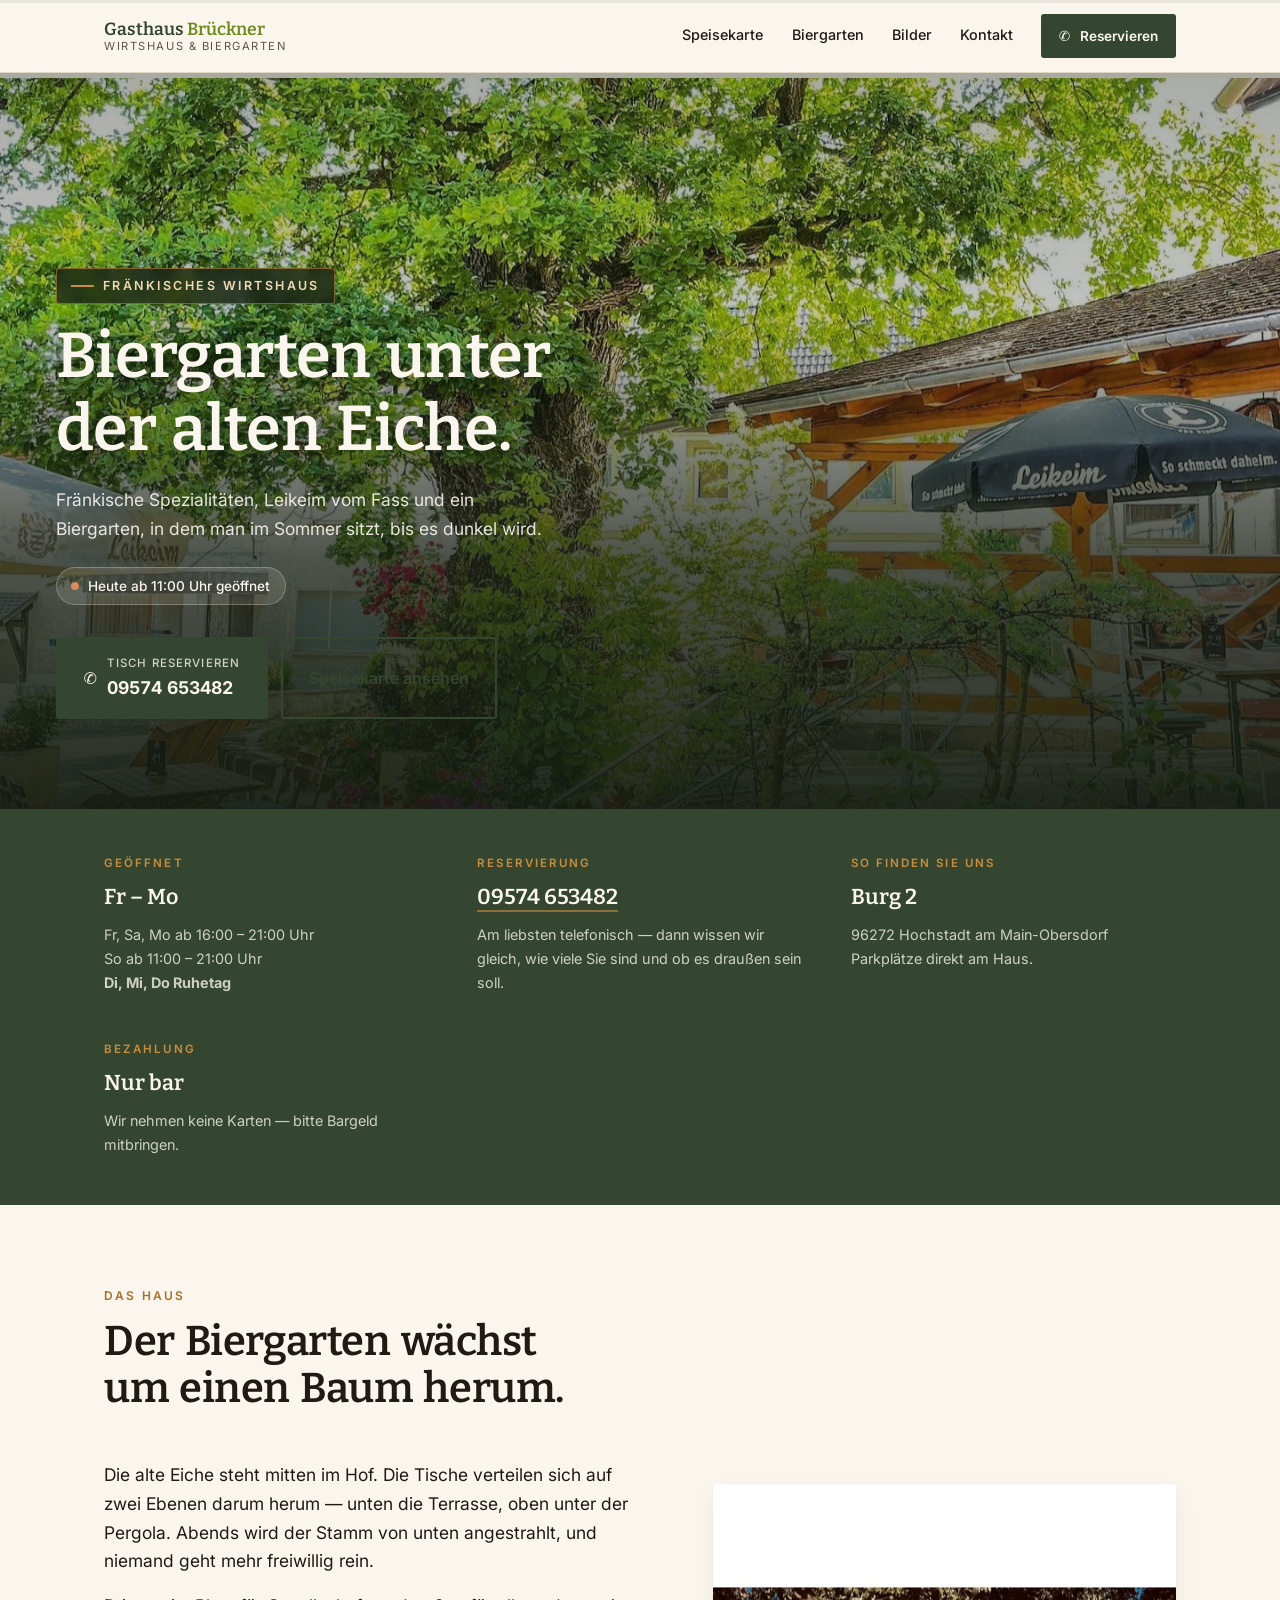
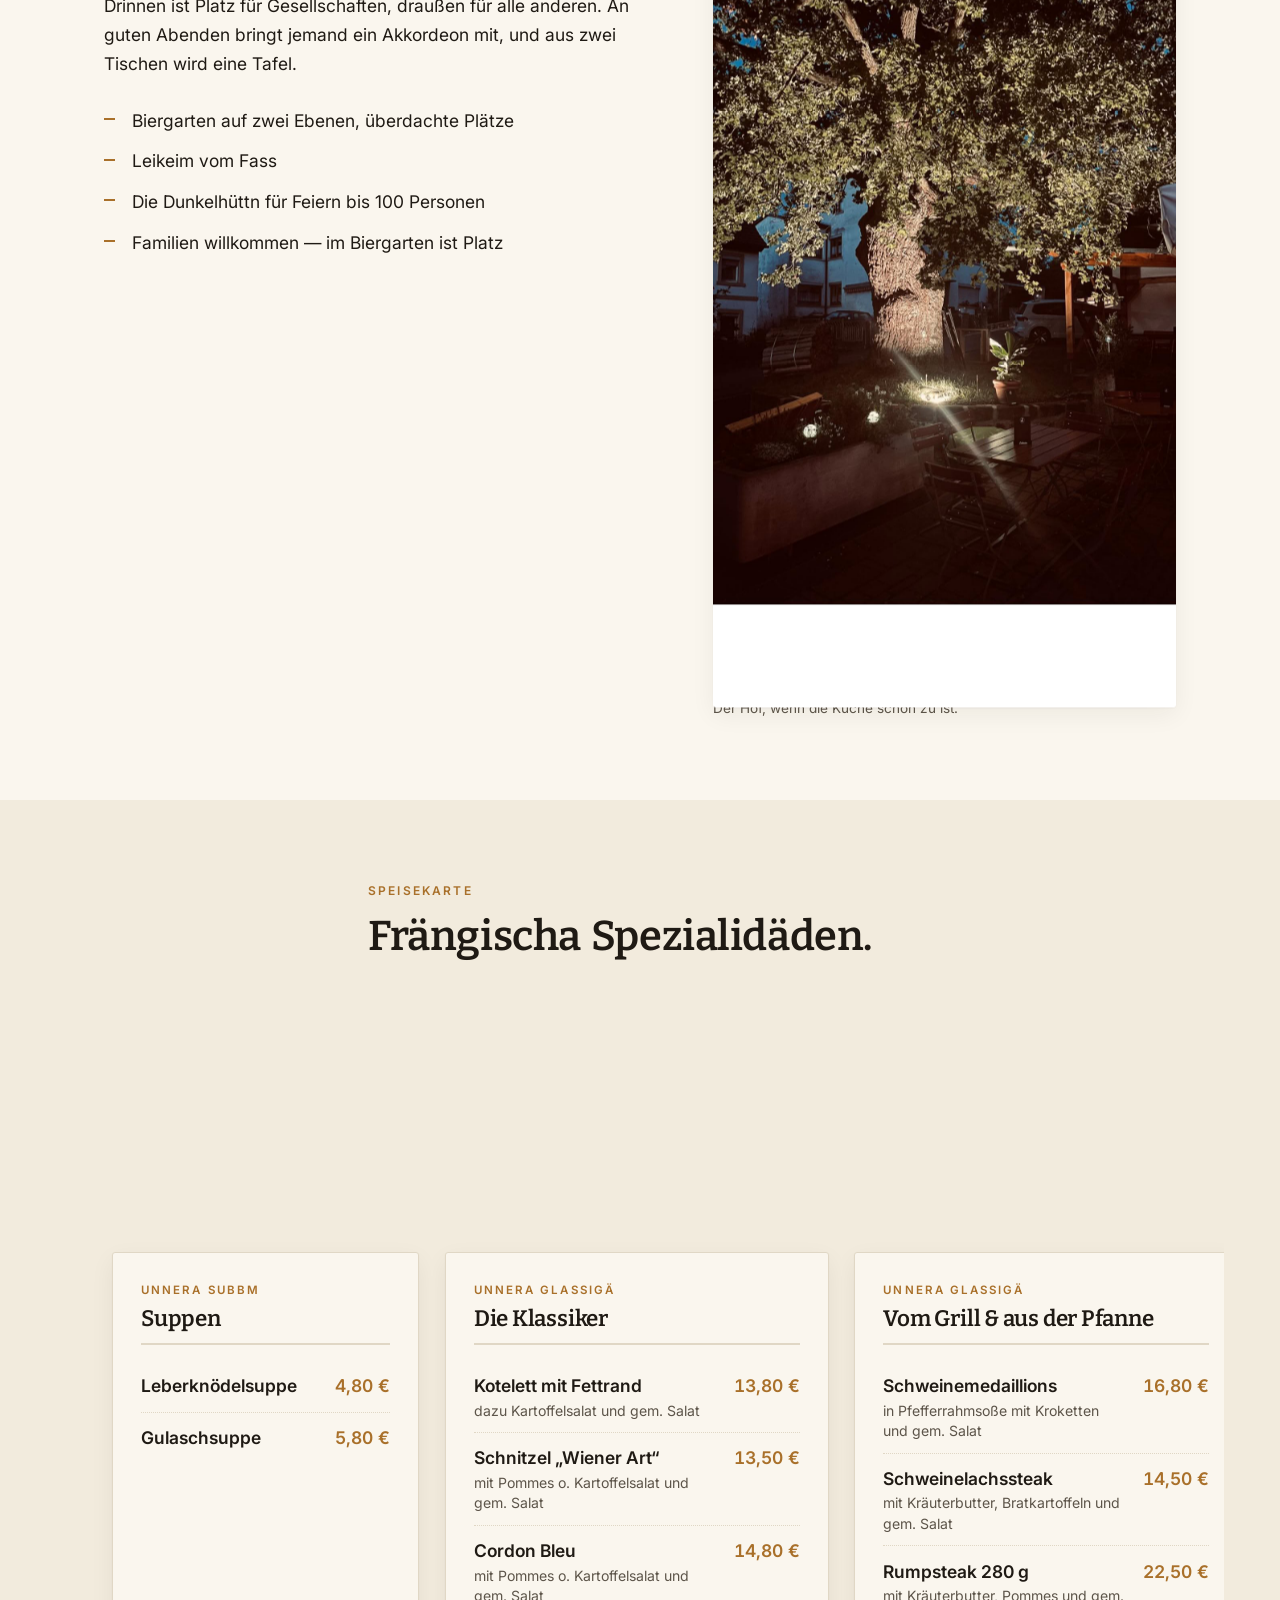
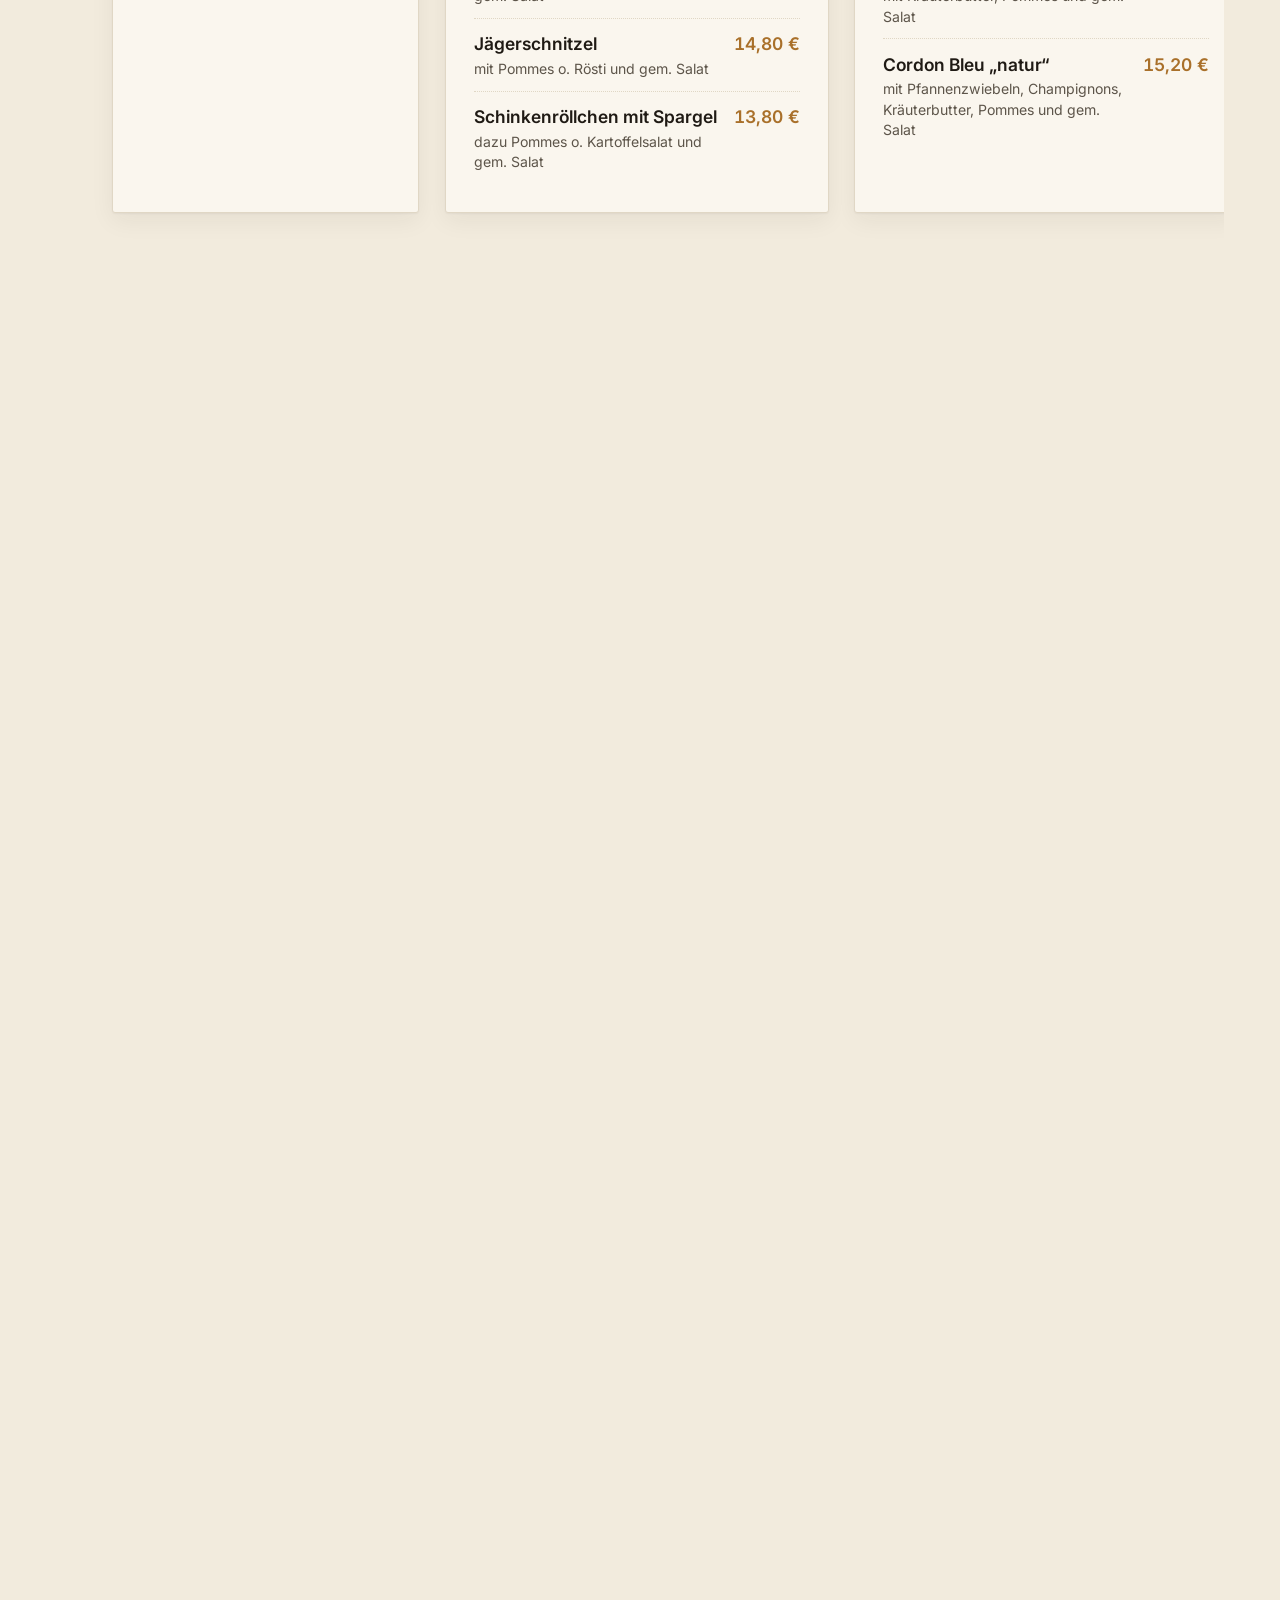
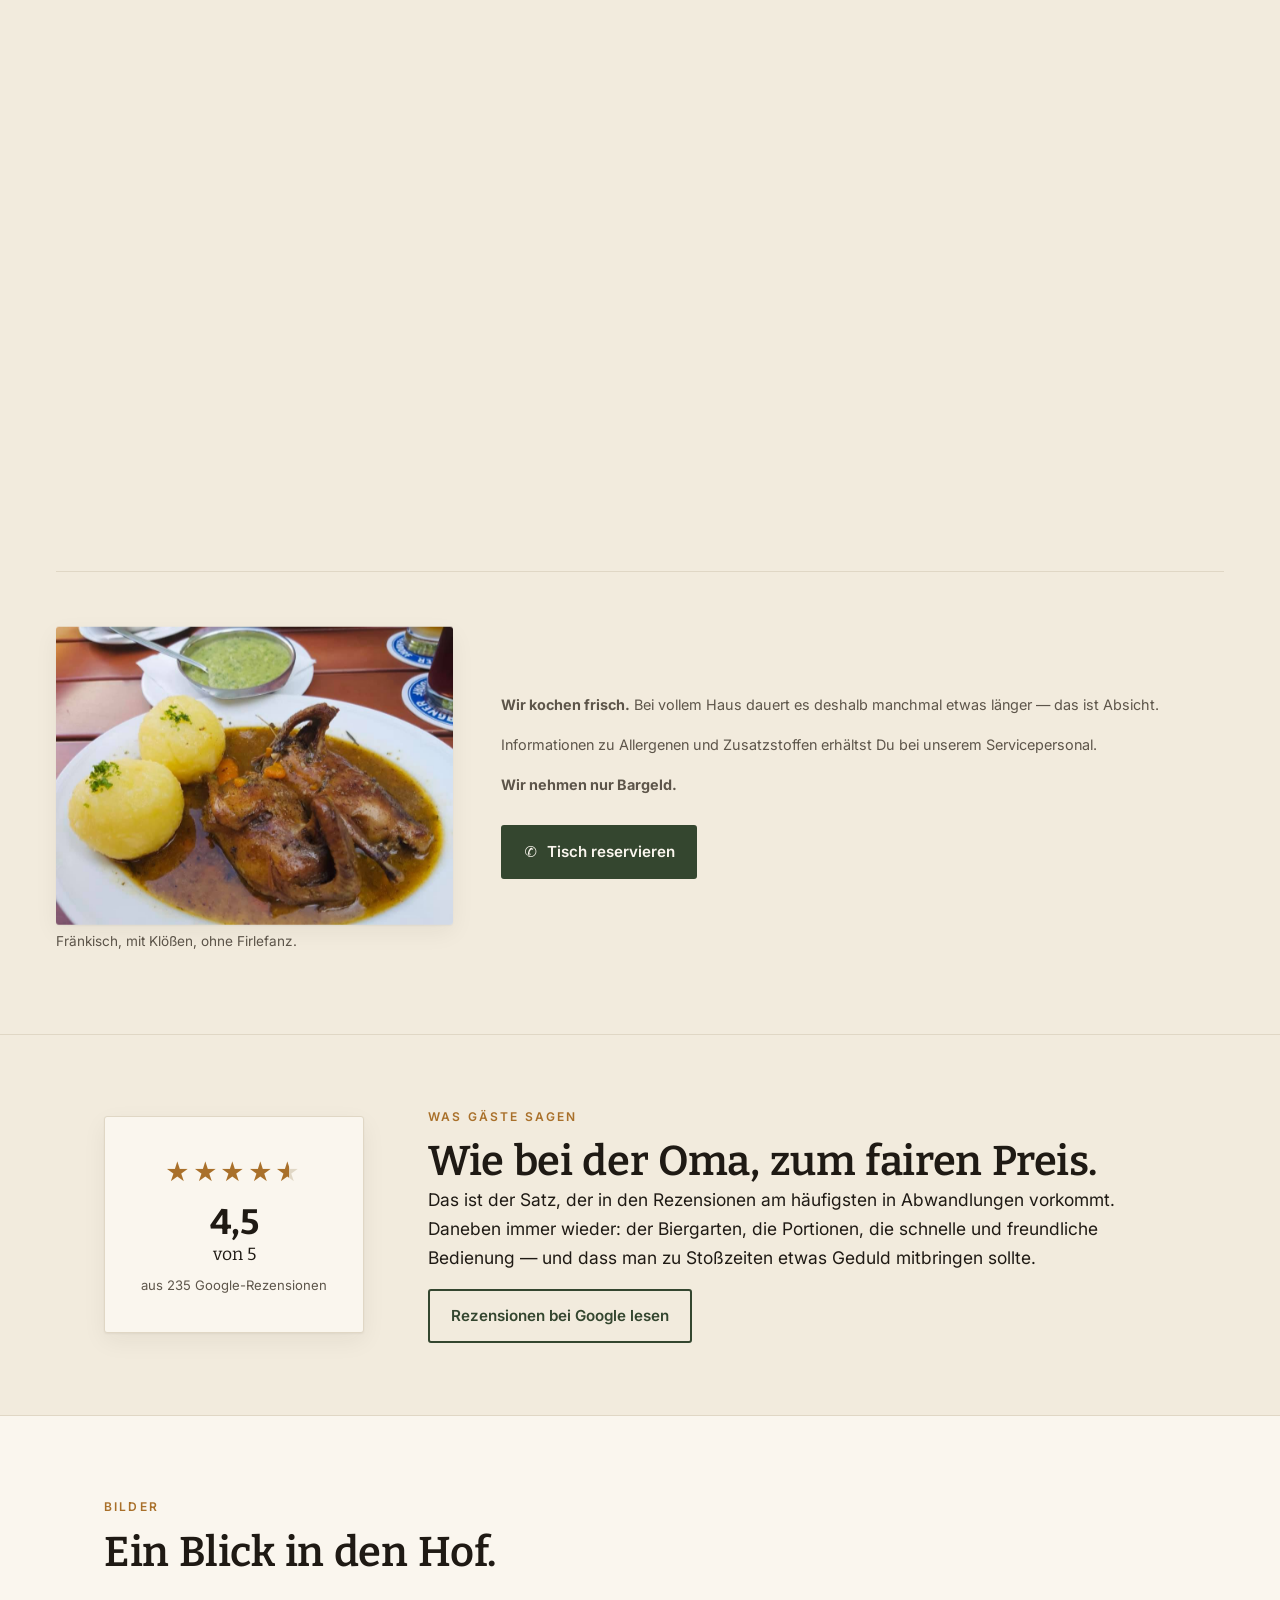
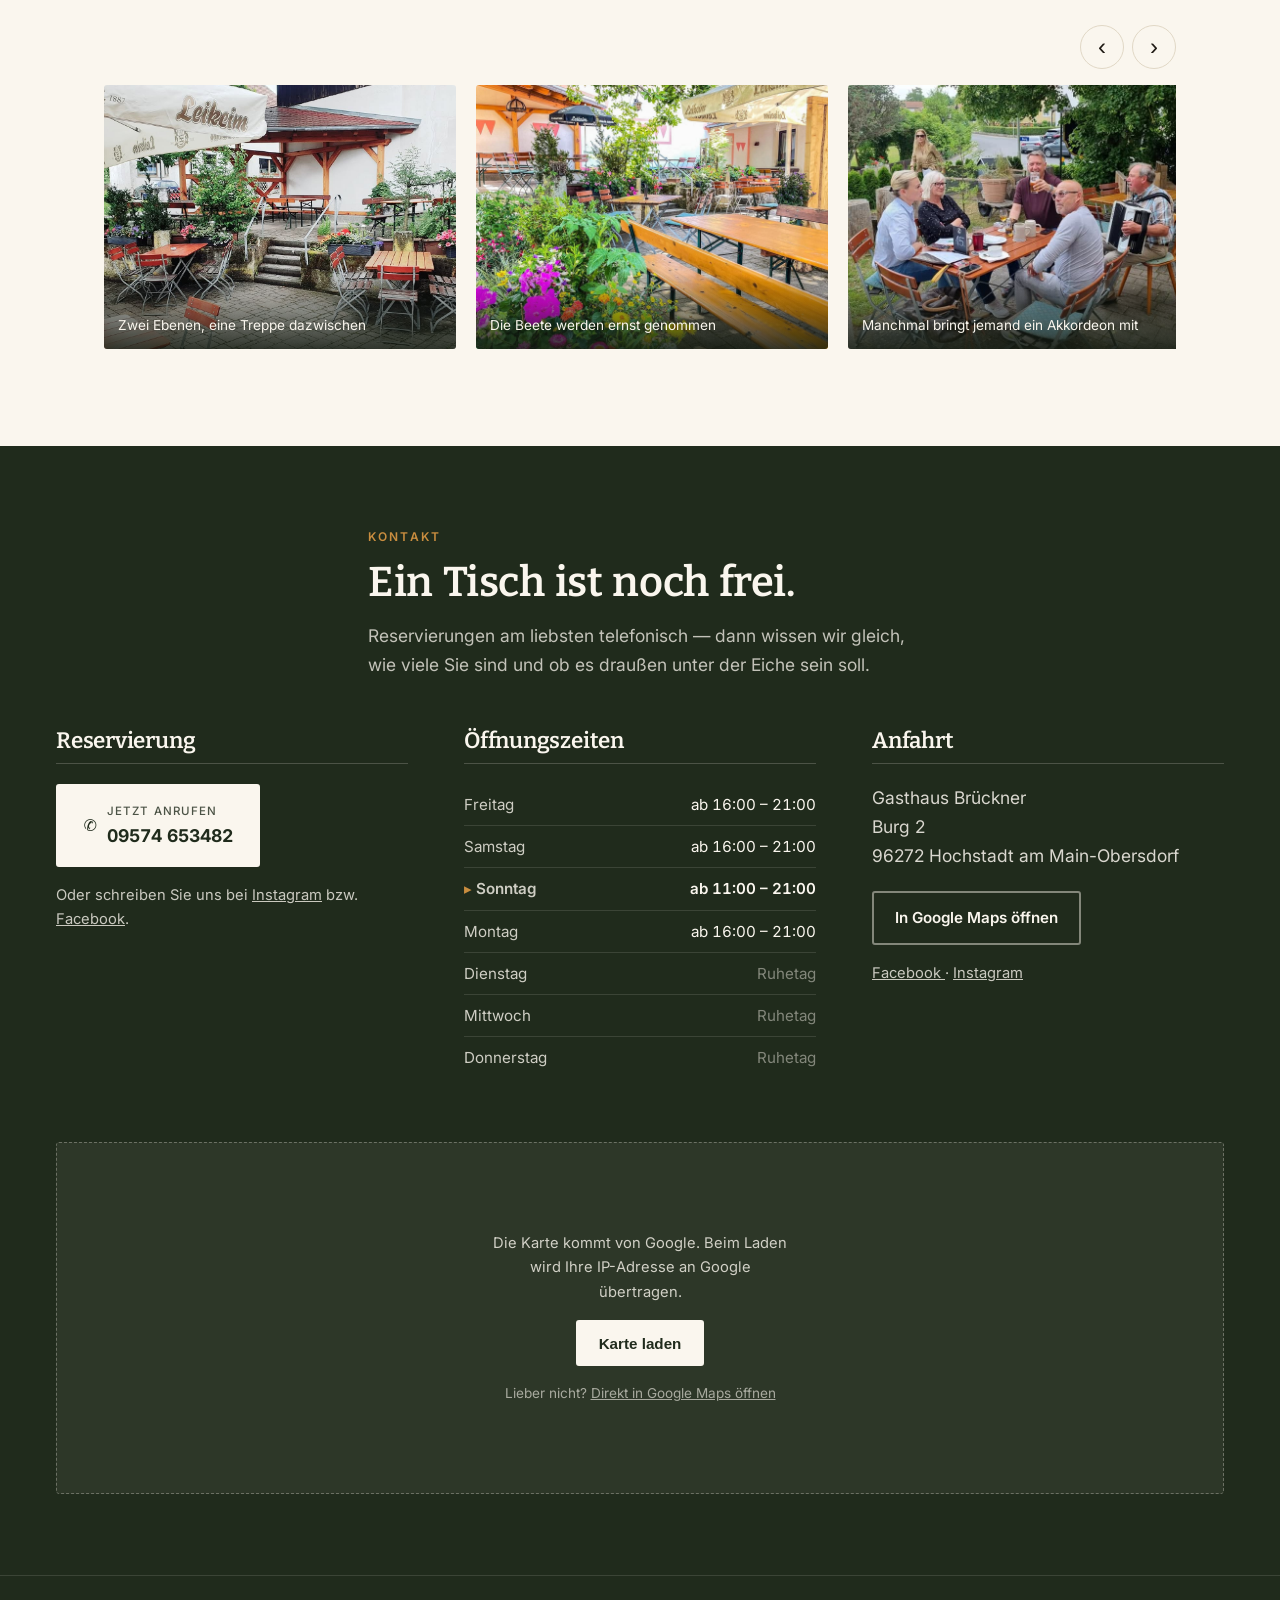
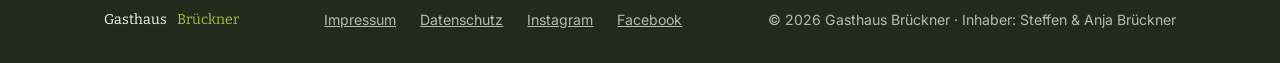
==== commit a1969611: "Merkendorfer-Lagerbier-Abschnitt entfernt Der braune Banner-Abschnitt faellt weg, dazu die zugehoeri" ====
--- a/index.html
+++ b/index.html
@@ -268,7 +268,7 @@
 
             <ul class="merkmale">
               <li>Biergarten auf zwei Ebenen, überdachte Plätze</li>
-              <li>Leikeim vom Fass, Merkendorfer Lagerbier zum Mitnehmen</li>
+              <li>Leikeim vom Fass</li>
               <li>Die Dunkelhüttn für Feiern bis 100 Personen</li>
               <li>Familien willkommen — im Biergarten ist Platz</li>
             </ul>
@@ -564,24 +564,6 @@
               <span aria-hidden="true">✆</span> Tisch reservieren
             </a>
           </div>
-        </div>
-      </section>
-
-      <!-- ---------- Bier zum Mitnehmen ---------- -->
-      <section class="banner" aria-labelledby="banner-titel">
-        <div class="banner__innen">
-          <p class="banner__marke" data-auf>Vom Fass</p>
-          <h2 id="banner-titel" data-worte>Merkendorfer Lagerbier zum Mitnehmen.</h2>
-          <p>
-            Leikeim steht ohnehin im Ausschank. Das Merkendorfer Lagerbier gibt es
-            vom Fass — auch für daheim, wenn Sie ein Gefäß mitbringen.
-          </p>
-          <p class="banner__klein">
-            Am besten vorher kurz anrufen, damit das Fass angestochen ist.
-          </p>
-          <a class="knopf knopf--hell" href="tel:+499574653482">
-            <span aria-hidden="true">✆</span> Anrufen
-          </a>
         </div>
       </section>
 
--- a/styles.css
+++ b/styles.css
@@ -973,37 +973,6 @@
   margin-top: 0.75rem;
 }
 
-/* ---------- Banner ---------- */
-
-.banner {
-  background: var(--messing);
-  color: #21170a;
-}
-
-.banner__innen {
-  max-width: var(--breite);
-  margin: 0 auto;
-  padding: clamp(2.5rem, 7vw, 4.5rem) var(--rand);
-  max-width: 52rem;
-}
-
-.banner__marke {
-  margin: 0 0 0.75rem;
-  font-size: 0.75rem;
-  font-weight: 600;
-  letter-spacing: 0.18em;
-  text-transform: uppercase;
-}
-
-.banner h2 {
-  max-width: 20ch;
-  margin-bottom: 1rem;
-}
-
-.banner__klein {
-  font-size: 0.9rem;
-  opacity: 0.8;
-}
 
 /* ---------- Galerie ---------- */
 
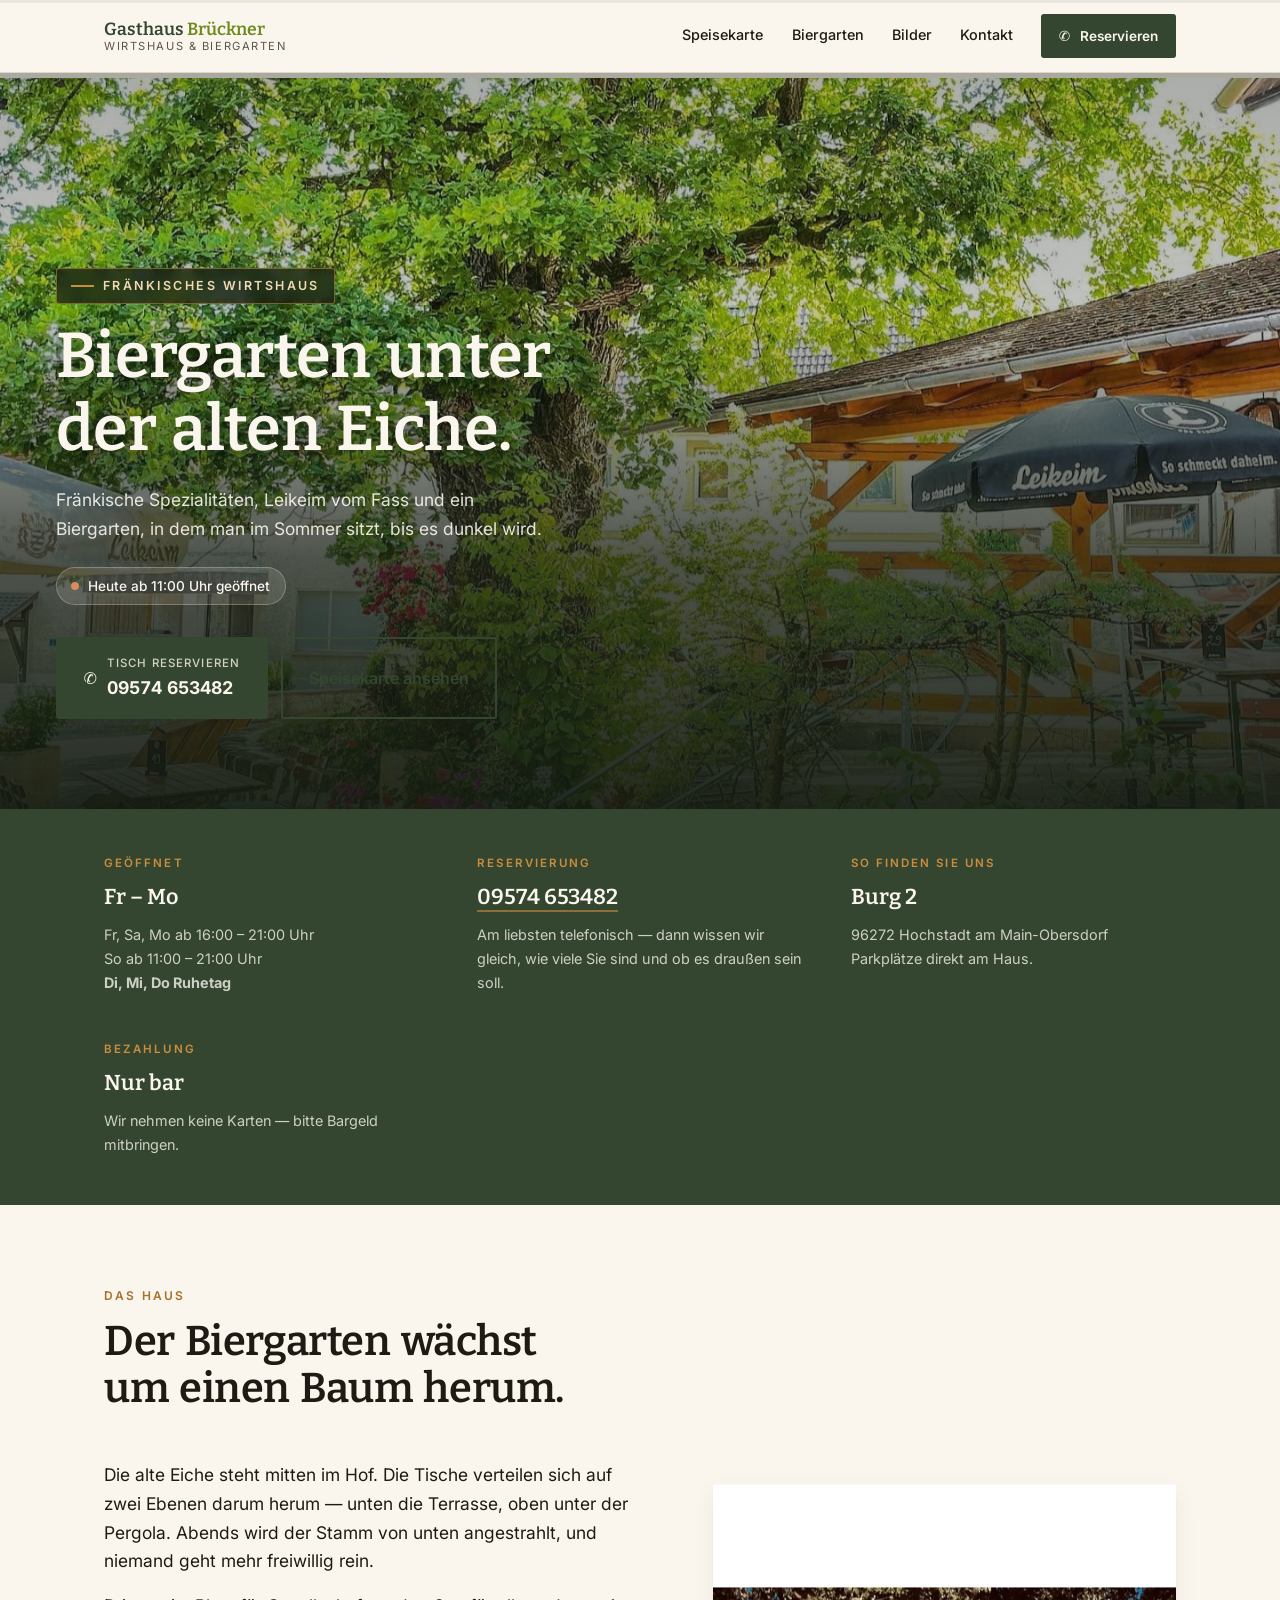
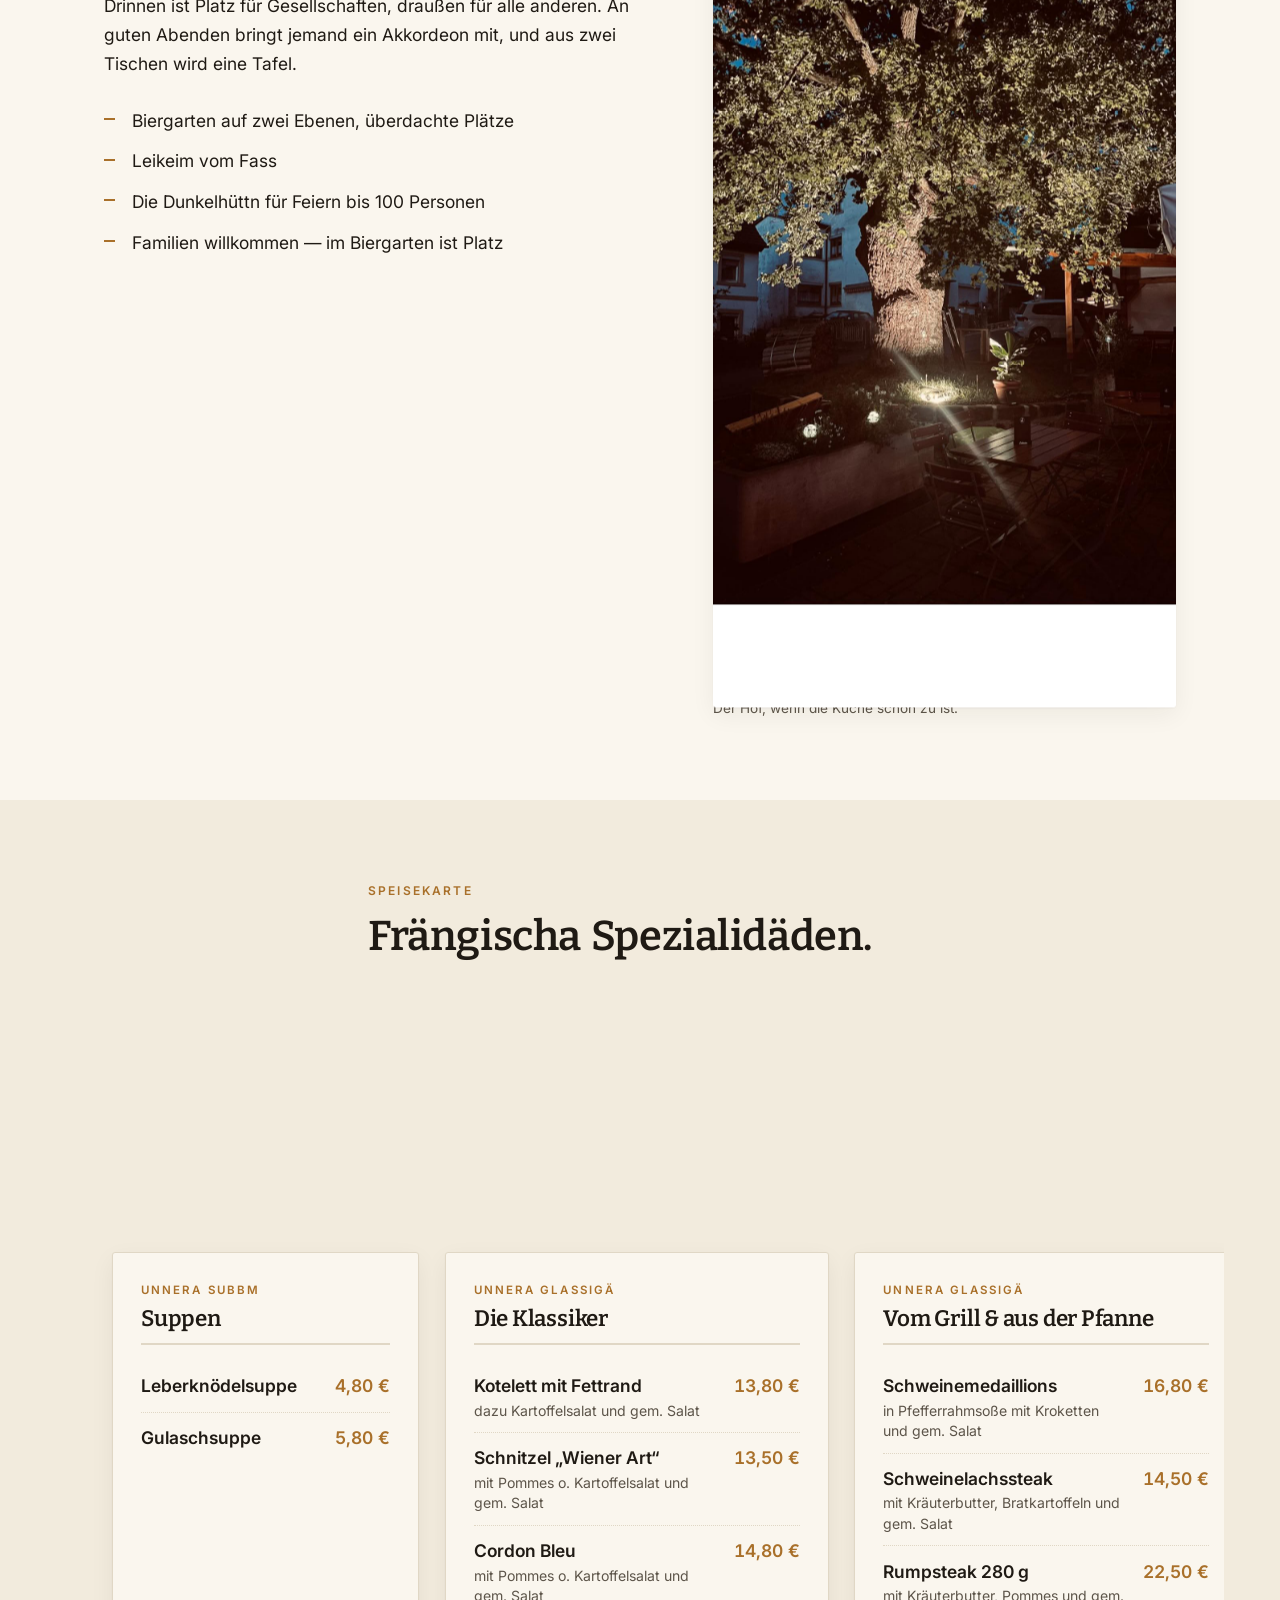
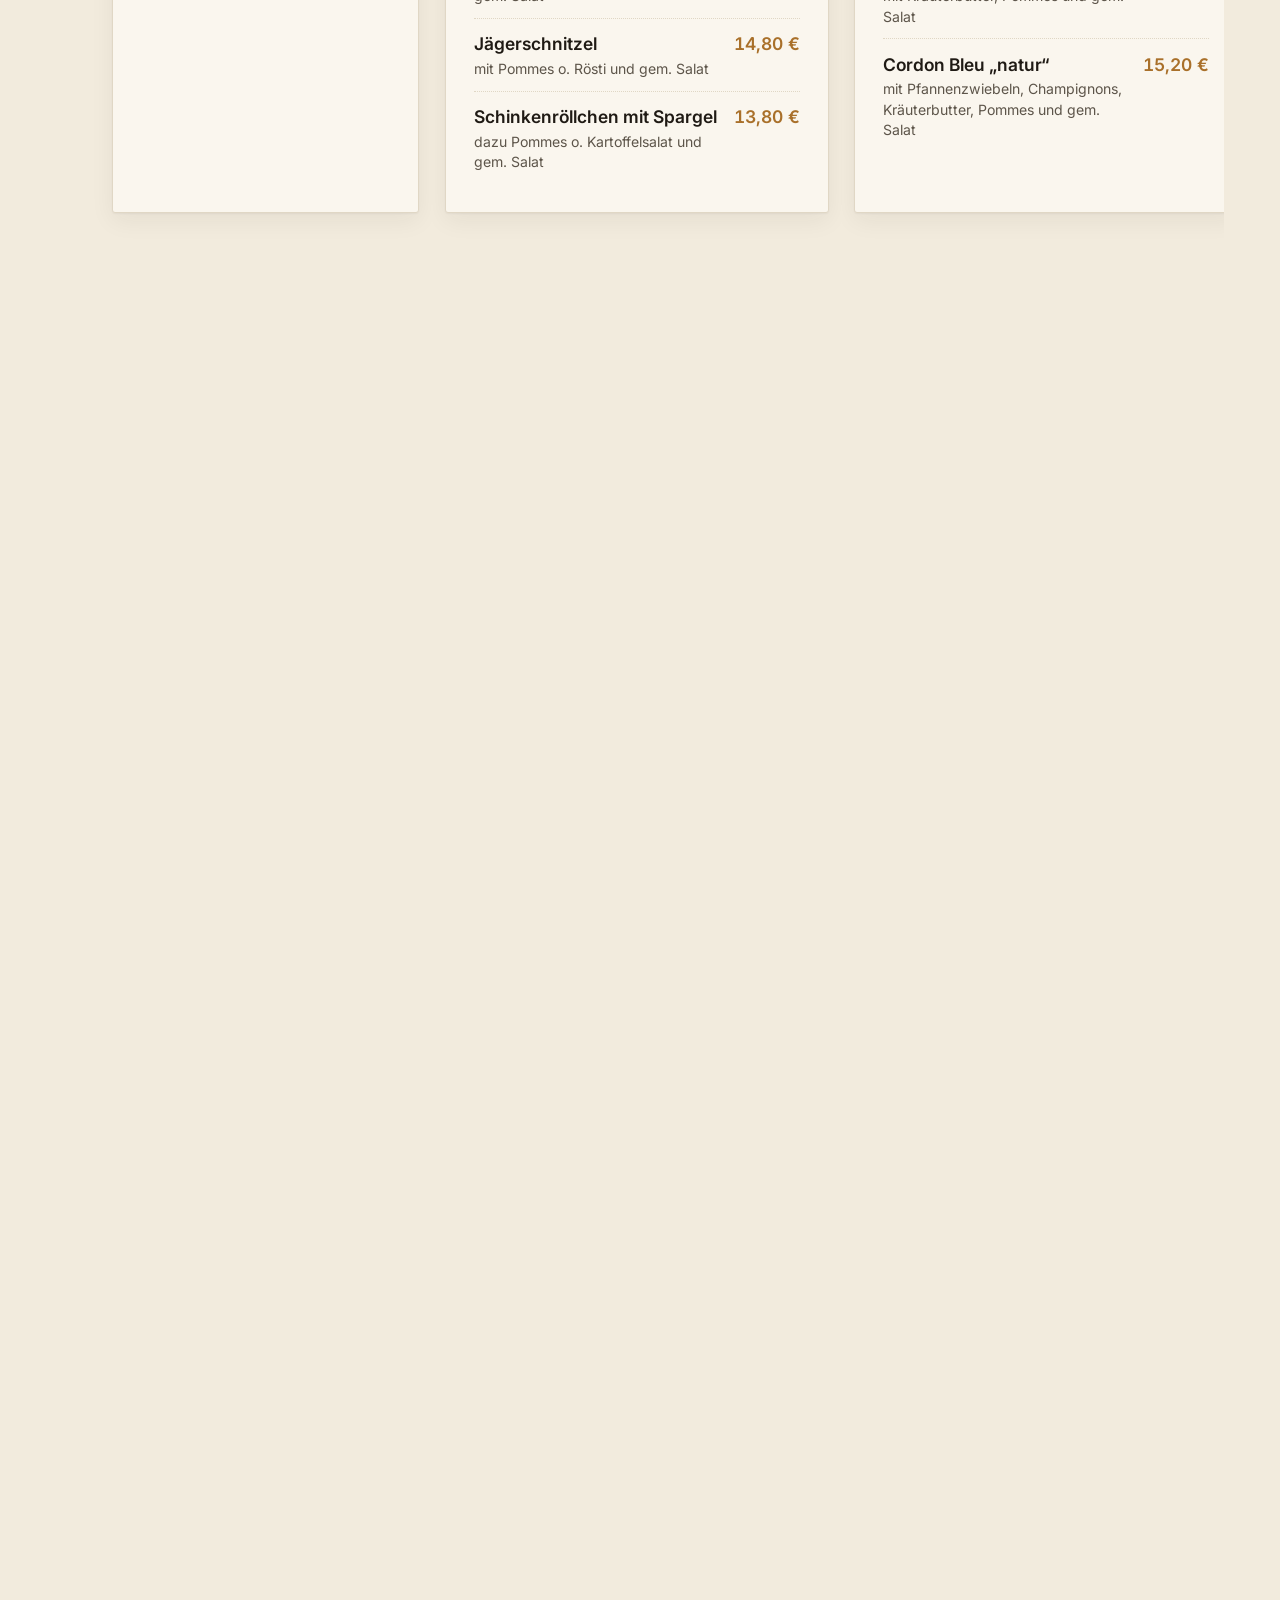
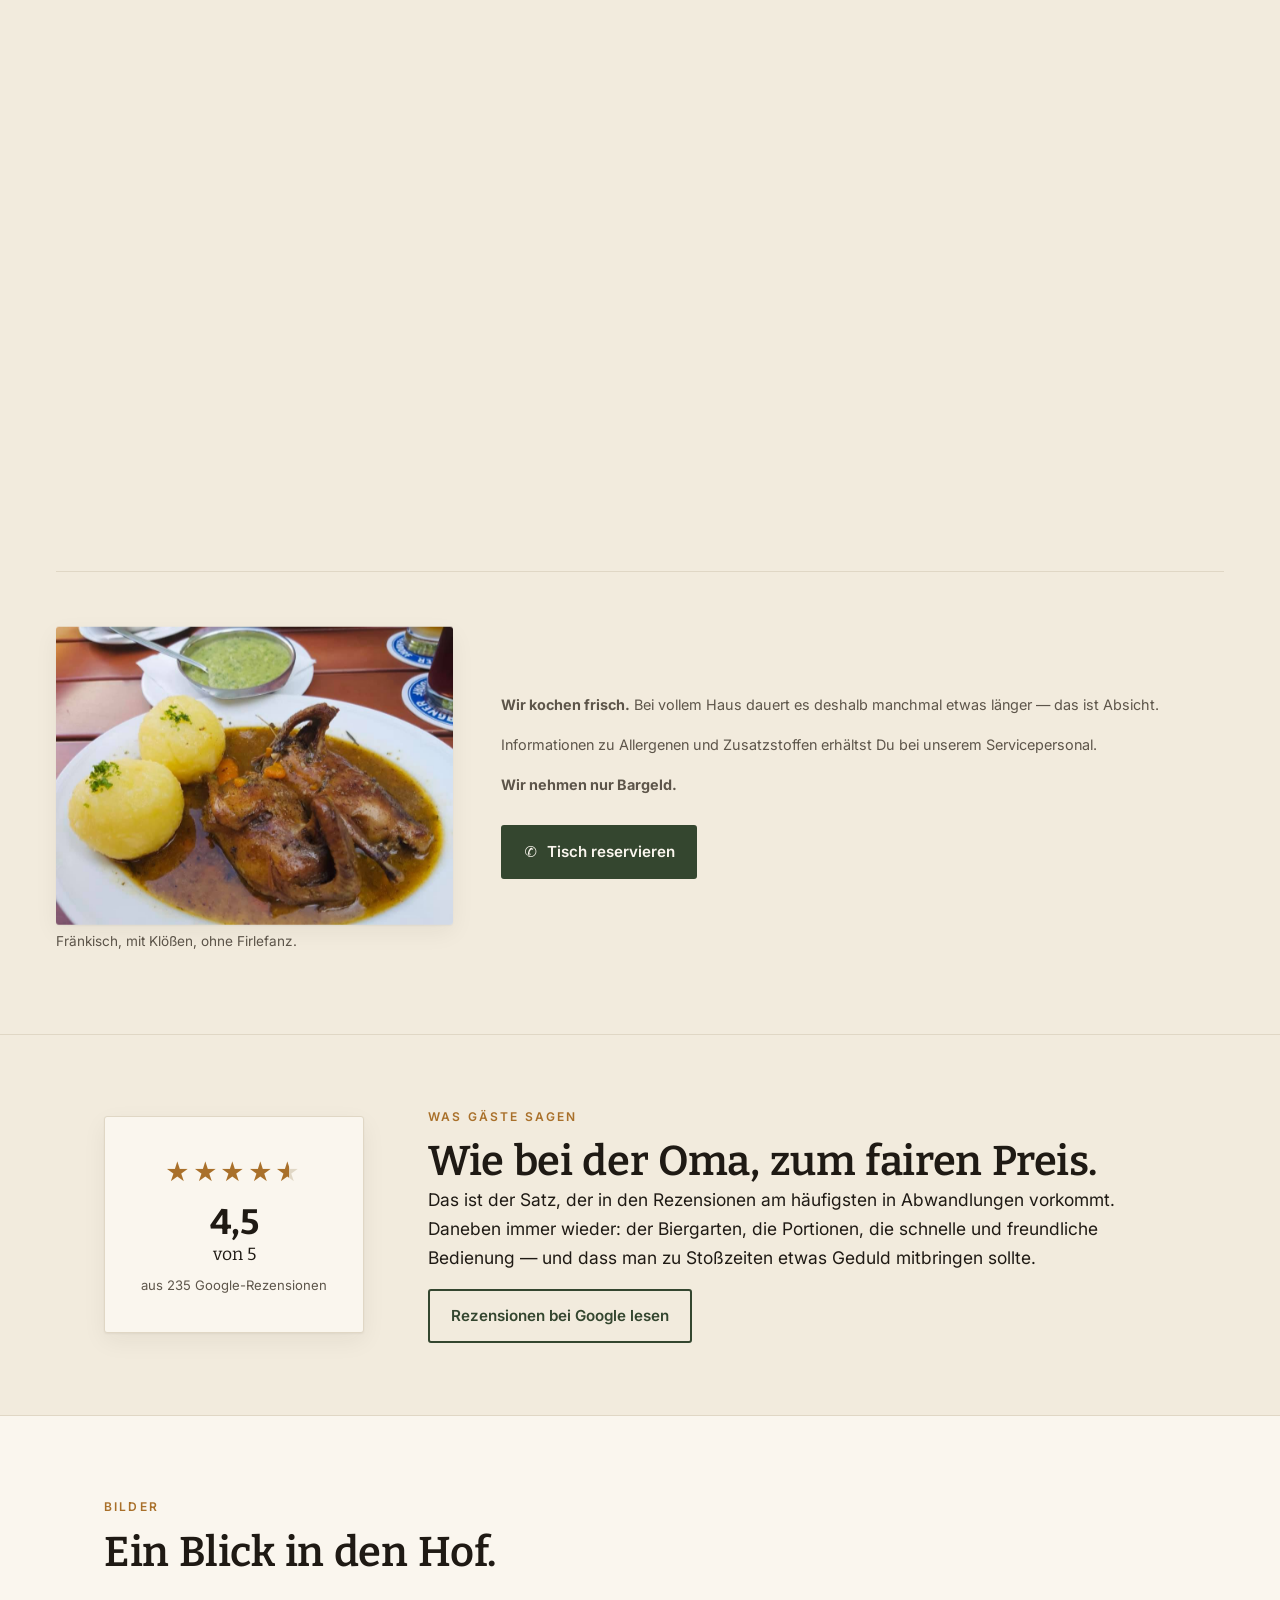
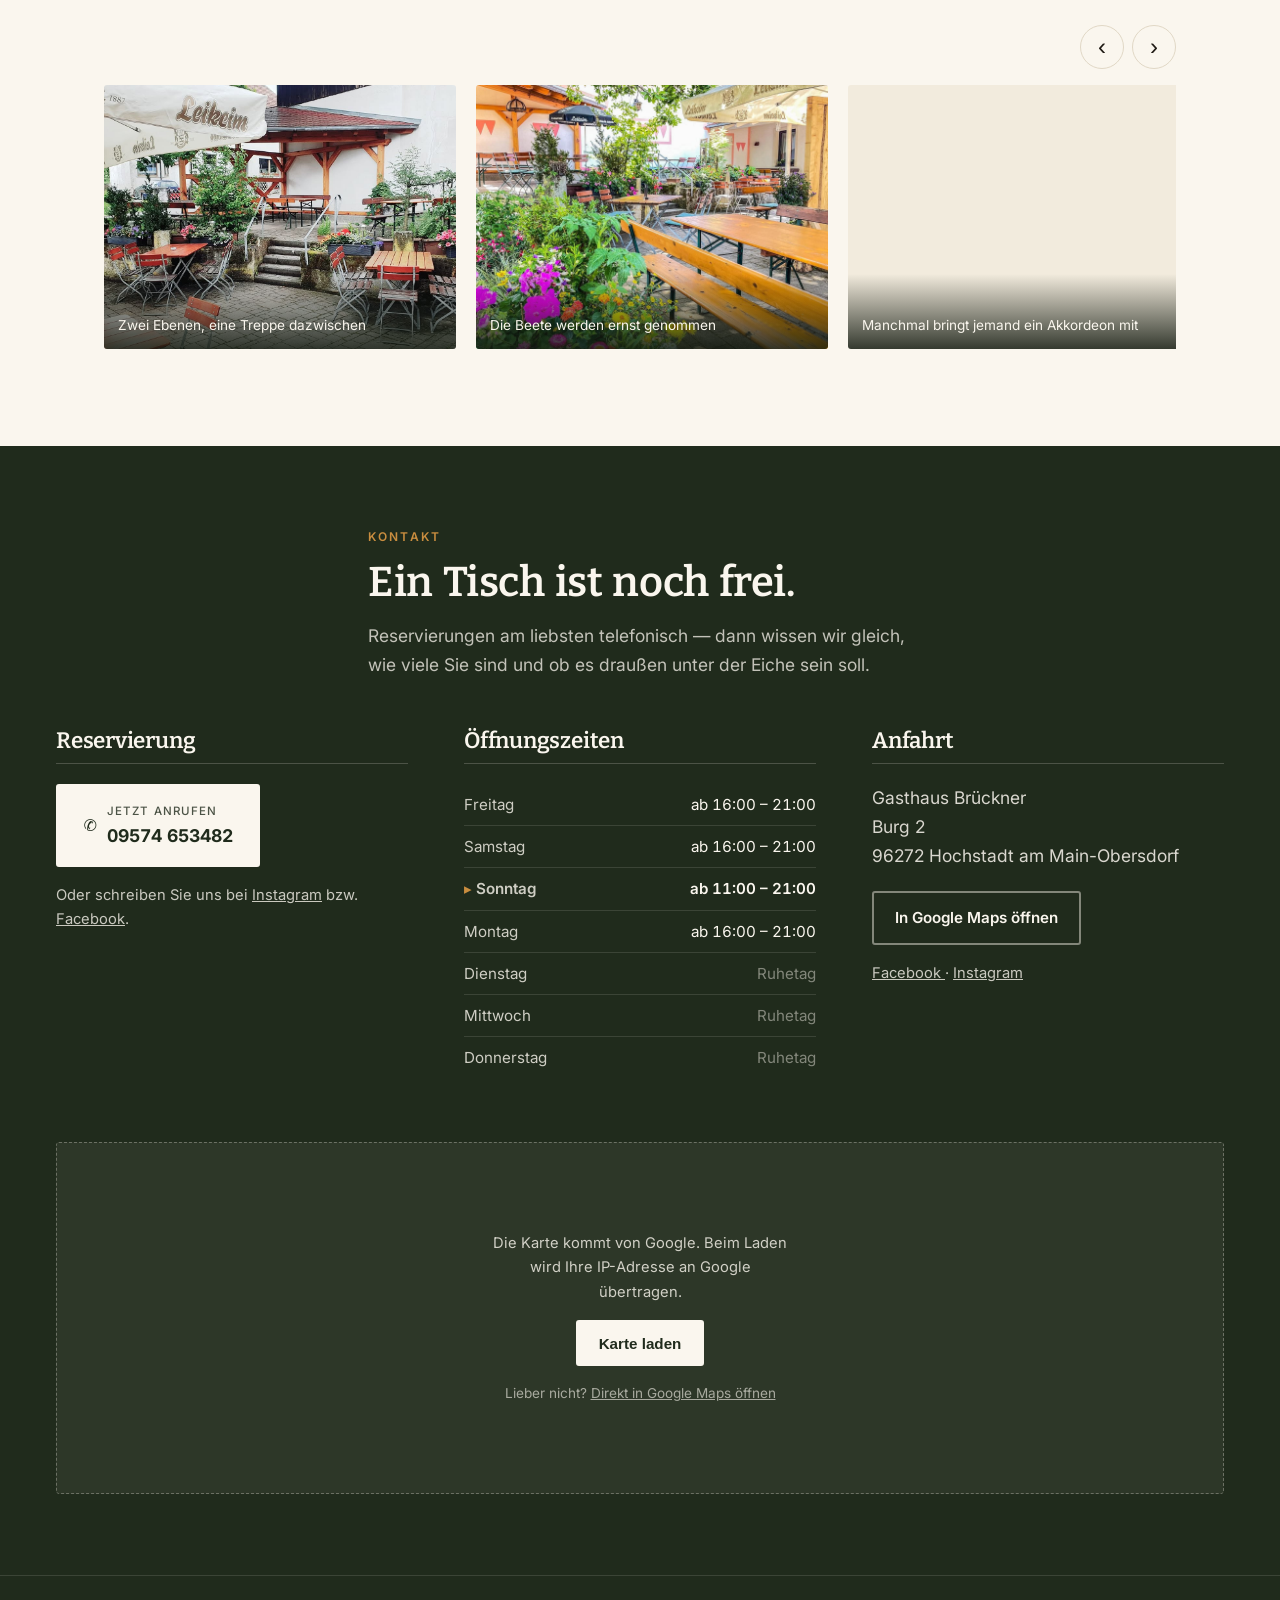
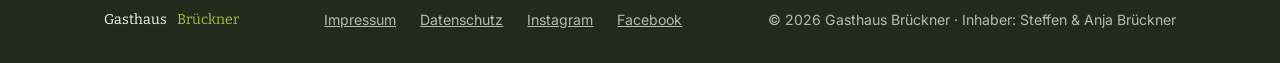
==== commit 525ce11c: "Urlaubsband in der Kopfzeile, urlaubsbewusste Oeffnungsanzeige - Schmales Band unterhalb der Menueze" ====
--- a/index.html
+++ b/index.html
@@ -96,6 +96,15 @@
             "closes": "21:00"
           }
         ],
+        "specialOpeningHoursSpecification": [
+          {
+            "@type": "OpeningHoursSpecification",
+            "opens": "00:00",
+            "closes": "00:00",
+            "validFrom": "2026-08-24",
+            "validThrough": "2026-09-10"
+          }
+        ],
         "sameAs": [
           "https://www.facebook.com/gasthausbrueckner",
           "https://www.instagram.com/gasthausbrueckner"
@@ -154,6 +163,26 @@
             <span aria-hidden="true">✆</span> Reservieren
           </a>
         </nav>
+      </div>
+
+      <!--
+        ---------- Betriebsurlaub ----------
+
+        Sitzt INNERHALB der Kopfzeile, nicht darunter. Zwei getrennt klebende
+        Elemente mit `top: 0` würden sich beim Scrollen überlagern; als Teil
+        derselben klebenden Kopfzeile wandert das Band ohne Zutun mit.
+
+        `data-von` / `data-bis` liest script.js: Nach dem letzten Urlaubstag
+        entfernt sich das Band selbst — sonst hängt im Oktober noch das
+        Sommerschild an der Tür. Ohne JavaScript bleibt es stehen, das ist die
+        harmlosere Richtung zum Danebenliegen.
+      -->
+      <div class="urlaubsband" data-von="2026-08-24" data-bis="2026-09-10">
+        <p class="urlaubsband__text">
+          <span class="urlaubsband__marke">Betriebsurlaub</span>
+          <span><strong>24.8. – 10.9.</strong> geschlossen</span>
+          <span class="urlaubsband__ab">ab Fr, 11.9. wieder für Sie da</span>
+        </p>
       </div>
     </header>
 
@@ -718,6 +747,10 @@
 
           <div class="kontakt__block">
             <h3>Öffnungszeiten</h3>
+            <p class="zeiten__urlaub">
+              <strong>24.8. – 10.9. Betriebsurlaub.</strong> Ab Freitag,
+              11. September gelten wieder die Zeiten unten.
+            </p>
             <!-- data-tag: script.js hebt hiermit den heutigen Tag hervor,
                  ohne dass die Zeiten doppelt gepflegt werden müssen. -->
             <dl class="zeiten">
--- a/styles.css
+++ b/styles.css
@@ -26,7 +26,11 @@
 
   --breite: 74rem;
   --rand: clamp(1.25rem, 5vw, 3.5rem);
+  /* Mindesthöhe der Kopfzeile aus dem Entwurf. */
   --kopfhoehe: 4.5rem;
+  /* Die tatsächlich gemessene Gesamthöhe inklusive Urlaubsband; script.js
+     schreibt sie. Der Startwert gilt, solange kein JavaScript läuft. */
+  --kopf-ist: 7rem;
 
   --rund: 3px;
   --schatten: 0 1px 2px rgba(31, 26, 20, 0.05), 0 8px 24px rgba(31, 26, 20, 0.06);
@@ -41,7 +45,7 @@
 html {
   scroll-behavior: smooth;
   /* Sprungziele landen sonst unter der festen Kopfzeile. */
-  scroll-padding-top: calc(var(--kopfhoehe) + 1rem);
+  scroll-padding-top: calc(var(--kopf-ist) + 1rem);
   -webkit-text-size-adjust: 100%;
 }
 
@@ -250,6 +254,50 @@
   align-items: center;
   justify-content: space-between;
   gap: 1rem;
+}
+
+/* ---------- Urlaubsband ----------
+   Ein schmaler Streifen am unteren Rand der Kopfzeile. Weil er Teil der
+   klebenden Kopfzeile ist, wandert er ohne eigene Klebe-Regel mit — zwei
+   getrennt klebende Elemente mit `top: 0` würden sich überlagern.
+
+   Bewusst kräftig gefärbt: der Streifen ist niedrig, er muss über die Farbe
+   auffallen, nicht über die Größe. */
+
+.urlaubsband {
+  background: var(--messing);
+  color: #21170a;
+  border-top: 1px solid rgba(33, 23, 10, 0.15);
+}
+
+.urlaubsband__text {
+  max-width: var(--breite);
+  margin: 0 auto;
+  padding: 0.42rem var(--rand);
+  display: flex;
+  flex-wrap: wrap;
+  align-items: baseline;
+  justify-content: center;
+  gap: 0.35rem 0.8rem;
+  font-size: 0.85rem;
+  line-height: 1.35;
+  text-align: center;
+}
+
+.urlaubsband__marke {
+  font-weight: 700;
+  letter-spacing: 0.12em;
+  text-transform: uppercase;
+  font-size: 0.72rem;
+}
+
+/* Auf schmalen Bildschirmen ist die Zeile sonst dreizeilig. Das Datum und
+   das „geschlossen" müssen stehen bleiben, der Zusatz kann weg — er steht
+   weiter unten im Kontaktbereich noch einmal. */
+@media (max-width: 30rem) {
+  .urlaubsband__ab {
+    display: none;
+  }
 }
 
 .marke {
@@ -1209,6 +1257,17 @@
   color: rgba(250, 246, 238, 0.85);
 }
 
+/* Wird zusammen mit dem Band aus der Kopfzeile entfernt, sobald der Urlaub
+   vorbei ist — siehe urlaubsband() in script.js. */
+.zeiten__urlaub {
+  margin: 0 0 1rem;
+  padding: 0.7rem 0.9rem;
+  border-left: 3px solid var(--messing-hell);
+  background: rgba(250, 246, 238, 0.07);
+  font-size: 0.88rem;
+  color: rgba(250, 246, 238, 0.9);
+}
+
 .zeiten {
   margin: 0;
   font-size: 0.95rem;
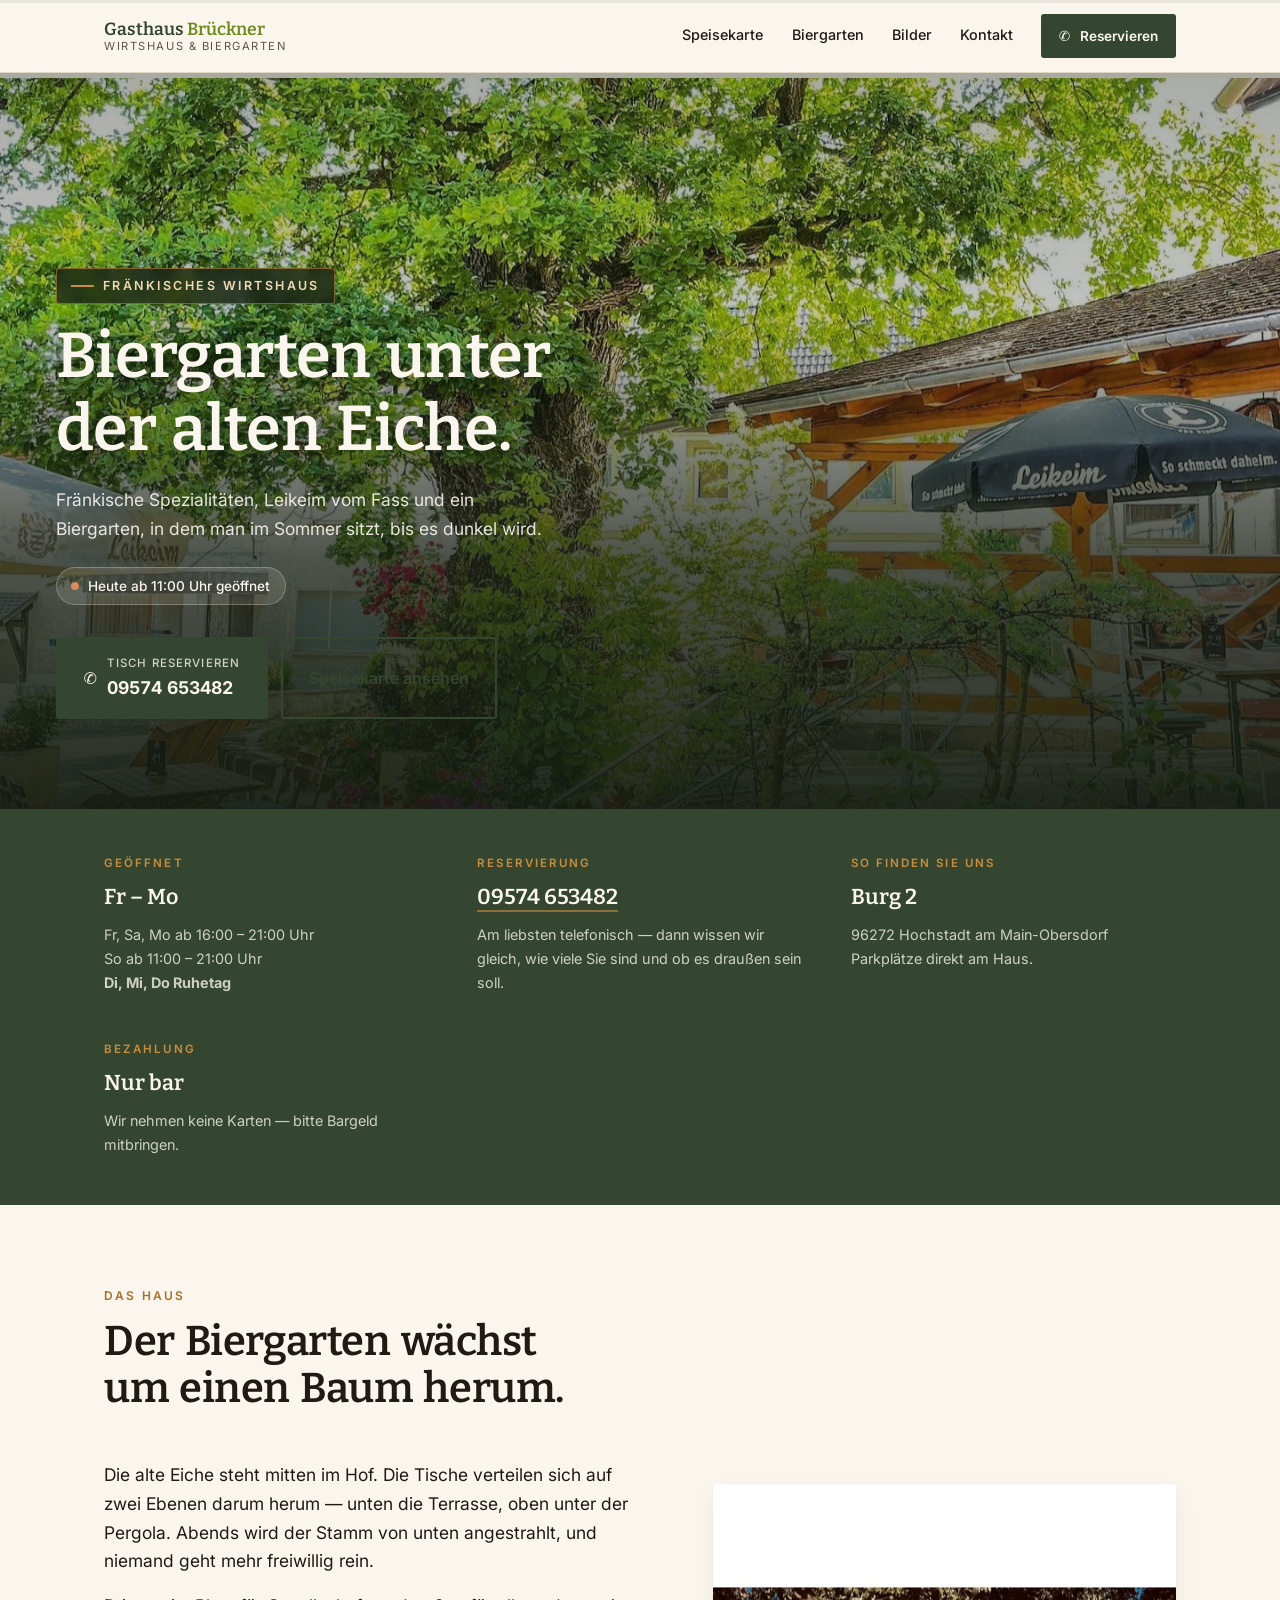
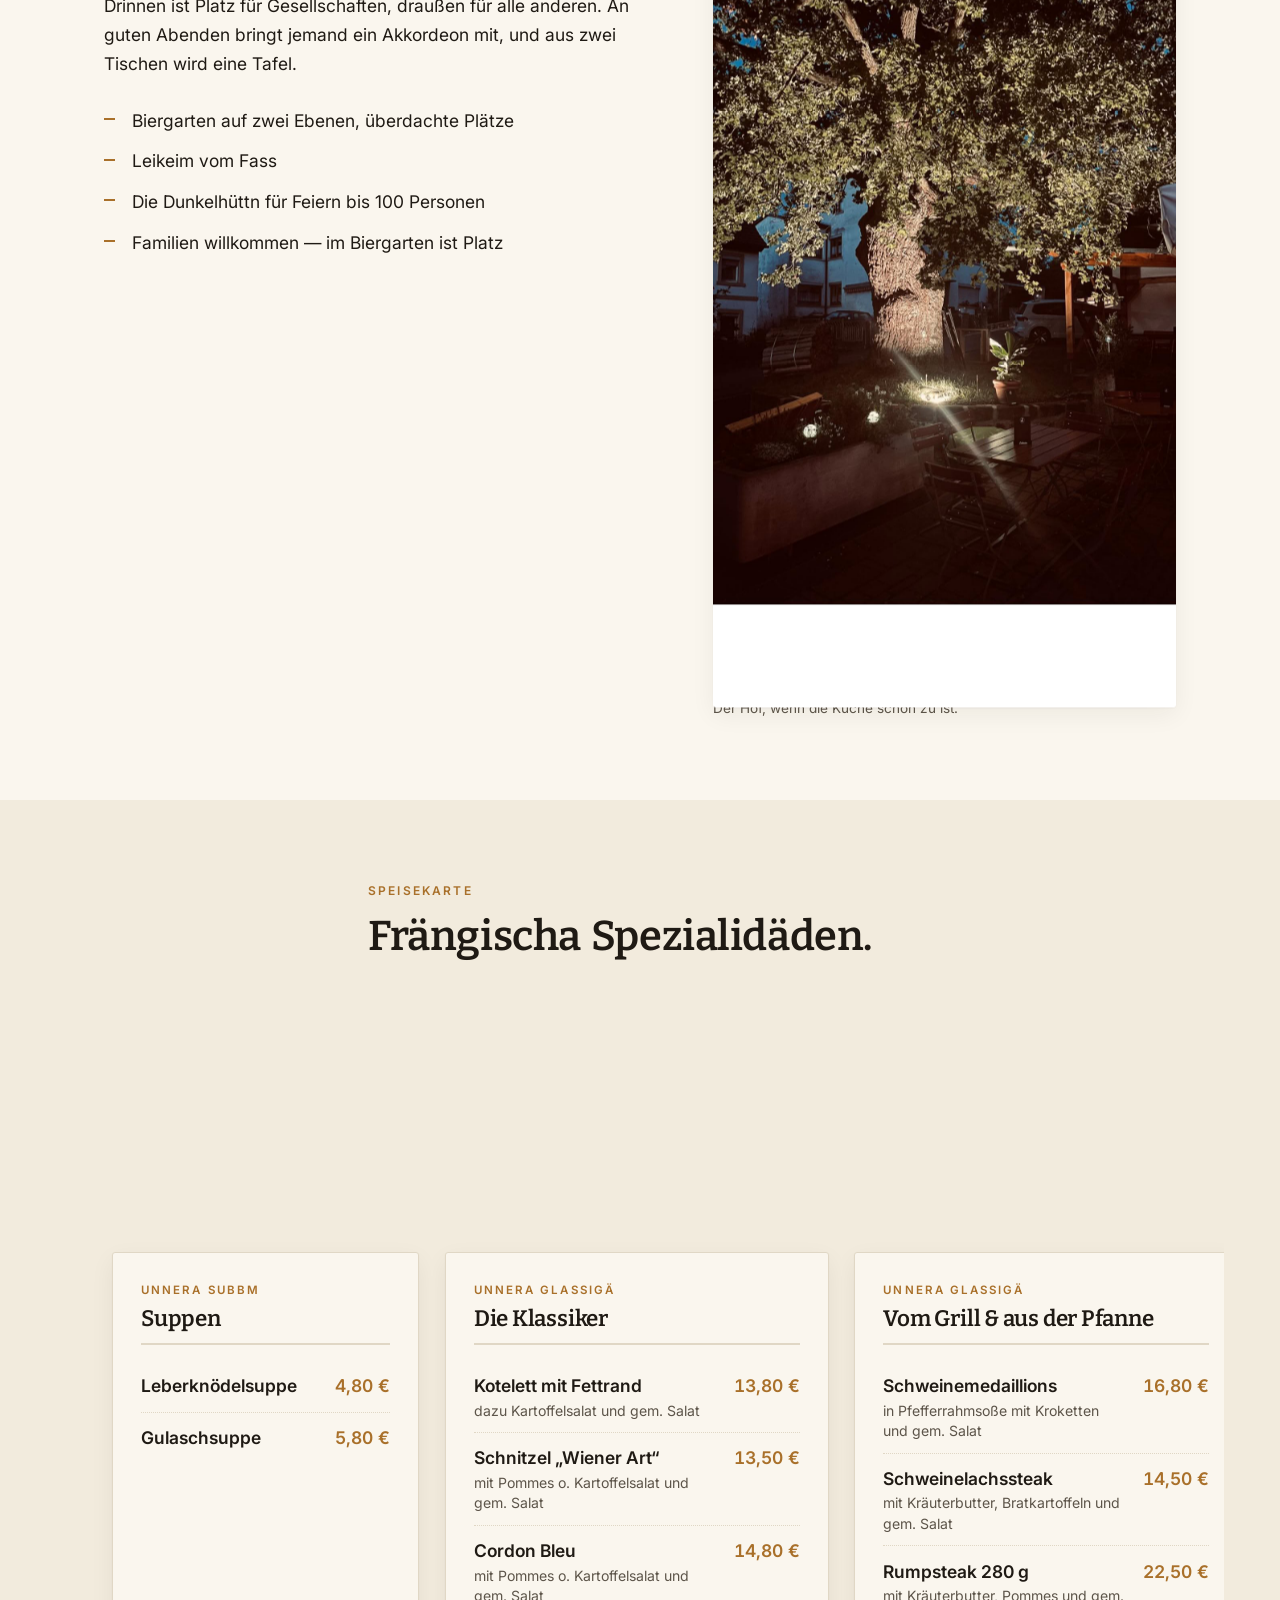
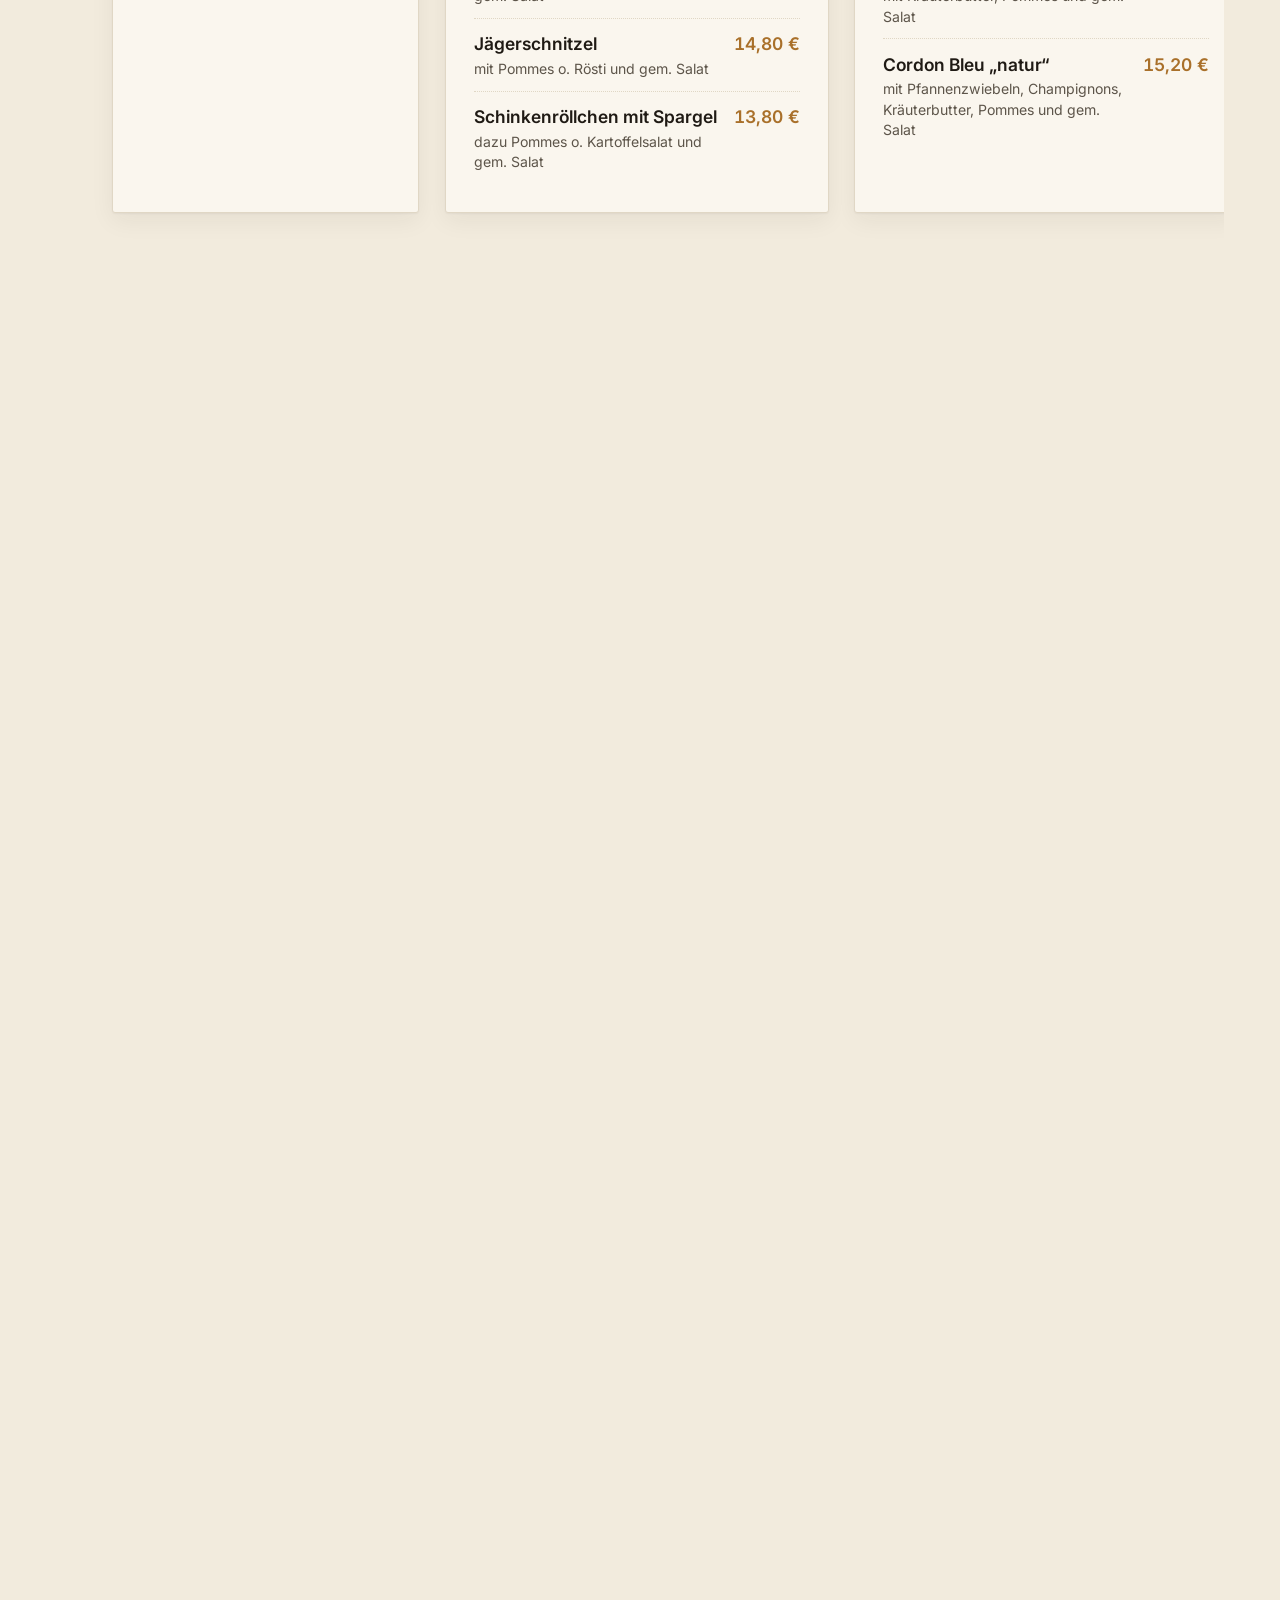
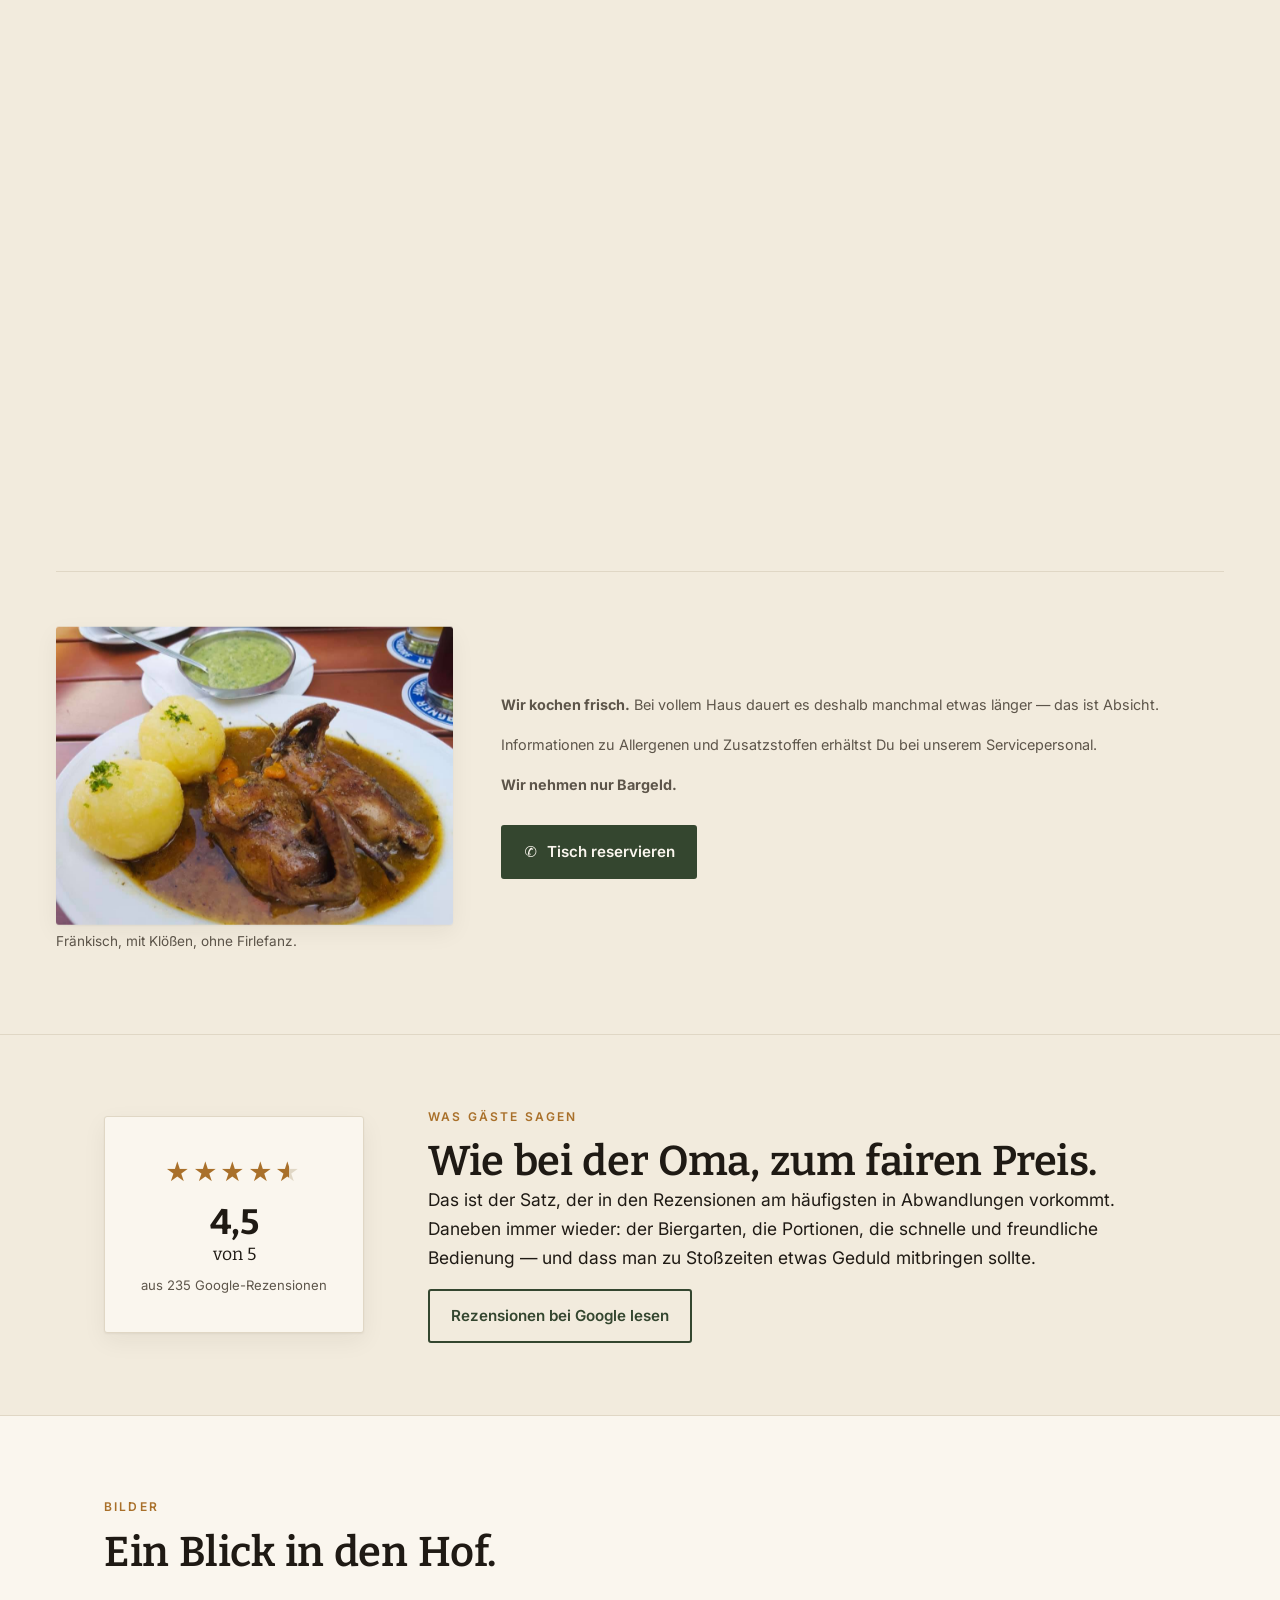
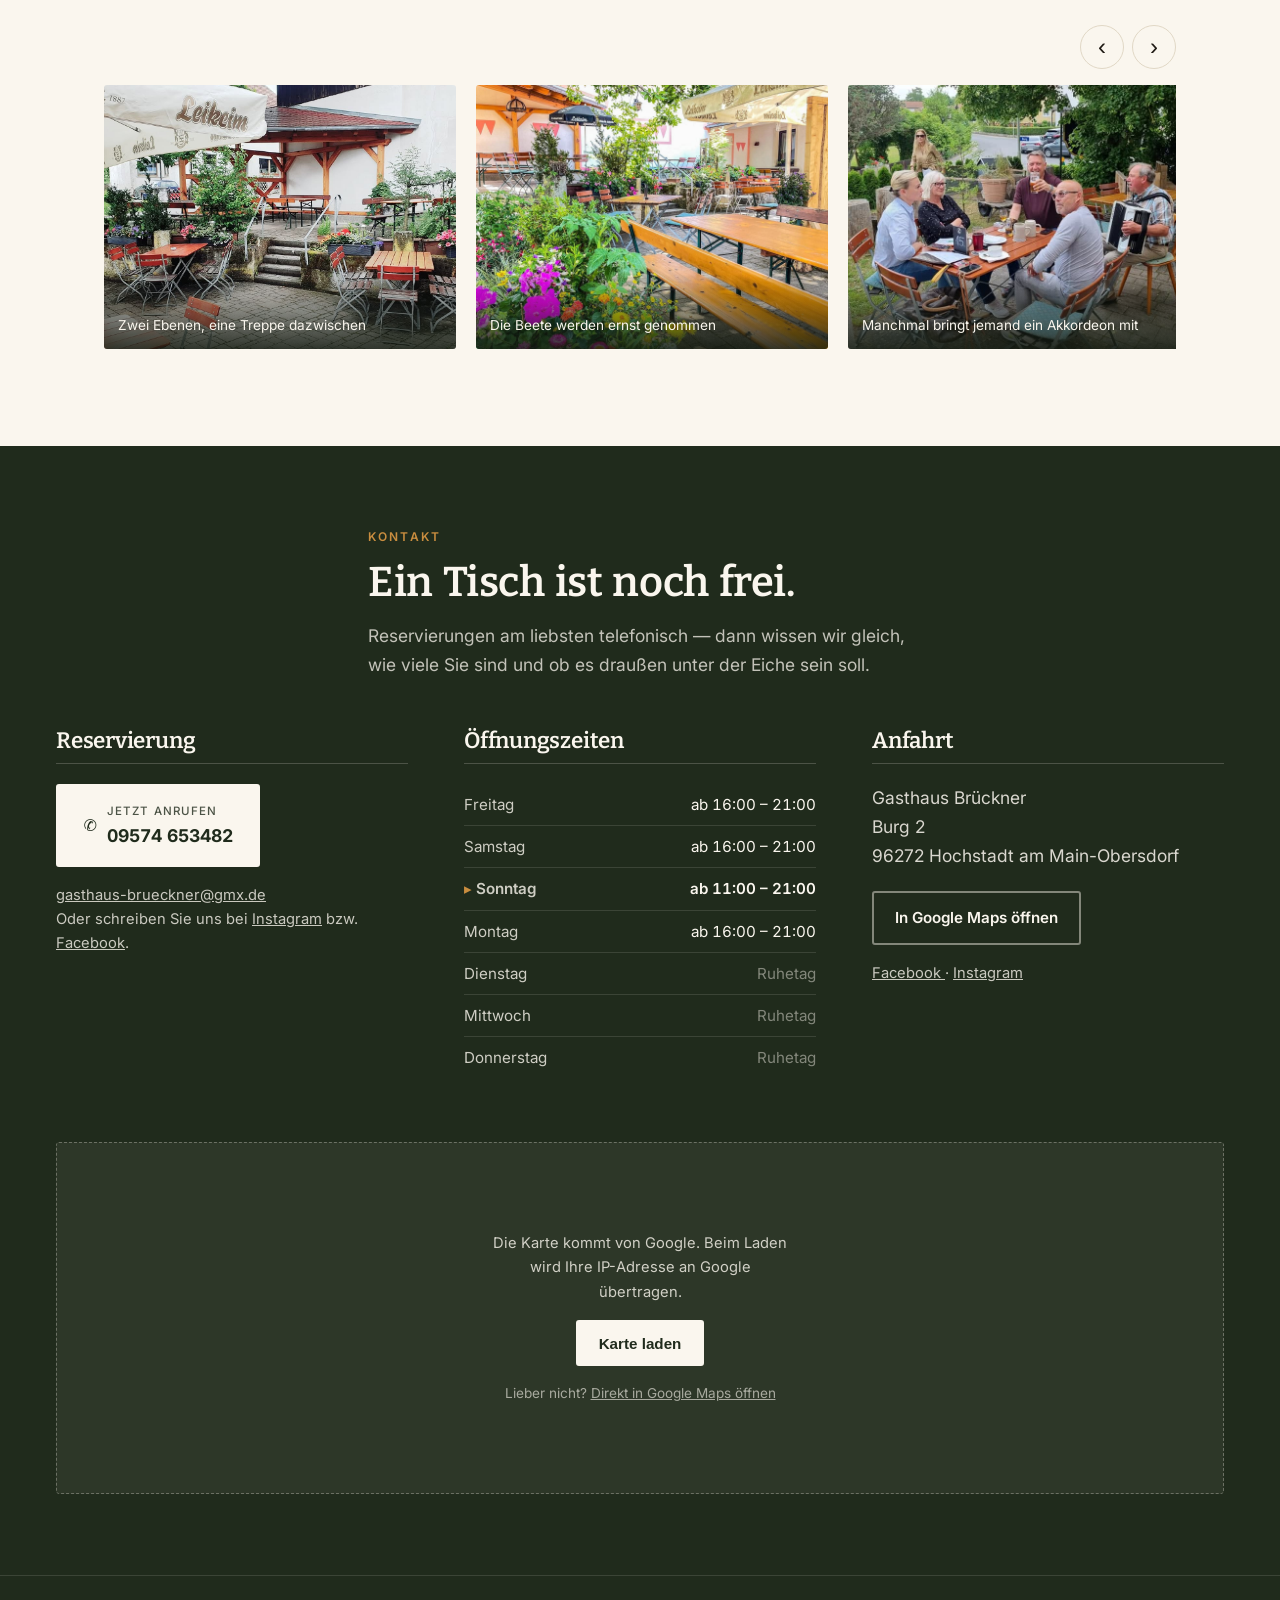
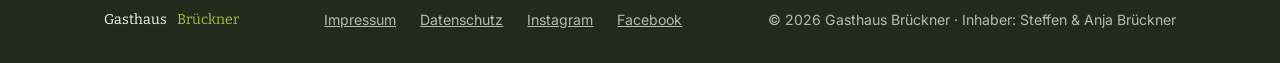
==== commit ea71e765: "Auf Netlify veroeffentlicht, Suchmaschinen freigegeben - E-Mail des Hauses in Impressum, Datenschutz" ====
--- a/index.html
+++ b/index.html
@@ -10,18 +10,6 @@
     />
     <meta name="theme-color" content="#34462f" />
 
-    <!--
-      ENTWURFSFASSUNG — nicht indexieren.
-
-      Adresse und Telefon stimmen jetzt. Was noch fehlt, ist das Impressum:
-      Inhabername und die Angaben nach § 5 DDG. Eine gewerbliche Seite ohne
-      vollständiges Impressum in den Index zu lassen, ist die klassische
-      Abmahnfalle — deshalb bleibt die Sperre bis dahin stehen.
-
-      Zum Freischalten: diese Zeile löschen UND die Disallow-Zeile in
-      robots.txt entfernen. Beides, sonst wirkt die Sperre weiter.
-    -->
-    <meta name="robots" content="noindex, nofollow" />
 
     <!-- Social Preview. Ohne diese Angaben zeigt WhatsApp beim Teilen nur
          den nackten Link — bei einem Gasthaus ist das die halbe Wirkung. -->
@@ -35,10 +23,17 @@
          ihren eigenen Servern und können einen relativen Pfad nicht auflösen. -->
     <meta
       property="og:image"
-      content="https://laurenzcopywriting-stack.github.io/gasthaus-brueckner/bilder/eiche-tag.jpg"
+      content="https://gasthaus-brueckner.netlify.app/bilder/eiche-tag.jpg"
     />
-    <meta property="og:url" content="https://laurenzcopywriting-stack.github.io/gasthaus-brueckner/" />
+    <meta property="og:url" content="https://gasthaus-brueckner.netlify.app/" />
     <meta property="og:locale" content="de_DE" />
+
+    <!-- Die Seite ist unter mehreren Adressen erreichbar: der Netlify-Adresse,
+         der Vorschau-Adresse jedes Deploys und später der eigenen Domain.
+         Der Canonical sagt Google, welche davon zählt — sonst konkurrieren
+         Kopien derselben Seite miteinander.
+         BEIM DOMAINUMZUG hier ändern, ebenso in robots.txt und sitemap.xml. -->
+    <link rel="canonical" href="https://gasthaus-brueckner.netlify.app/" />
 
     <link rel="preconnect" href="https://fonts.googleapis.com" />
     <link rel="preconnect" href="https://fonts.gstatic.com" crossorigin />
@@ -733,10 +728,9 @@
                 <strong class="knopf__nummer">09574 653482</strong>
               </span>
             </a>
-            <!-- Die E-Mail-Adresse des Hauses liegt noch nicht vor. Eine
-                 erfundene stünde hier schlimmer als gar keine: Anfragen
-                 gingen ins Nichts. Stattdessen die beiden Kanäle, die es
-                 nachweislich gibt. -->
+            <p class="kontakt__zeile">
+              <a href="mailto:gasthaus-brueckner@gmx.de">gasthaus-brueckner@gmx.de</a>
+            </p>
             <p class="kontakt__zeile">
               Oder schreiben Sie uns bei
               <a href="https://www.instagram.com/gasthausbrueckner" target="_blank" rel="noopener noreferrer">Instagram</a>
